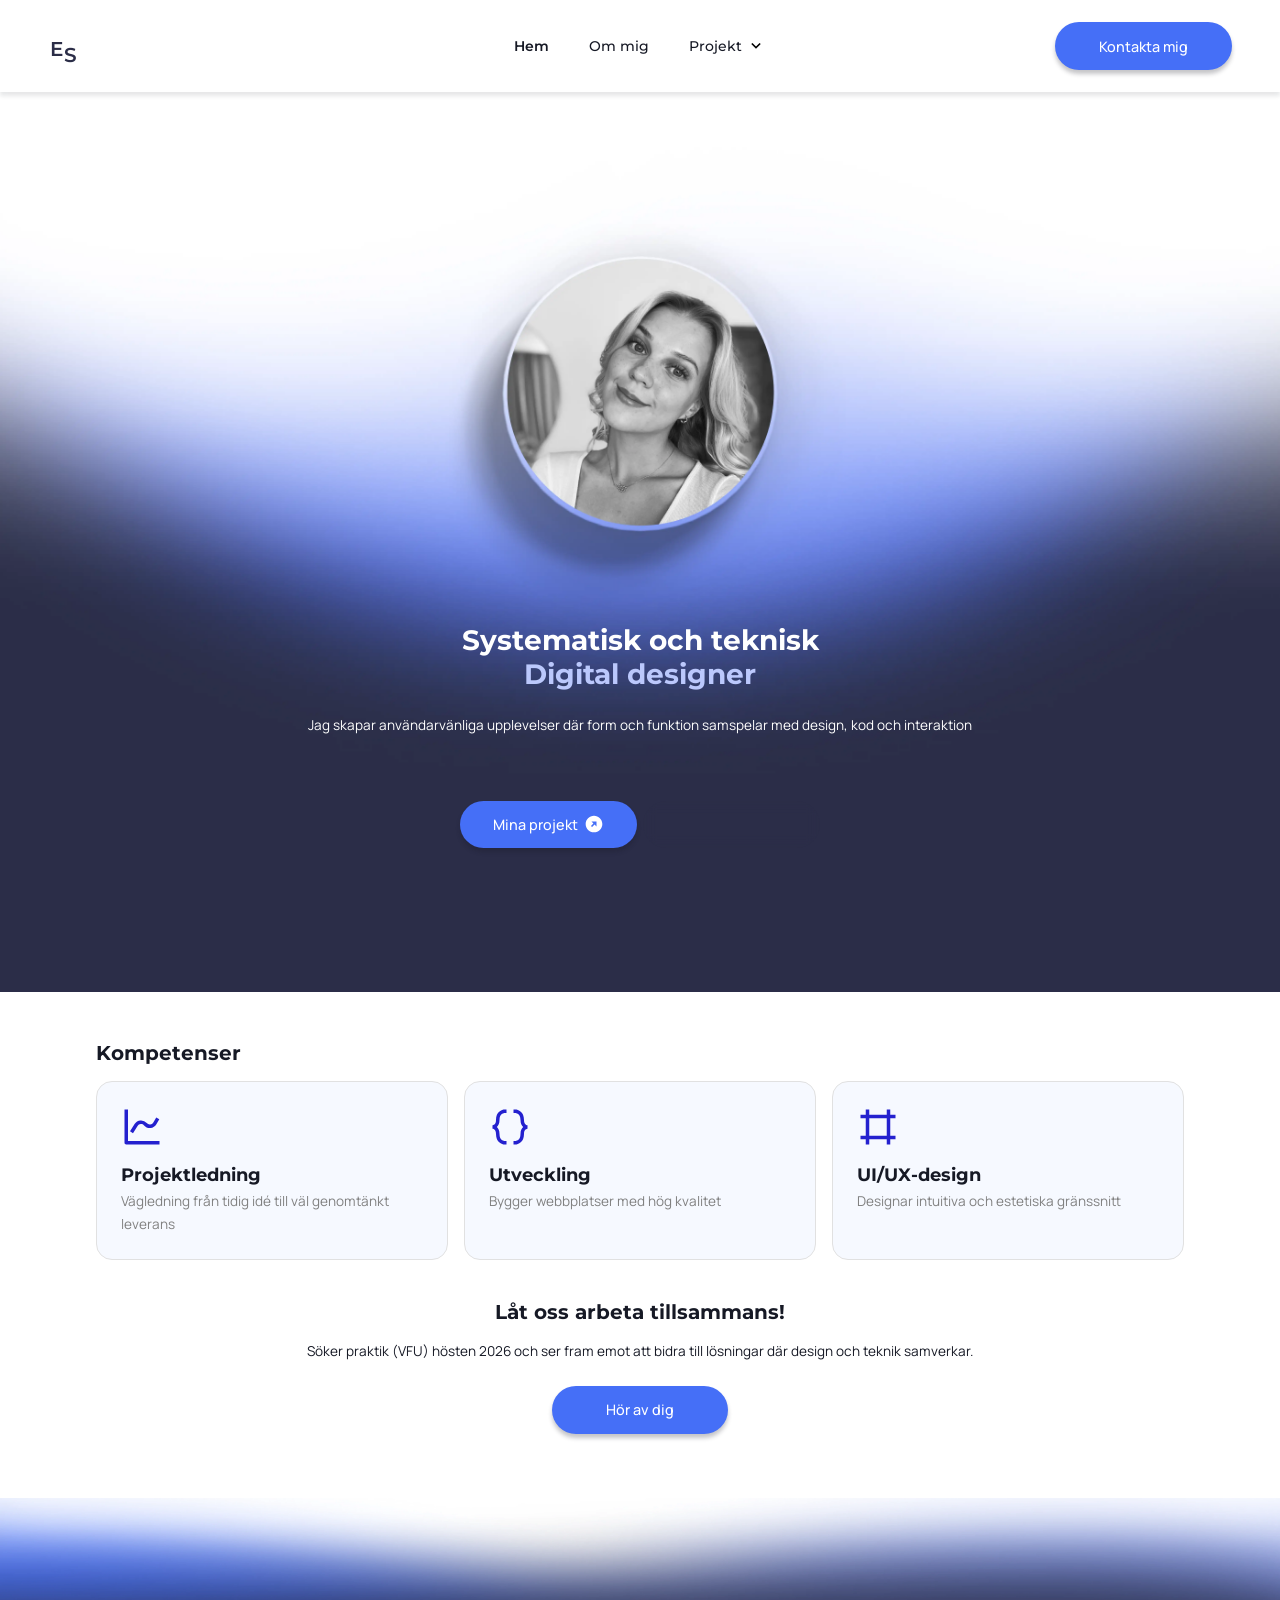
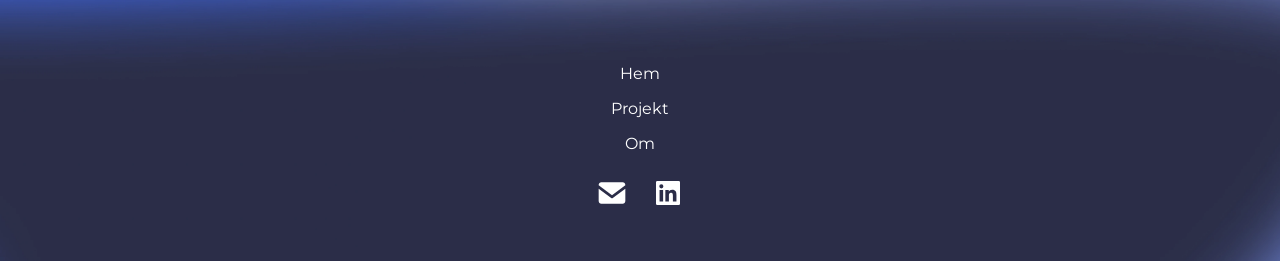
==== index.html @ 7bae7bc4 "Add files via upload" ====
<!DOCTYPE html>
<html lang="sv">
<head>
    <meta charset="UTF-8">
    <meta name="viewport" content="width=device-width, initial-scale=1.0">
    <title>Startsida - Emma Sjöholm</title>
    <!-- Google fonts -->
    <link rel="preconnect" href="https://fonts.googleapis.com">
    <link rel="preconnect" href="https://fonts.gstatic.com" crossorigin>
    <link href="https://fonts.googleapis.com/css2?family=Manrope:wght@200..800&family=Montserrat:ital,wght@0,100..900;1,100..900&display=swap" rel="stylesheet">
    <!-- Externa stilmallar -->
    <link href="assets/style.css" rel="stylesheet">
    <link href="assets/btn.css" rel="stylesheet">
</head>
<body>
    <!-- Header via JS fetch -->
    <div id="header"></div>
    <main>
        <!-- Hero sektion med bakgrundsbil och CT-knappar -->
        <section id="image_hero">
            <div id="text_hero">
                <h1>Systematisk och teknisk <br>
						<span class="digital_designer">Digital designer</span>
					</h1>
                <p>Jag skapar användarvänliga upplevelser där form och funktion samspelar med design, kod och interaktion</p>
                <div class="hero_btns">
                    <a href="projectoverview.html" class="primary-btn">Mina projekt <svg xmlns="http://www.w3.org/2000/svg" width="20" height="20" fill="#FFFFFF" viewBox="0 0 24 24">
								<!--Boxicons v3.0.8 https://boxicons.com | License  https://docs.boxicons.com/free-->
								<path d="M12 2C6.49 2 2 6.49 2 12s4.49 10 10 10 10-4.49 10-10S17.51 2 12 2m3 13-2.29-2.29-3 3L8.3 14.3l3-3-2.29-2.29h6v6Z"></path>
							</svg>
						</a>
                    <a href="about.html" class="secondary-btn">Om mig</a>
                </div>
            </div>
        </section>
        <!-- Kompetenskort med ikoner -->
        <section>
            <h2 id="qualification-headline">Kompetenser</h2>
            <div class="cards-row">
                <div class="cards">
                    <div class="cards_header">
						<svg  xmlns="http://www.w3.org/2000/svg" width="42" height="42"  fill="#2421CF" viewBox="0 0 24 24" >
							<!--Boxicons v3.0.8 https://boxicons.com | License  https://docs.boxicons.com/free-->
							<path d="M4 2H2v19c0 .55.45 1 1 1h19v-2H4z"></path><path d="M11.25 10.28c.75-.06 1.45.24 1.93.8.91 1.06 2.3 1.62 3.69 1.49 1.4-.13 2.64-.94 3.34-2.16l1.67-2.91-1.74-.99-1.67 2.91c-.38.66-1.03 1.08-1.79 1.16-.77.07-1.48-.22-1.98-.8a4.29 4.29 0 0 0-3.6-1.5c-1.38.1-2.6.84-3.34 2.02l-2.61 4.17 1.7 1.06 2.61-4.17c.4-.63 1.05-1.03 1.79-1.08"></path>
						</svg>
                        <h3>Projektledning</h3>
                    </div>
                    <p>Vägledning från tidig idé till väl genomtänkt leverans</p>
                </div>
                <div class="cards">
                    <div class="cards_header">
						<svg  xmlns="http://www.w3.org/2000/svg" width="42" height="42"  fill="#2421CF" viewBox="0 0 24 24" >
							<!--Boxicons v3.0.8 https://boxicons.com | License  https://docs.boxicons.com/free-->
							<path d="M4 8c0 2.8-1.68 2.99-2.01 3v2c.1 0 2.01.03 2.01 3 0 4.74 3.27 6 5 6h1v-2h-.99C8.7 20 6 19.83 6 16c0-1.99-.67-3.25-1.5-4C5.34 11.25 6 9.99 6 8c0-3.83 2.7-3.99 3-4h1V2H9C7.27 2 4 3.26 4 8m16 0c0-4.74-3.27-6-5-6h-1v2h.99C15.3 4 18 4.17 18 8c0 1.99.67 3.25 1.5 4-.84.75-1.5 2.01-1.5 4 0 3.83-2.7 3.99-3 4h-1v2h1c1.73 0 5-1.26 5-6 0-2.8 1.68-2.99 2.01-3v-2c-.1 0-2.01-.03-2.01-3"></path>
						</svg>
                        <h3>Utveckling</h3>
                    </div>
                    <p>Bygger webbplatser med hög kvalitet</p>
                </div>
                <div class="cards">
                    <div class="cards_header">
						<svg  xmlns="http://www.w3.org/2000/svg" width="42" height="42"  fill="#2421CF" viewBox="0 0 24 24" >
							<!--Boxicons v3.0.8 https://boxicons.com | License  https://docs.boxicons.com/free-->
							<path d="M19 2h-2v3H7V2H5v3H2v2h3v10H2v2h3v3h2v-3h10v3h2v-3h3v-2h-3V7h3V5h-3zm-2 15H7V7h10z"></path>
						</svg>
                        <h3>UI/UX-design</h3>
                    </div>
                    <p>Designar intuitiva och estetiska gränssnitt</p>
                </div>
            </div>
        </section>
        <!-- Kontakt sektion och VFU förfrågan -->
        <section class="contact_vfu">
            <h2>Låt oss arbeta tillsammans!</h2>
            <p>Söker praktik (VFU) hösten 2026 och ser fram emot att bidra till lösningar där design och teknik samverkar.</p>
            <a href="mailto:emmsjoholm@gmail.com" class="primary-btn" aria-label="Skicka e-post till Emma Sjöholm">Hör av dig</a>
        </section>
    </main>
    <!-- Footer via JS fetch -->
    <div id="footer"></div>
    <script src="includes/main.js"></script>
</body>
</html>
---- assets/style.css ----
/* ================= Globala variabler ========================= */
   :root {
    /*-- Primära färger --*/
    --color-primary:        #2421CF;
    --color-primary-mid:    #2752de;
    --color-primary-light:  #456FF7;
    --color-primary-pale:   #BBC8FC;
    --color-primary-bg:     #EDF1FF;

    /*-- Mörkare färger --*/
    --color-dark-navy:      #1D1C6B;
    --color-dark-text:      #161925;
    --color-dark-near:      #1a1a1a;
    --color-dark-tag:       #2B2E48;

    /*-- Neutrala färger --*/
    --color-white:          #FFFFFF;
    --color-surface:        #F6F9FF;
    --color-border:         #E1E1E1;
    --color-border-accent:  #BBC8FC;
    --color-grey:           #808080;
    --color-label-blue:     #809AFA;

    /*-- Övriga färger --*/
    --color-dot-inactive:   #E0DAFF;

    /* Typsnitt */
    --font-heading:         'Montserrat', 'Trebuchet MS', Arial, sans-serif;
    --font-body:            'Manrope', system-ui, 'Segoe UI', Arial, sans-serif;

    /* Typsnittsstorlekar */
    --text-h1:              2rem;
    --text-h2:              1.25rem;
    --text-h3:              1.125rem;
    --text-body:            0.85rem;
    --text-small:           0.8rem;
    --text-xs:              0.7rem;

    /* Avståndsstorlekar */
    --space-xs:             0.25rem;
    --space-sm:             0.5rem;
    --space-md:             1rem;
    --space-lg:             1.5rem;
    --space-xl:             2rem;
    --space-2xl:            3rem;

    /* Radier */
    --radius-sm:            0.5rem;
    --radius-md:            0.75rem;
    --radius-lg:            1rem;
    --radius-pill:          999px;

    /* Skuggor */
    --shadow-header:        0px 4px 4px rgba(22, 25, 37, 0.10);
    --shadow-btn:           0px 4px 4px rgba(22, 25, 37, 0.25);

    /* Layout bredd */
    --content-width:        85%;
}


/* ================ General ================== */
/* Nolla till standardmarginaler och sätt vit bakgrund */
body {
    margin: 0;
    padding: 0;
    background-color: var(--color-white);
}

/* Begränsa bredd och centera allt utom hero-sektionerna */
main > section:not(#image_hero):not(.stratus-hero) {
    width: var(--content-width);
    margin-inline: auto;
}

/* Gemensam typografi och färg för rubrikerna */
h1, h2, h3 {
    font-family: var(--font-heading);
    color: var(--color-dark-text);
}

/* Rubrikstorlekar */
h1 { font-size: var(--text-h1); }
h2 { font-size: var(--text-h2); }
h3 { font-size: var(--text-h3); }

/* Brödtextens typografi och färg */
p {
    font-size: var(--text-body);
    font-family: var(--font-body);
    color: var(--color-dark-text);
    line-height: 1.4rem;
}

/* Etikett för sidans titel */
.page-label {
    display: inline-block;
    text-align: center;
    align-self: start;
    justify-content: center;
    background-color: var(--color-primary-bg);
    border: 1px solid var(--color-border-accent);
    color: var(--color-grey);
    border-radius: var(--radius-lg);
    padding: 0.1rem 0.6rem;
    width: auto;
    letter-spacing: 0.15em;
    text-transform: uppercase;
    font-weight: 500;
    font-size: var(--text-small);
    font-family: var(--font-heading);
}


/* ================= Header navigering ================== */
/* Logotyp till vänster och hamburger-knapp till höger. Skuggning undertill på hela header */
header {
    display: flex;
    justify-content: space-between;
    align-items: center;
    padding: 0.75rem var(--space-lg);
    box-shadow: var(--shadow-header);
}

/* Header stannar kvar högst upp vid skroll */
#header {
    position: sticky;
    top: 0;
    z-index: 300;
    background-color: var(--color-white);
}

/* Kvadratisk logotyp med lite utrymme ovanför för matchning med hamburger-knapp */
.logo {
    width: var(--space-xl);
    height: auto;
    padding-top: 0.75rem;
}

/* Hamburger-knapp som öppnar menyn */
.hamburger-btn {
    display: flex;
    align-items: center;
    justify-content: center;
    background: none;
    border: none;
    cursor: pointer;
    padding: var(--space-sm);
    color: var(--color-dark-near);
    z-index: 200;
}

/* Hamburger-knapp blå vid hovring */
.hamburger-btn:hover { color: var(--color-primary); }

/* Hamburger-knapp döljs när nav-overlay är öppen */
.hamburger-btn.active { display: none; }

/* Fullskärmsoverlay syns ej när den är inaktiv */
#nav-overlay {
    position: fixed;
    inset: 0;
    background-color: var(--color-white);
    display: flex;
    flex-direction: column;
    justify-content: flex-start;
    padding: var(--space-lg);
    gap: var(--space-2xl);
    z-index: 100;
    opacity: 0;
    pointer-events: none;
    transition: opacity 0.3s ease;
}

/* Fullskärmsoverlay synlig och klickbar vid JS .active */
#nav-overlay.active {
    opacity: 1;
    pointer-events: all;
}

/* Rad med meny-text till vänster och stäng-knapp till höger */
.nav-top {
    display: flex;
    justify-content: space-between;
    align-items: center;
}

/* Liten grå "MENY"-text */
.nav-meny-text {
    font-weight: 600;
    font-size: var(--text-small);
    font-family: var(--font-body);
    letter-spacing: 0.15em;
    color: var(--color-grey);
    margin: 0;
}

/* Vertikal lista utan punkter */
.nav-links {
    list-style: none;
    padding: 0;
    margin: 0;
    display: flex;
    flex-direction: column;
}

/* Vardera meny staplas vertikalt */
.nav-links li {
    display: flex;
    flex-direction: column;
}

/* Rad med länkar och nummer utom nav-nummer-wrap för att undvika konflikt */
.nav-links li div:not(.nav-nummer-wrap) {
    display: flex;
    justify-content: space-between;
    align-items: center;
    padding: var(--space-lg) 0;
}

/* Stora menyalternativ */
.nav-links li a {
    display: flex;
    gap: var(--space-md);
    text-decoration: none;
    color: var(--color-dark-text);
    font-weight: 600;
    font-size: 1.4rem;
    font-family: var(--font-heading);
    width: 100%;
}

/* Blå färg vid hovring */
.nav-links li a:hover { color: var(--color-primary); }

/* Ljusblå siffra till höger om menyalternativen */
.nav-nummer {
    font-size: 0.9rem;
    font-family: var(--font-heading);
    color: var(--color-primary-pale);
    white-space: nowrap;
}

/* Avdelare mellan menyalternativ */
.nav-links hr {
    border: none;
    border-top: 1px solid var(--color-border);
    margin: 0;
}

/* Kontakt-knapp längst ner i menyn för lätt åtkomst */
.nav-bottom {
    display: flex;
    flex-direction: column;
    align-items: center;
    margin-top: auto;
    padding-bottom: var(--space-2xl);
}

/* Wrapper för siffra och dropdown-pil bredvid "Projekt" */
.nav-nummer-wrap {
    display: flex;
    align-items: center;
    gap: var(--space-sm);
}

/* Dold dropdown-lista som syns vid klick på pil */
.nav-dropdown {
    list-style: none;
    padding: 0 0 var(--space-md) 2.5rem;
    margin: 0;
    display: none;
    flex-direction: column;
    gap: 0.75rem;
}

/* Visa dropdown vid JS .active */
.nav-dropdown.active { display: flex; }

/* Mindre indragen text för projektnamn */
.nav-dropdown li a {
    font-size: var(--space-md);
    padding-left: var(--space-md);
}

/* Pil-knapp för att öppna och stänga dropdown */
.dropdown-toggle {
    background: none;
    border: none;
    cursor: pointer;
    padding: 0;
    display: flex;
    align-items: center;
    transition: transform 0.3s ease;
}

/* Rotera pilen 180 grader */
.dropdown-toggle.active { transform: rotate(180deg); }

/* Ej visa desktopversion header på mindre skärmar */
.desktop-nav, .desktop-contact { display: none; }


/* ============== Footer ================ */
/* Footer med bakgrundsbild och innehåll längst ned */
#image_footer {
    position: relative;
    background-image: url('images/footer_background.webp');
    background-size: cover;
    background-position: center bottom;
    background-repeat: no-repeat;
    height: 35svh;
    width: 100%;
    display: flex;
    flex-direction: column;
    align-items: center;
    justify-content: flex-end;
    padding-bottom: var(--space-2xl);
    gap: var(--space-lg);
}

/* Vertikala navigeringslänkar i footer */
.footer_nav {
    display: flex;
    flex-direction: column;
    align-items: center;
    gap: var(--space-md);
}

/* Vita länkar utan understrykning */
.footer_nav a {
    font-weight: 400;
    font-family: var(--font-heading);
    text-decoration: none;
    color: var(--color-white);
}

/* Ikoner i rad */
.footer_social {
    display: flex;
    gap: var(--space-lg);
}


/* ============== Index ================ */
/* Fullskärmshero med bakgrundsbild */
#image_hero {
    position: relative;
    background-image: url('images/hero.webp');
    background-size: cover;
    background-position: center bottom;
    background-repeat: no-repeat;
    height: 100svh;
    width: 100%;
}

/* Centrerad text placeras i nedre delen av hero */
#text_hero {
    display: flex;
    flex-direction: column;
    align-items: center;
    position: absolute;
    bottom: 8rem;
    padding: var(--space-md);
    text-align: center;
    left: 0;
    right: 0;
}

/* Vit text mot mörk bakgrundsbild */
#text_hero h1, #text_hero p { color: var(--color-white); }

/* Utrymme under brödtexten, men inte ovanför */
#text_hero p {
    margin-top: 0;
    margin-bottom: 4rem;
}

/* För bättre radläsning */
#text_hero h1 {
    font-size: 1.75rem;
}

/* Ljusblå färg för "Digital designer" i rubrik för att framhäva text */
.digital_designer { color: var(--color-primary-pale); }

/* CTA-knappar bredvid varandra */
.hero_btns {
    display: flex;
    gap: 0.4rem;
    flex-wrap: wrap;
    justify-content: center;
}

/* Kompetenskort med ljusblå bakgrund */
.cards {
    display: flex;
    flex-direction: column;
    align-items: flex-start;
    gap: var(--space-xs);
    background-color: var(--color-surface);
    border-radius: var(--radius-lg);
    border: 1.5px solid var(--color-border);
    padding: var(--space-lg);
    margin-bottom: var(--space-md);
}

/* Ikon och rubrik staplade vertikalt */
.cards_header {
    display: flex;
    flex-direction: column;
    gap: var(--space-md);
}

/* Nolla inbyggd margin på rubrik och text inuti kort */
.cards h3, .cards p { margin: 0; }

/* Grå brödtext */
.cards p { color: var(--color-grey); }

/* Utrymme ovanför kompetensrubriken */
#qualification-headline { padding-top: var(--space-xl); }

/* Centrerad VFU-sektion med kontakt-knapp */
.contact_vfu {
    text-align: center;
    display: flex;
    flex-direction: column;
    align-items: center;
    padding: var(--space-xl) 0;
}

/* Utrymme ovanför kontakt-knapp */
.contact_vfu a { margin: var(--space-md) 0 var(--space-xl) 0; }

/* Liten margin på rubrik och text */
.contact_vfu h2,
.contact_vfu p { margin: var(--space-sm); }


/* ============== Projektöversikt ================ */
/* Centrerad introtext */
.project-intro {
    padding: var(--space-xl) 0 var(--space-md) 0;
    display: flex;
    flex-direction: column;
}

/* Nolla inbyggd margin på brödtext intro */
.project-intro p { margin-top: 0; }

/* Litet avstånd under h1 intro */
.project-intro h1 { margin-bottom: var(--space-sm); }

/* Vertikal lista med projektkort */
.project-list {
    width: var(--content-width);
    margin-inline: auto;
    display: flex;
    flex-direction: column;
    gap: var(--space-md);
    padding-bottom: var(--space-2xl);
}

/* Projektkort med ram och rundade hörn */
.project-cards {
    border-radius: var(--radius-lg);
    overflow: hidden;
    position: relative;
    border: 1px solid var(--color-border);
}

/* Länk täcker hela kortet för enkel navigering */
.project-cards a {
    display: block;
    position: relative;
    text-decoration: none;
}

/* Projektbild med fast bildförhållande */
.project-cards img {
    display: block;
    width: 100%;
    aspect-ratio: 16 / 9;
    height: auto;
    object-fit: cover;
}

/* Platshållare med ljusblå bakgrund för kommande projekt */
.project-placeholder {
    width: 100%;
    aspect-ratio: 16 / 9;
    background: var(--color-surface);
}

/* Projektnamn och taggar placerade längst ner i kortet */
.project-info {
    position: absolute;
    bottom: 0;
    left: 0;
    right: 0;
    padding: var(--space-md);
}

/* Endast litet avstånd undertill */
.project-info h2 {
    margin: 0 0 var(--space-sm) 0;
}

/* Tagglista */
.tags {
    list-style: none;
    margin: 0;
    padding: 0;
    display: flex;
    flex-wrap: wrap;
    gap: 0.35rem;
}

/* Enskild tagg med frostat glas utseende */
.tags li {
    background: rgba(248, 246, 255, 0.15);
    backdrop-filter: blur(6px);
    color: var(--color-dark-tag);
    border: 1px solid rgba(255, 255, 255, 0.3);
    border-radius: var(--radius-lg);
    padding: 0.2rem 0.7rem;
    font-weight: 600;
    font-size: var(--text-xs);
    font-family: var(--font-heading);
}


/* ============== Projekt Stratus ================ */
/* Fullskärmshero med bakgrundsbild */
.stratus-hero img {
    width: 100%;
    height: 70svh;
    object-fit: cover;
    object-position: center;
    display: block;
}

/* Introduktionstext */
.stratus-hero-text {
    display: flex;
    flex-direction: column;
    gap: var(--space-sm);
    margin-inline: auto;
    width: var(--content-width);
    padding-top: var(--space-2xl);
}

/* Nolla inbyggd margin på brödtext i introduktion */
.stratus-hero-text p, .stratus-hero-text h1 { margin: 0; }

/* Utrymme till page-label */
.stratus-hero-text h1 {
    margin-top: var(--space-md);
}

/* Begränsa bredd för hela projektsidan */
.stratus-content {
    width: var(--content-width);
    margin-inline: auto;
    display: flex;
    flex-direction: column;
    gap: var(--space-md);
    padding-top: var(--space-2xl);
}

/* Generell sektion med padding och rundade hörn */
.stratus-section {
    border-radius: var(--radius-lg);
    width: 100%;
    box-sizing: border-box;
}

/* Extra utrymme runt tertiär-knapp inuti sektion */
.stratus-section .tertiary-btn { margin: var(--space-md) 0; }

/* Ljusblå bakgrund för färgade sektioner */
.stratus-section-color {
    background-color: var(--color-surface);
    border: 1.5px solid var(--color-border);
    padding: var(--space-xl) var(--space-md);
}

/* Nolla marginaler ovanför och lite utrymme nertill för h2 i sektioner */
.stratus-section h2 {
    margin-top: 0;
    margin-bottom: var(--space-sm);
}

/* Extra utrymme ovanför innehållet */
.background {
    padding-top: var(--space-xl);
}

/* Utrymme ovanför och lite nedanför för h3 i sektioner */
.stratus-section h3 {
    margin-top: var(--space-lg);
    margin-bottom: var(--space-xs);
}

/* Litet utrymme nedanför brödtext och listor */
.stratus-section p, .stratus-section ul { margin-bottom: var(--space-sm); }

/* Indraget för punktlista i linje med resterande text till vänster */
.stratus-section ul { padding-left: 1.25rem; }

/* Typografi och avstånd för punktlista */
.stratus-section ul li {
    font-size: var(--text-small);
    font-family: var(--font-body);
    color: var(--color-dark-text);
    margin-bottom: var(--space-xs);
}

/* Smalare bild */
.stratus-img {
    width: var(--content-width);
    margin-inline: auto;
    border-radius: var(--radius-md);
    margin-block: var(--space-md);
    display: block;
    height: auto;
}

/* Bilder bredvid varandra */
.content-img {
    display: flex;
    flex-direction: row;
    gap: 0.75rem;
    margin-block: var(--space-md);
    width: 100%;
}

/* Varje bild tar upp halva bredden i raden */
.stratus-img-half {
    width: 50%;
    min-width: 0;
    border-radius: var(--radius-md);
    object-fit: contain;
    display: block;
}

/* Begränsa radlängd för bättre läsbarhet */
.text-section {
    max-width: 65ch;
}

/* Designprocessbilden i fullbredd */
.designprocess { width: 100%; }

/* Metadata rad med projektinfo */
.stratus-meta {
    display: flex;
    justify-content: space-between;
    background: var(--color-surface);
    border: 1.5px solid var(--color-border);
    border-radius: var(--radius-md);
    padding: 0.6rem;
}

/* Etikett och värde staplade vertikalt */
.stratus-data {
    display: flex;
    flex-direction: column;
}

/* Blå liten etikett i versaler */
.label {
    font-weight: 700;
    font-size: 0.65rem;
    font-family: var(--font-heading);
    color: var(--color-label-blue);
    text-transform: uppercase;
    letter-spacing: 0.08em;
    margin: 0;
}

/* Värdetext under etikett */
.value {
    font-weight: 500;
    font-size: var(--text-small);
    font-family: var(--font-heading);
    color: var(--color-dark-text);
    margin: 0;
    line-height: 0.4;
}

/* Citat med padding */
.quote {
    padding: 0 var(--space-md);
    align-self: start;
    max-width: 65ch;
}

/* Kursiv citattext i större fetare text och mörkblå färg */
.quote p {
    color: var(--color-dark-navy);
    font-style: italic;
    font-weight: 600;
    font-size: var(--space-md);
    font-family: var(--font-heading);
    line-height: 1.5;
    width: 100%;
}

/* Karusell med dold overflow för att dölja inaktiva bilder */
.stratus-carousel {
    position: relative;
    overflow: hidden;
    border-radius: var(--radius-md);
    margin-block: var(--space-md);
}

/* Flex rad för horisontell förflyttning */
.stratus-carousel-track {
    display: flex;
    transition: transform 0.3s ease;
}

/* Varje bild tar upp fullbredd i karusellen */
.stratus-carousel-img {
    width: 100%;
    object-fit: cover;
    object-position: top;
    display: block;
}

/* Frostad karusell-knapp som centeras vertikalt */
.stratus-carousel-btn {
    position: absolute;
    top: 50%;
    transform: translateY(-50%);
    width: 2.25rem;
    height: 2.25rem;
    background: rgba(248, 246, 255, 0.2);
    backdrop-filter: blur(6px);
    border: 1px solid rgba(255, 255, 255, 0.3);
    border-radius: var(--radius-pill);
    display: flex;
    align-items: center;
    justify-content: center;
    cursor: pointer;
    z-index: 2;
}

/* Blå bakgrund vid hovring */
.stratus-carousel-btn:hover {
    background: var(--color-primary);
    border-color: var(--color-primary);
    transform: translateY(-50%);
}

/* Föregående och nästa knapp placerade på varsin sida */
.stratus-carousel-btn--prev { left: var(--space-sm); }
.stratus-carousel-btn--next { right: var(--space-sm); }

/* Punktnavigering centrerad under karusell */
.stratus-carousel-dots {
    display: flex;
    justify-content: center;
    gap: 0.4rem;
    margin-bottom: var(--space-md);
}

/* Liten rund punkt */
.dot {
    width: 0.4rem;
    height: 0.4rem;
    border-radius: var(--radius-pill);
    background: var(--color-dot-inactive);
    cursor: pointer;
}

/* Aktiv punkt blir blå */
.dot.active { background: var(--color-primary); }

/* Resultatsektion med text och bild */
.stratus-results {
    display: flex;
    flex-direction: column;
    align-items: flex-start;
    margin-bottom: var(--space-xl);
}

/* Nolla marginal ovanför resultat text */
.stratus-results p {
    margin-top: 0;
}

/* Centrera resultatsbild */
.stratus-results img {
    align-self: center;
}

/* Kontakt-knapp centrerad och tillbaka till toppen-knapp till höger */
.ending {
    display: flex;
    justify-content: center;
    align-items: center;
    padding: var(--space-xl) 0;
    position: relative;
}


/* ============== Om mig ================ */
/* Profilbild centreras med utrymme ovanför */
.about-profile {
    padding-top: var(--space-xl);
}

/* Profilbild med rundade hörn */
.about-profile img {
    width: 100%;
    aspect-ratio: 1 / 1;
    object-fit: cover;
    object-position: center;
    display: block;
    border-radius: var(--radius-lg);
}

/* Centrerat innehåll för om mig-sidan */
.about-content {
    display: flex;
    flex-direction: column;
    gap: var(--space-2xl);
    padding-bottom: var(--space-sm);
}

/* Generell sektion på om mig-sidan */
.about-section {
    display: flex;
    flex-direction: column;
    gap: var(--space-sm);
}

/* h1 med utrymme ovanför och under */
.about-section h1 {
    padding: var(--space-md) 0;
}

/* Utrymme ovan och under h2 */
.about-section h2 { padding: var(--space-md) 0; }

/* Nolla inbyggd margin på alla rubriker och texter i about-section */
.about-section h1, .about-section h2, .about-section p { margin: 0; }

/* Utrymme ovanför citatet i om mig */
.about-section .quote {
    margin-top: var(--space-xl);
    padding: 0;
}

/* Utrymme ovanför och under */
.about-section-tags {
    padding: var(--space-xl) 0;
}

/* Begränsa bredd och centera */
.about-intro {
    width: var(--content-width);
    margin-inline: auto;
    padding-top: var(--space-xl);
}

/* Tre värde kort bredvid varandra */
.about-meta {
    display: flex;
    flex-direction: column;
    width: var(--content-width);
    margin-inline: auto;
    gap: var(--space-md);
    padding-top: var(--space-xl);
}

/* Vardera kort är lika brett och centrerat */
.meta-card {
    background-color: var(--color-surface);
    border-radius: var(--radius-sm);
    border: 1.5px solid var(--color-border);
    display: flex;
    flex-direction: column;
    align-items: center;
    text-align: center;
    gap: var(--space-sm);
    flex: 1;
    padding: var(--space-md) 0.25rem;
}

/* Stor blå siffra i kortet */
.number {
    font-weight: 600;
    font-size: var(--space-lg);
    font-family: var(--font-heading);
    color: var(--color-primary);
    margin: 0;
}

/* Färdighetstaggar bredvid varandra med wrap */
.about-tags {
    list-style: none;
    margin: 0;
    padding: 0;
    display: flex;
    flex-wrap: wrap;
    gap: var(--space-sm);
}

/* Vardera tagg har mörkblå bakgrund */
.about-tags li {
    background-color: var(--color-dark-navy);
    border-radius: var(--radius-pill);
    padding: 0.4rem 0.8rem;
    font-weight: 600;
    font-size: 0.75rem;
    font-family: var(--font-heading);
    color: var(--color-white);
}

/* Erfarenhetskort med ljusblå bakgrund */
.about-skills {
    background-color: var(--color-surface);
    border: 1.5px solid var(--color-border);
    border-radius: var(--radius-lg);
    padding: var(--space-xl) var(--space-md);
    display: flex;
    flex-direction: column;
}

/* Utrymme för kort */
.about-skills-section {
    display: flex;
    flex-direction: column;
    gap: var(--space-md);
}

/* Titel och datum i samma rad */
.about-skills-top {
    display: flex;
    justify-content: space-between;
    align-items: flex-start;
    margin-bottom: var(--space-xs);
    gap: var(--space-sm);
}

/* Nolla margin på h3 */
.about-skills h3 {
    margin: 0 0 0.1rem 0;
}

/* Grå textfärg på företagsnamn utan utrymme */
.about-skills-company {
    font-family: var(--font-heading);
    color: var(--color-grey);
    margin: 0;
}

/* Utrymme ovanför brödtext */
.about-skills p {
    margin-top: var(--space-sm);
}

/* Datum tagg utan wrap med lika bredd */
.about-date {
    background-color: var(--color-primary-bg);
    border: 1px solid var(--color-border-accent);
    color: var(--color-dark-navy);
    border-radius: var(--radius-lg);
    padding: 0.2rem 0.7rem;
    font-size: var(--text-xs);
    font-family: var(--font-heading);
    white-space: nowrap;
    min-width: 4rem;
    text-align: center;
}

/* Markera ord med primär färg för att stå ut mer från resterande text */
.about-section .digital_designer {
    color: var(--color-primary);
}

/* Avslutande sektion med samma bredd som resterande innehåll */
.about-ending {
    width: var(--content-width);
    margin-inline: auto;
}


/* ============== Responsivitet ================ */
/* --------------- Surfplatta & dator (768px+) --------------- */

@media (min-width: 768px) {

    /* Index - Horisontell placering av kompetenskort */
    .cards-row {
        display: flex;
        gap: var(--space-md);
        align-items: stretch;
    }

    /* Korten är lika bred som innehållet */
    .cards {
        flex: 1;
        margin-bottom: 0;
    }

    /* --- Om mig --- */
    /* Tvåkolumnslayout med bild till vänster och introtext till höger */
    .about-intro {
        display: grid;
        grid-template-columns: 1fr 1fr;
        gap: var(--space-xl);
        width: var(--content-width);
        margin-inline: auto;
        padding-top: var(--space-xl);
        align-items: center;
    }

    /* Bild placeras först i grid och nollställer mobilstil */
    .about-intro .about-profile {
        order: -1;
        width: 100%;
        margin-inline: 0;
        padding-top: 0;
    }

    /* Bilden fyller hela profilkolumnen */
    .about-intro .about-profile img {
        width: 100%;
        height: 100%;
        object-fit: cover;
        object-position: center;
        border-radius: var(--radius-lg);
    }

    /* Textinnehåll nollställer mobilstil */
    .about-intro .about-content {
        width: 100%;
        margin-inline: 0;
        padding-bottom: 0;
    }

    /* Statistikkort placeras horisontellt */
    .about-meta {
        flex-direction: row;
    }

    /* --- Projektöversikt --- */
    /* 2 kort per rad */
    .project-list {
        display: grid;
        grid-template-columns: 1fr 1fr;
    }

    /* Gör så att innehållet ligger närmare varandra */
    .stratus-intro-grid h2,
    .stratus-intro-grid p,
    .stratus-intro-grid .tertiary-btn {
        margin-top: 0;
    }

    /* Tvåkolumnslayout för text och bild */
    .content-grid {
        display: grid;
        grid-template-columns: 1fr 1fr;
        gap: 4vw;
        align-items: center;
    }

    /* Begränsad radlängd i textkolumn */
    .content {
        max-width: 40ch;
    }

    /* Centrera bilder i bildkolumn */
    .content-img {
        display: flex;
        justify-content: center;
        gap: var(--space-md);
    }

    /* Bilder delar utrymme i kolumnen */
    .content-img img {
        width: 45%;
        height: auto;
    }

    /* Fördela projektinformationen jämnt över hela raden */
    .stratus-meta {
        display: flex;
        justify-content: space-evenly;
    }

    /* Tvåkolumnslayout för projektintroduktion */
    .stratus-intro-grid {
        display: grid;
        grid-template-columns: 1fr 1fr;
        gap: 6vw;
        align-items: start;
    }

    /* Ta bort extra avstånd */
    .background {
        padding-top: 0;
    }

    /* Sträcker sig över båda kolumner */
    .designprocess, .stratus-meta {
        grid-column: 1 / -1;
        width: 100%;
        box-sizing: border-box;
    }

    /* Förminska bredden på designprocess bilden */
    .designprocess {
        width: 50vw;
    }

    /* Centrera och begränsa bredd */
    .content-media {
        width: 50%;
        justify-self: center;
    }

    /* Visa resultatsektion horisontellt */
    .stratus-results {
        display: flex;
        flex-direction: row;
        align-items: center;
        gap: var(--space-lg);
        text-align: left;
    }

    /* Fast storlek på bild */
    .stratus-results img {
        width: 100px;
        flex-shrink: 0;
        margin-bottom: 0;
    }

    /* Ta bort standardmarginal på text */
    .stratus-results p {
        margin: 0;
    }

    /* Tvåkolumnslayout jämnt fördelade */
    .deliver-grid {
        display: grid;
        grid-template-columns: 1fr 1fr;
        gap: var(--space-xl);
    }
}

@media (min-width: 1200px) {

    /* Dölj hamburger-knappen och overlay-navigationen */
    .hamburger-btn {
        display: none;
    }

    /* Dölj mobilmeny på större skärm */
    #nav-overlay {
        display: none !important;
    }

    /* Header: logo till vänster, nav i mitten, knapp till höger */
    header {
        display: grid;
        grid-template-columns: 1fr auto 1fr;
        align-items: center;
        padding: 1.25rem var(--space-2xl);
    }

    /* Visa desktop-nav och desktop-kontaktknapp */
    .desktop-nav {
        display: flex;
        justify-content: center;
        align-items: center;
        gap: 2.5rem;
        list-style: none;
        margin: 0;
        padding: 0;
    }

    /* Stilsättning av länkar i huvudnavigering */
    .desktop-nav a {
        font-weight: 500;
        font-size: var( --text-body);
        font-family: var(--font-heading);
        text-decoration: none;
        color: var(--color-dark-text);
        transition: color 0.3s ease;
    }

    /* Blå färg vid hovring */
    .desktop-nav a:hover {
        color: var(--color-primary);
    }

    /* Fetmarkering av aktiv sida */
    .desktop-nav a.active {
        font-weight: 600;
    }

    /* Placering av kontaktknapp till höger */
    .desktop-contact {
        display: flex;
        justify-content: flex-end;
    }

    /* Dold dropdown-meny, samt stilsättning för desktop */
    .desktop-dropdown-menu {
        display: none;
        flex-direction: column;
        gap: 0.75rem;
        position: absolute;
        left: 0;
        top: 100%;
        list-style: none;
        margin: 0;
        padding: var(--space-lg) var(--space-sm);
        background-color: var(--color-white);
        border-radius: 0 0 var(--radius-sm) var(--radius-sm);
        box-shadow: var(--shadow-header);
        min-width: 180px;
    }

    /* Visa dropdownmenyn vid hovring */
    .desktop-dropdown:hover .desktop-dropdown-menu {
        display: flex;
    }

    /* Positionering av dropdown */
    .desktop-dropdown {
        position: relative;
    }

    /* Visa dropdown när JS är .active */
    .desktop-dropdown-menu.active {
        display: flex;
    }

    /* Länk och pil */
    .desktop-dropdown-header {
        display: flex;
        align-items: center;
        gap: var(--space-xs);
    }

    /* Rotera pilen vid hover */
    .desktop-dropdown:hover .dropdown-toggle {
        transform: rotate(180deg);
    }
}
---- assets/btn.css ----
/* ================ Primär-knapp ================== */
/* Fylld blå knapp med vit text, samt skugga utåt för huvudsakliga CTA-knappar */
.primary-btn {
    display: inline-flex;
    align-items: center;
    justify-content: center;
    min-width: 10em;
    padding: 0 1em;
    height: 3em;
    gap: 0.4rem;
    background-color: #456FF7;
    color: #FFFFFF;
    box-shadow: 0px 4px 4px rgba(22, 25, 37, 0.25);
    font-size: 0.9em;
    font-weight: 500;
    font-family: 'manrope';
    text-decoration: none;
    border-radius: 2em;
    border: 2px solid transparent;
}

/* Mörkare bakgrund vid hovring */
.primary-btn:hover {
    background-image: none;
    background-color: #2752de;
    border: 2px solid #2752de;
}

/* Skuggning inåt och fetare text vid klick */
.primary-btn:active {
    background-image: none;
    background-color: #2752de;
    box-shadow: inset 0px 2px 2px rgba(22, 25, 37, 0.25);
    font-weight: 600;
}

/* ================ Sekundär-knapp ================== */
/* Genomskinlig knapp med vit ram och text för mörka bakgrunder/bilder */
.secondary-btn {
    display: inline-flex;
    align-items: center;
    justify-content: center;
    min-width: 10em;
    padding: 0 1em;
    height: 3em;
    gap: 0.4rem;
    backdrop-filter: blur(6px);
    color: #ffffff;
    font-size: 0.9em;
    font-weight: 500;
    font-family: 'manrope';
    text-decoration: none;
    border-radius: 2em;
    border: 2px solid #FFFFFF;
}

/* Lätt frostad bakgrund vid hovring */
.secondary-btn:hover {
    background-image: none;
    background-color: rgba(246, 249, 255, 0.35);
    backdrop-filter: blur(6px);
}

/* Mer fylld bakgrund och skuggning inåt vid klick */
.secondary-btn:active {
    background-image: none;
    background-color: rgba(246, 249, 255, 0.75);
    box-shadow: inset 0px 4px 4px rgba(22, 25, 37, 0.25);
    backdrop-filter: blur(6px);
    font-weight: 600;
}

/* ================ Tertiär-knapp ================== */
/* Fylld vit knapp med blå ram och text för ljusa bakgrunder */
.tertiary-btn {
    display: inline-flex;
    align-items: center;
    justify-content: center;
    min-width: 10em;
    padding: 0 1em;
    height: 3em;
    gap: 0.4rem;
    background-color: #FFFFFF;
    color: #2752de;
    font-size: 0.9em;
    font-weight: 500;
    font-family: 'manrope';
    text-decoration: none;
    border-radius: 2em;
    border: 2px solid #2752de;
}

/* Blå bakgrund och vit text vid hovring */
.tertiary-btn:hover {
    background-image: none;
    background-color: #456FF7;
    color: #FFFFFF;
}

/* Mörkare bagrund och skuggning inåt vid klick */
.tertiary-btn:active {
    background-image: none;
    background-color: #2752de;
    box-shadow: inset 0px 4px 4px rgba(22, 25, 37, 0.25);
    font-weight: 600;
}

/* ================ Länk ================== */
/* Text-knapp utan bakgrund för diskreta länkar */
.link-btn {
    display: inline-flex;
    align-items: center;
    justify-content: center;
    min-width: 10em;
    height: 3em;
    gap: 0.4rem;
    color: #2421CF;
    font-size: 0.8em;
    font-weight: 500;
    font-family: 'manrope';
    text-decoration: none;
}

/* Understrykning vid hovring */
.link-btn:hover {
    text-decoration: underline;
}

/* Understrykning och fetare text vid klick */
.link-btn:active {
    text-decoration: underline;
    font-weight: 600;
}

/* ================ Pil-knappar och stänga-knapp ================== */
/* Rund stäng-knapp med ljusblå bakgrund */
.close-btn {
    display: flex;
    align-items: center;
    justify-content: center;
    width: 3rem;
    height: 3rem;
    border-radius: 50%;
    border: none;
    background-color: #F6F9FF;
    color: #2421CF;
    font-size: 1.2rem;
    cursor: pointer;
}

/* Rund knapp för att skrolla tillbaka till toppen */
.back-top-btn {
    display: flex;
    align-items: center;
    justify-content: center;
    position: absolute;
    right: 0;
    border-radius: 50%;
    border: none;
    background-color: #F6F9FF;
    width: 3rem;
    height: 3rem;
}

/* Rund pil-knapp i det högra nedre hörnet av kort i projektöversikt */
.project-arrow {
    position: absolute;
    bottom: 1rem;
    right: 1rem;
    z-index: 3;
    width: 2.25rem;
    height: 2.25rem;
    background: #F6F9FF;
    border-radius: 50%;
    display: flex;
    align-items: center;
    justify-content: center;
}

/* Pil-knappar och stänga-knapp mörkare vid hovring */
.close-btn:hover, .back-top-btn:hover, .project-cards a:hover .project-arrow {
    background-color: #D7E0FF;
}

/* Pil-knappar och stänga-knapp ännu mörkare vid klick */
.close-btn:hover, .back-top-btn:active, .project-cards a:active .project-arrow {
    background-color: #bbcaff;
}
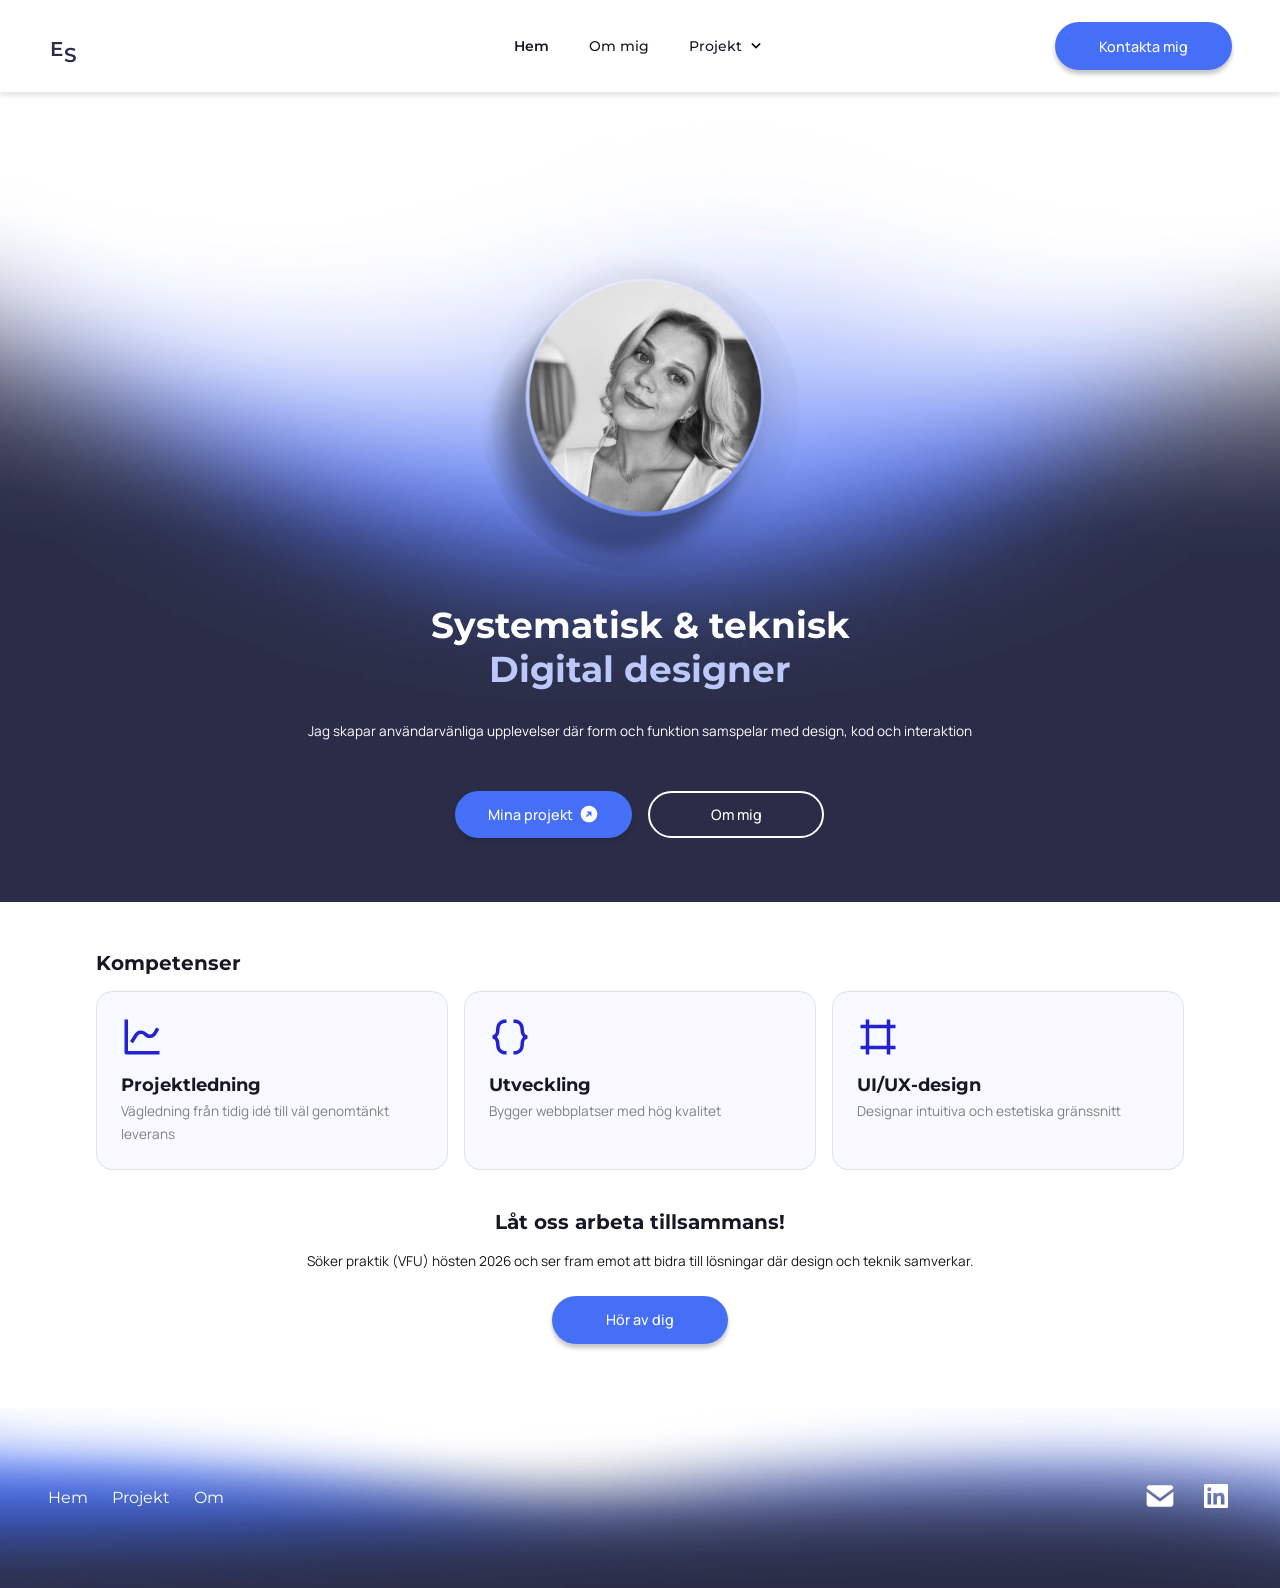
==== commit f9f8ce4d: "Add files via upload" ====
--- a/index.html
+++ b/index.html
@@ -19,7 +19,8 @@
         <!-- Hero sektion med bakgrundsbil och CT-knappar -->
         <section id="image_hero">
             <div id="text_hero">
-                <h1>Systematisk och teknisk <br>
+				<img src="assets/images/emma_sjoholm.webp" alt="Profilbild på Emma Sjöholm">
+                <h1>Systematisk & teknisk <br>
 						<span class="digital_designer">Digital designer</span>
 					</h1>
                 <p>Jag skapar användarvänliga upplevelser där form och funktion samspelar med design, kod och interaktion</p>
--- a/assets/style.css
+++ b/assets/style.css
@@ -33,8 +33,8 @@
     --text-h2:              1.25rem;
     --text-h3:              1.125rem;
     --text-body:            0.85rem;
-    --text-small:           0.8rem;
-    --text-xs:              0.7rem;
+    --text-small:           0.75rem;
+    --text-xs:              0.65rem;
 
     /* Avståndsstorlekar */
     --space-xs:             0.25rem;
@@ -346,11 +346,11 @@
 /* Fullskärmshero med bakgrundsbild */
 #image_hero {
     position: relative;
-    background-image: url('images/hero.webp');
+    background-image: url('images/hero_background.webp');
     background-size: cover;
     background-position: center bottom;
     background-repeat: no-repeat;
-    height: 100svh;
+    height: 90svh;
     width: 100%;
 }
 
@@ -360,25 +360,33 @@
     flex-direction: column;
     align-items: center;
     position: absolute;
-    bottom: 8rem;
+    bottom: 3rem;
     padding: var(--space-md);
     text-align: center;
     left: 0;
     right: 0;
 }
 
+/* Responsiv storlek på profilbild */
+#text_hero img {
+    width: clamp(11.25rem, 30vw, 20rem);
+    height: clamp(11.25rem, 30vw, 20rem);
+    border-radius: 50%;
+    object-fit: cover;
+}
+
 /* Vit text mot mörk bakgrundsbild */
 #text_hero h1, #text_hero p { color: var(--color-white); }
 
 /* Utrymme under brödtexten, men inte ovanför */
 #text_hero p {
     margin-top: 0;
-    margin-bottom: 4rem;
+    margin-bottom: 3rem;
 }
 
 /* För bättre radläsning */
 #text_hero h1 {
-    font-size: 1.75rem;
+    font-size: 1.5rem !important;
 }
 
 /* Ljusblå färg för "Digital designer" i rubrik för att framhäva text */
@@ -387,7 +395,7 @@
 /* CTA-knappar bredvid varandra */
 .hero_btns {
     display: flex;
-    gap: 0.4rem;
+    gap: 1rem;
     flex-wrap: wrap;
     justify-content: center;
 }
@@ -672,7 +680,7 @@
 /* Blå liten etikett i versaler */
 .label {
     font-weight: 700;
-    font-size: 0.65rem;
+    font-size: var(--text-small);
     font-family: var(--font-heading);
     color: var(--color-label-blue);
     text-transform: uppercase;
@@ -687,7 +695,7 @@
     font-family: var(--font-heading);
     color: var(--color-dark-text);
     margin: 0;
-    line-height: 0.4;
+    line-height: 1.2;
 }
 
 /* Citat med padding */
@@ -929,6 +937,8 @@
     padding: var(--space-xl) var(--space-md);
     display: flex;
     flex-direction: column;
+    box-sizing: border-box;
+    width: 100%;
 }
 
 /* Utrymme för kort */
@@ -936,6 +946,8 @@
     display: flex;
     flex-direction: column;
     gap: var(--space-md);
+    box-sizing: border-box;
+    width: 100%;
 }
 
 /* Titel och datum i samma rad */
@@ -995,7 +1007,13 @@
 
 @media (min-width: 768px) {
 
-    /* Index - Horisontell placering av kompetenskort */
+    /* --- Index --- */
+    /* För större slagkraftig hero text */
+    #text_hero h1 {
+        font-size: 2.25rem !important;
+    }
+
+    /* Horisontell placering av kompetenskort */
     .cards-row {
         display: flex;
         gap: var(--space-md);
@@ -1255,4 +1273,23 @@
     .desktop-dropdown:hover .dropdown-toggle {
         transform: rotate(180deg);
     }
+
+    /* Horisontell footer */
+    #image_footer {
+        display: flex;
+        flex-direction: row;
+        align-items: center;
+        justify-content: space-between;
+        padding: 0 var(--space-2xl);
+        box-sizing: border-box;
+        background-position: center 10%;
+        height: 20svh;
+    }
+
+    /* Navogeringslänkar horisontellt */
+    .footer_nav {
+        display: flex;
+        flex-direction: row;
+        gap: 1.5rem;
+    }
 }
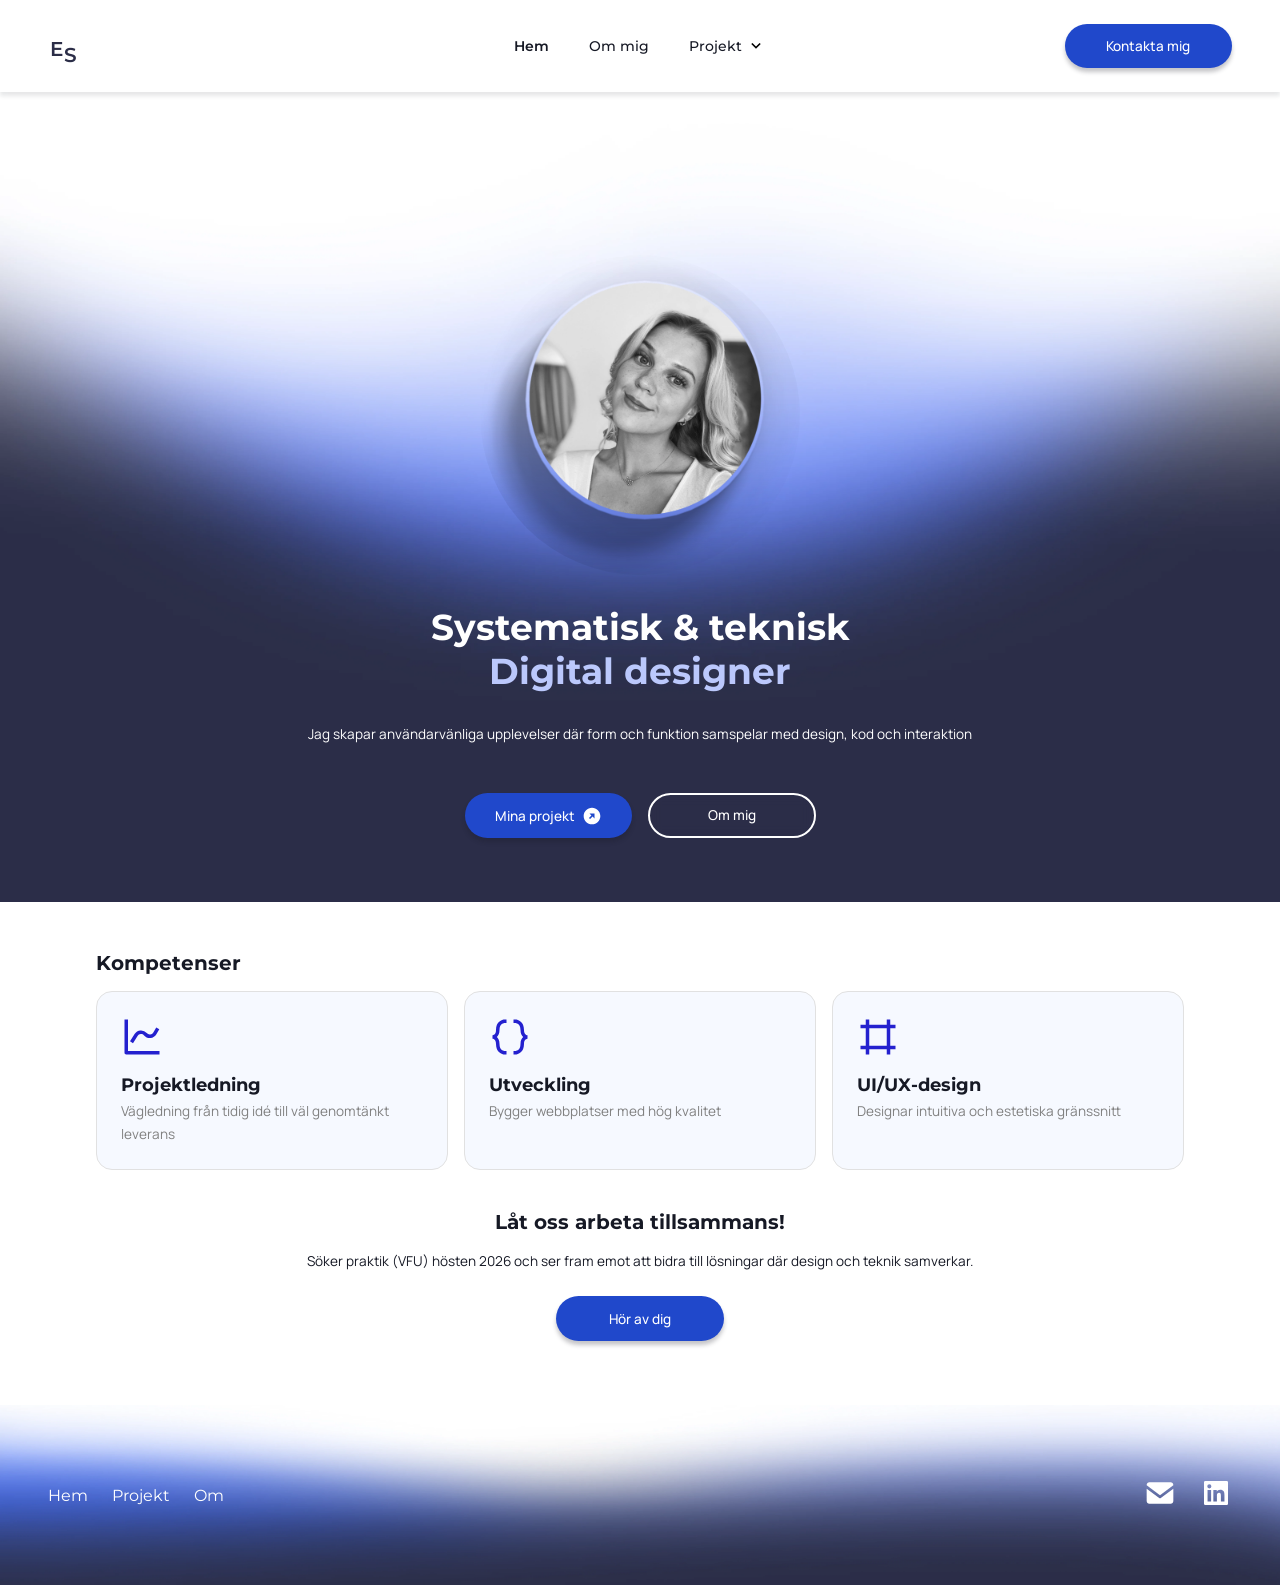
==== commit 2e24c004: "Add files via upload" ====
--- a/index.html
+++ b/index.html
@@ -1,9 +1,11 @@
 <!DOCTYPE html>
 <html lang="sv">
-<head>
+  <head>
     <meta charset="UTF-8">
     <meta name="viewport" content="width=device-width, initial-scale=1.0">
-    <title>Startsida - Emma Sjöholm</title>
+    <title>
+      Startsida - Emma Sjöholm
+    </title>
     <!-- Google fonts -->
     <link rel="preconnect" href="https://fonts.googleapis.com">
     <link rel="preconnect" href="https://fonts.gstatic.com" crossorigin>
@@ -11,74 +13,113 @@
     <!-- Externa stilmallar -->
     <link href="assets/style.css" rel="stylesheet">
     <link href="assets/btn.css" rel="stylesheet">
-</head>
-<body>
+  </head>
+  <body>
     <!-- Header via JS fetch -->
-    <div id="header"></div>
+    <div id="header">
+    </div>
     <main>
-        <!-- Hero sektion med bakgrundsbil och CT-knappar -->
-        <section id="image_hero">
-            <div id="text_hero">
-				<img src="assets/images/emma_sjoholm.webp" alt="Profilbild på Emma Sjöholm">
-                <h1>Systematisk & teknisk <br>
-						<span class="digital_designer">Digital designer</span>
-					</h1>
-                <p>Jag skapar användarvänliga upplevelser där form och funktion samspelar med design, kod och interaktion</p>
-                <div class="hero_btns">
-                    <a href="projectoverview.html" class="primary-btn">Mina projekt <svg xmlns="http://www.w3.org/2000/svg" width="20" height="20" fill="#FFFFFF" viewBox="0 0 24 24">
-								<!--Boxicons v3.0.8 https://boxicons.com | License  https://docs.boxicons.com/free-->
-								<path d="M12 2C6.49 2 2 6.49 2 12s4.49 10 10 10 10-4.49 10-10S17.51 2 12 2m3 13-2.29-2.29-3 3L8.3 14.3l3-3-2.29-2.29h6v6Z"></path>
-							</svg>
-						</a>
-                    <a href="about.html" class="secondary-btn">Om mig</a>
-                </div>
+      <!-- Hero sektion med bakgrundsbil och CT-knappar -->
+      <section id="image_hero">
+        <div id="text_hero">
+          <img src="assets/images/emma_sjoholm.webp" alt="Profilbild på Emma Sjöholm">
+          <h1>
+            Systematisk & teknisk
+            <br>
+            <span class="digital_designer">
+              Digital designer
+            </span>
+          </h1>
+          <p>
+            Jag skapar användarvänliga upplevelser där form och funktion samspelar med design, kod och interaktion
+          </p>
+          <div class="hero_btns">
+            <a href="projectoverview.html" class="primary-btn">
+              Mina projekt
+              <svg xmlns="http://www.w3.org/2000/svg" width="20" height="20" fill="#FFFFFF" viewBox="0 0 24 24">
+                <!--Boxicons v3.0.8 https://boxicons.com | License  https://docs.boxicons.com/free-->
+                <path d="M12 2C6.49 2 2 6.49 2 12s4.49 10 10 10 10-4.49 10-10S17.51 2 12 2m3 13-2.29-2.29-3 3L8.3 14.3l3-3-2.29-2.29h6v6Z">
+                </path>
+              </svg>
+            </a>
+            <a href="about.html" class="secondary-btn">
+              Om mig
+            </a>
+          </div>
+        </div>
+      </section>
+      <!-- Kompetenskort med ikoner -->
+      <section>
+        <h2 id="qualification-headline">
+          Kompetenser
+        </h2>
+        <div class="cards-row">
+          <div class="cards">
+            <div class="cards_header">
+              <svg  xmlns="http://www.w3.org/2000/svg" width="42" height="42"  fill="#2421CF" viewBox="0 0 24 24" >
+                <!--Boxicons v3.0.8 https://boxicons.com | License  https://docs.boxicons.com/free-->
+                <path d="M4 2H2v19c0 .55.45 1 1 1h19v-2H4z">
+                </path>
+                <path d="M11.25 10.28c.75-.06 1.45.24 1.93.8.91 1.06 2.3 1.62 3.69 1.49 1.4-.13 2.64-.94 3.34-2.16l1.67-2.91-1.74-.99-1.67 2.91c-.38.66-1.03 1.08-1.79 1.16-.77.07-1.48-.22-1.98-.8a4.29 4.29 0 0 0-3.6-1.5c-1.38.1-2.6.84-3.34 2.02l-2.61 4.17 1.7 1.06 2.61-4.17c.4-.63 1.05-1.03 1.79-1.08">
+                </path>
+              </svg>
+              <h3>
+                Projektledning
+              </h3>
             </div>
-        </section>
-        <!-- Kompetenskort med ikoner -->
-        <section>
-            <h2 id="qualification-headline">Kompetenser</h2>
-            <div class="cards-row">
-                <div class="cards">
-                    <div class="cards_header">
-						<svg  xmlns="http://www.w3.org/2000/svg" width="42" height="42"  fill="#2421CF" viewBox="0 0 24 24" >
-							<!--Boxicons v3.0.8 https://boxicons.com | License  https://docs.boxicons.com/free-->
-							<path d="M4 2H2v19c0 .55.45 1 1 1h19v-2H4z"></path><path d="M11.25 10.28c.75-.06 1.45.24 1.93.8.91 1.06 2.3 1.62 3.69 1.49 1.4-.13 2.64-.94 3.34-2.16l1.67-2.91-1.74-.99-1.67 2.91c-.38.66-1.03 1.08-1.79 1.16-.77.07-1.48-.22-1.98-.8a4.29 4.29 0 0 0-3.6-1.5c-1.38.1-2.6.84-3.34 2.02l-2.61 4.17 1.7 1.06 2.61-4.17c.4-.63 1.05-1.03 1.79-1.08"></path>
-						</svg>
-                        <h3>Projektledning</h3>
-                    </div>
-                    <p>Vägledning från tidig idé till väl genomtänkt leverans</p>
-                </div>
-                <div class="cards">
-                    <div class="cards_header">
-						<svg  xmlns="http://www.w3.org/2000/svg" width="42" height="42"  fill="#2421CF" viewBox="0 0 24 24" >
-							<!--Boxicons v3.0.8 https://boxicons.com | License  https://docs.boxicons.com/free-->
-							<path d="M4 8c0 2.8-1.68 2.99-2.01 3v2c.1 0 2.01.03 2.01 3 0 4.74 3.27 6 5 6h1v-2h-.99C8.7 20 6 19.83 6 16c0-1.99-.67-3.25-1.5-4C5.34 11.25 6 9.99 6 8c0-3.83 2.7-3.99 3-4h1V2H9C7.27 2 4 3.26 4 8m16 0c0-4.74-3.27-6-5-6h-1v2h.99C15.3 4 18 4.17 18 8c0 1.99.67 3.25 1.5 4-.84.75-1.5 2.01-1.5 4 0 3.83-2.7 3.99-3 4h-1v2h1c1.73 0 5-1.26 5-6 0-2.8 1.68-2.99 2.01-3v-2c-.1 0-2.01-.03-2.01-3"></path>
-						</svg>
-                        <h3>Utveckling</h3>
-                    </div>
-                    <p>Bygger webbplatser med hög kvalitet</p>
-                </div>
-                <div class="cards">
-                    <div class="cards_header">
-						<svg  xmlns="http://www.w3.org/2000/svg" width="42" height="42"  fill="#2421CF" viewBox="0 0 24 24" >
-							<!--Boxicons v3.0.8 https://boxicons.com | License  https://docs.boxicons.com/free-->
-							<path d="M19 2h-2v3H7V2H5v3H2v2h3v10H2v2h3v3h2v-3h10v3h2v-3h3v-2h-3V7h3V5h-3zm-2 15H7V7h10z"></path>
-						</svg>
-                        <h3>UI/UX-design</h3>
-                    </div>
-                    <p>Designar intuitiva och estetiska gränssnitt</p>
-                </div>
+            <p>
+              Vägledning från tidig idé till väl genomtänkt leverans
+            </p>
+          </div>
+          <div class="cards">
+            <div class="cards_header">
+              <svg  xmlns="http://www.w3.org/2000/svg" width="42" height="42"  fill="#2421CF" viewBox="0 0 24 24" >
+                <!--Boxicons v3.0.8 https://boxicons.com | License  https://docs.boxicons.com/free-->
+                <path d="M4 8c0 2.8-1.68 2.99-2.01 3v2c.1 0 2.01.03 2.01 3 0 4.74 3.27 6 5 6h1v-2h-.99C8.7 20 6 19.83 6 16c0-1.99-.67-3.25-1.5-4C5.34 11.25 6 9.99 6 8c0-3.83 2.7-3.99 3-4h1V2H9C7.27 2 4 3.26 4 8m16 0c0-4.74-3.27-6-5-6h-1v2h.99C15.3 4 18 4.17 18 8c0 1.99.67 3.25 1.5 4-.84.75-1.5 2.01-1.5 4 0 3.83-2.7 3.99-3 4h-1v2h1c1.73 0 5-1.26 5-6 0-2.8 1.68-2.99 2.01-3v-2c-.1 0-2.01-.03-2.01-3">
+                </path>
+              </svg>
+              <h3>
+                Utveckling
+              </h3>
             </div>
-        </section>
-        <!-- Kontakt sektion och VFU förfrågan -->
-        <section class="contact_vfu">
-            <h2>Låt oss arbeta tillsammans!</h2>
-            <p>Söker praktik (VFU) hösten 2026 och ser fram emot att bidra till lösningar där design och teknik samverkar.</p>
-            <a href="mailto:emmsjoholm@gmail.com" class="primary-btn" aria-label="Skicka e-post till Emma Sjöholm">Hör av dig</a>
-        </section>
+            <p>
+              Bygger webbplatser med hög kvalitet
+            </p>
+          </div>
+          <div class="cards">
+            <div class="cards_header">
+              <svg  xmlns="http://www.w3.org/2000/svg" width="42" height="42"  fill="#2421CF" viewBox="0 0 24 24" >
+                <!--Boxicons v3.0.8 https://boxicons.com | License  https://docs.boxicons.com/free-->
+                <path d="M19 2h-2v3H7V2H5v3H2v2h3v10H2v2h3v3h2v-3h10v3h2v-3h3v-2h-3V7h3V5h-3zm-2 15H7V7h10z">
+                </path>
+              </svg>
+              <h3>
+                UI/UX-design
+              </h3>
+            </div>
+            <p>
+              Designar intuitiva och estetiska gränssnitt
+            </p>
+          </div>
+        </div>
+      </section>
+      <!-- Kontakt sektion och VFU förfrågan -->
+      <section class="contact_vfu">
+        <h2>
+          Låt oss arbeta tillsammans!
+        </h2>
+        <p>
+          Söker praktik (VFU) hösten 2026 och ser fram emot att bidra till lösningar där design och teknik samverkar.
+        </p>
+        <a href="mailto:emmsjoholm@gmail.com" class="primary-btn" aria-label="Skicka e-post till Emma Sjöholm">
+          Hör av dig
+        </a>
+      </section>
     </main>
     <!-- Footer via JS fetch -->
-    <div id="footer"></div>
-    <script src="includes/main.js"></script>
-</body>
+    <div id="footer">
+    </div>
+    <script src="includes/main.js">
+    </script>
+  </body>
 </html>
--- a/assets/style.css
+++ b/assets/style.css
@@ -1,1295 +1,1153 @@
-/* ================= Globala variabler ========================= */
-   :root {
-    /*-- Primära färger --*/
-    --color-primary:        #2421CF;
-    --color-primary-mid:    #2752de;
-    --color-primary-light:  #456FF7;
-    --color-primary-pale:   #BBC8FC;
-    --color-primary-bg:     #EDF1FF;
-
-    /*-- Mörkare färger --*/
-    --color-dark-navy:      #1D1C6B;
-    --color-dark-text:      #161925;
-    --color-dark-near:      #1a1a1a;
-    --color-dark-tag:       #2B2E48;
-
-    /*-- Neutrala färger --*/
-    --color-white:          #FFFFFF;
-    --color-surface:        #F6F9FF;
-    --color-border:         #E1E1E1;
-    --color-border-accent:  #BBC8FC;
-    --color-grey:           #808080;
-    --color-label-blue:     #809AFA;
-
-    /*-- Övriga färger --*/
-    --color-dot-inactive:   #E0DAFF;
-
-    /* Typsnitt */
-    --font-heading:         'Montserrat', 'Trebuchet MS', Arial, sans-serif;
-    --font-body:            'Manrope', system-ui, 'Segoe UI', Arial, sans-serif;
-
-    /* Typsnittsstorlekar */
-    --text-h1:              2rem;
-    --text-h2:              1.25rem;
-    --text-h3:              1.125rem;
-    --text-body:            0.85rem;
-    --text-small:           0.75rem;
-    --text-xs:              0.65rem;
-
-    /* Avståndsstorlekar */
-    --space-xs:             0.25rem;
-    --space-sm:             0.5rem;
-    --space-md:             1rem;
-    --space-lg:             1.5rem;
-    --space-xl:             2rem;
-    --space-2xl:            3rem;
-
-    /* Radier */
-    --radius-sm:            0.5rem;
-    --radius-md:            0.75rem;
-    --radius-lg:            1rem;
-    --radius-pill:          999px;
-
-    /* Skuggor */
-    --shadow-header:        0px 4px 4px rgba(22, 25, 37, 0.10);
-    --shadow-btn:           0px 4px 4px rgba(22, 25, 37, 0.25);
-
-    /* Layout bredd */
-    --content-width:        85%;
-}
-
-
-/* ================ General ================== */
-/* Nolla till standardmarginaler och sätt vit bakgrund */
-body {
+/* ================= Globala variabler ========================= */ :root  {
+  /*-- Primära färger --*/ --color-primary: #2421CF;
+  --color-primary-mid: #2048CB;
+  --color-primary-pale: #BBC8FC;
+  --color-primary-bg: #EDF1FF;
+
+  /*-- Mörkare färger --*/ --color-dark-navy: #1D1C6B;
+  --color-dark-text: #161925;
+  --color-dark-near: #1a1a1a;
+  --color-dark-tag: #2B2E48;
+
+  /*-- Neutrala färger --*/ --color-white: #FFFFFF;
+  --color-surface: #F6F9FF;
+  --color-border: #E1E1E1;
+  --color-border-accent: #BBC8FC;
+  --color-grey: #808080;
+  --color-label-blue: #809AFA;
+
+  /*-- Övriga färger --*/ --color-dot-inactive: #E0DAFF
+  ;
+  /* Typsnitt */ --font-heading: 'Montserrat', 'Trebuchet MS', Arial, sans-serif;
+  --font-body: 'Manrope', system-ui, 'Segoe UI', Arial, sans-serif;
+
+  /* Typsnittsstorlekar */ --text-h1: 2rem;
+  --text-h2: 1.25rem;
+  --text-h3: 1.125rem;
+  --text-body: 0.85rem;
+  --text-small: 0.75rem;
+  --text-xs: 0.65rem;
+
+  /* Avståndsstorlekar */ --space-xs: 0.25rem;
+  --space-sm: 0.5rem;
+  --space-md: 1rem;
+  --space-lg: 1.5rem;
+  --space-xl: 2rem;
+  --space-2xl: 3rem;
+
+  /* Radier */ --radius-sm: 0.5rem;
+  --radius-md: 0.75rem;
+  --radius-lg: 1rem;
+  --radius-pill: 999px;
+
+  /* Skuggor */ --shadow-header: 0px 4px 4px rgba(22, 25, 37, 0.10);
+
+  --shadow-btn: 0px 4px 4px rgba(22, 25, 37, 0.25);
+  /* Layout bredd */ --content-width: 85%;
+}
+
+/* ================ General ================== */ /* Nolla till standardmarginaler och sätt vit bakgrund */ body  {
+  margin: 0;
+  padding: 0;
+  background-color: var(--color-white);
+}
+
+/* Begränsa bredd och centera allt utom hero-sektionerna */ main > section:not(#image_hero):not(.stratus-hero)  {
+  width: var(--content-width);
+  margin-inline: auto;
+}
+
+/* Gemensam typografi och färg för rubrikerna */ h1, h2, h3  {
+  font-family: var(--font-heading);
+  color: var(--color-dark-text);
+}
+
+/* Rubrikstorlekar */ h1  {
+  font-size: var(--text-h1);
+}
+
+h2  {
+  font-size: var(--text-h2);
+}
+
+h3  {
+  font-size: var(--text-h3);
+}
+
+/* Brödtextens typografi och färg */ p  {
+  font-size: var(--text-body);
+  font-family: var(--font-body);
+  color: var(--color-dark-text);
+  line-height: 1.4rem;
+}
+
+/* Etikett för sidans titel */ .page-label  {
+  display: inline-block;
+  text-align: center;
+  align-self: start;
+  justify-content: center;
+  background-color: var(--color-primary-bg);
+  border: 1px solid var(--color-border-accent);
+  color: var(--color-grey);
+  border-radius: var(--radius-lg);
+  padding: 0.1rem 0.6rem;
+  width: auto;
+  letter-spacing: 0.15em;
+  text-transform: uppercase;
+  font-weight: 500;
+  font-size: var(--text-small);
+  font-family: var(--font-heading);
+}
+
+/* ================= Header navigering ================== */ /* Logotyp till vänster och hamburger-knapp till höger. Skuggning undertill på hela header */ header  {
+  display: flex;
+  justify-content: space-between;
+  align-items: center;
+  padding: 0.75rem var(--space-lg);
+  box-shadow: var(--shadow-header);
+}
+
+/* Header stannar kvar högst upp vid skroll */ #header  {
+  position: sticky;
+  top: 0;
+  z-index: 300;
+  background-color: var(--color-white);
+}
+
+/* Kvadratisk logotyp med lite utrymme ovanför för matchning med hamburger-knapp */ .logo  {
+  width: var(--space-xl);
+  height: auto;
+  padding-top: 0.75rem;
+}
+
+/* Hamburger-knapp som öppnar menyn */ .hamburger-btn  {
+  display: flex;
+  align-items: center;
+  justify-content: center;
+  background: none;
+  border: none;
+  cursor: pointer;
+  padding: var(--space-sm);
+  color: var(--color-dark-near);
+  z-index: 200;
+}
+
+/* Hamburger-knapp blå vid hovring */ .hamburger-btn:hover  {
+  color: var(--color-primary);
+}
+
+/* Hamburger-knapp döljs när nav-overlay är öppen */ .hamburger-btn.active  {
+  display: none;
+}
+
+/* Fullskärmsoverlay syns ej när den är inaktiv */ #nav-overlay  {
+  position: fixed;
+  inset: 0;
+  background-color: var(--color-white);
+  display: flex;
+  flex-direction: column;
+  justify-content: flex-start;
+  padding: var(--space-lg);
+  gap: var(--space-2xl);
+  z-index: 100;
+  opacity: 0;
+  pointer-events: none;
+  transition: opacity 0.3s ease;
+}
+
+/* Fullskärmsoverlay synlig och klickbar vid JS .active */ #nav-overlay.active  {
+  opacity: 1;
+  pointer-events: all;
+}
+
+/* Rad med meny-text till vänster och stäng-knapp till höger */ .nav-top  {
+  display: flex;
+  justify-content: space-between;
+  align-items: center;
+}
+
+/* Liten grå "MENY"-text */ .nav-meny-text  {
+  font-weight: 600;
+  font-size: var(--text-small);
+  font-family: var(--font-body);
+  letter-spacing: 0.15em;
+  color: var(--color-grey);
+  margin: 0;
+}
+
+/* Vertikal lista utan punkter */ .nav-links  {
+  list-style: none;
+  padding: 0;
+  margin: 0;
+  display: flex;
+  flex-direction: column;
+}
+
+/* Vardera meny staplas vertikalt */ .nav-links li  {
+  display: flex;
+  flex-direction: column;
+}
+
+/* Rad med länkar och nummer utom nav-nummer-wrap för att undvika konflikt */ .nav-links li div:not(.nav-nummer-wrap)  {
+  display: flex;
+  justify-content: space-between;
+  align-items: center;
+  padding: var(--space-lg) 0;
+}
+
+/* Stora menyalternativ */ .nav-links li a  {
+  display: flex;
+  gap: var(--space-md);
+  text-decoration: none;
+  color: var(--color-dark-text);
+  font-weight: 600;
+  font-size: 1.4rem;
+  font-family: var(--font-heading);
+  width: 100%;
+}
+
+/* Blå färg vid hovring */ .nav-links li a:hover  {
+  color: var(--color-primary);
+}
+
+/* Ljusblå siffra till höger om menyalternativen */ .nav-nummer  {
+  font-size: 0.9rem;
+  font-family: var(--font-heading);
+  color: var(--color-primary-pale);
+  white-space: nowrap;
+}
+
+/* Avdelare mellan menyalternativ */ .nav-links hr  {
+  border: none;
+  border-top: 1px solid var(--color-border);
+  margin: 0;
+}
+
+/* Kontakt-knapp längst ner i menyn för lätt åtkomst */ .nav-bottom  {
+  display: flex;
+  flex-direction: column;
+  align-items: center;
+  margin-top: auto;
+  padding-bottom: var(--space-2xl);
+}
+
+/* Wrapper för siffra och dropdown-pil bredvid "Projekt" */ .nav-nummer-wrap  {
+  display: flex;
+  align-items: center;
+  gap: var(--space-sm);
+}
+
+/* Dold dropdown-lista som syns vid klick på pil */ .nav-dropdown  {
+  list-style: none;
+  padding: 0 0 var(--space-md) 2.5rem;
+  margin: 0;
+  display: none;
+  flex-direction: column;
+  gap: 0.75rem;
+}
+
+/* Visa dropdown vid JS .active */ .nav-dropdown.active  {
+  display: flex;
+}
+
+/* Mindre indragen text för projektnamn */ .nav-dropdown li a  {
+  font-size: var(--space-md);
+  padding-left: var(--space-md);
+}
+
+/* Pil-knapp för att öppna och stänga dropdown */ .dropdown-toggle  {
+  background: none;
+  border: none;
+  cursor: pointer;
+  padding: 0;
+  display: flex;
+  align-items: center;
+  transition: transform 0.3s ease;
+}
+
+/* Rotera pilen 180 grader */ .dropdown-toggle.active  {
+  transform: rotate(180deg);
+}
+
+/* Ej visa desktopversion header på mindre skärmar */ .desktop-nav, .desktop-contact  {
+  display: none;
+}
+
+/* ============== Footer ================ */ /* Footer med bakgrundsbild och innehåll längst ned */ #image_footer  {
+  position: relative;
+  background-image: url('images/footer_background.webp');
+  background-size: cover;
+  background-position: center bottom;
+  background-repeat: no-repeat;
+  height: 35svh;
+  width: 100%;
+  display: flex;
+  flex-direction: column;
+  align-items: center;
+  justify-content: flex-end;
+  padding-bottom: var(--space-2xl);
+  gap: var(--space-lg);
+}
+
+/* Vertikala navigeringslänkar i footer */ .footer_nav  {
+  display: flex;
+  flex-direction: column;
+  align-items: center;
+  gap: var(--space-md);
+}
+
+/* Vita länkar utan understrykning */ .footer_nav a  {
+  font-weight: 400;
+  font-family: var(--font-heading);
+  text-decoration: none;
+  color: var(--color-white);
+}
+
+/* Ikoner i rad */ .footer_social  {
+  display: flex;
+  gap: var(--space-lg);
+}
+
+/* ============== Index ================ */ /* Fullskärmshero med bakgrundsbild */ #image_hero  {
+  position: relative;
+  background-image: url('images/hero_background.webp');
+  background-size: cover;
+  background-position: center bottom;
+  background-repeat: no-repeat;
+  height: 90svh;
+  width: 100%;
+}
+
+/* Centrerad text placeras i nedre delen av hero */ #text_hero  {
+  display: flex;
+  flex-direction: column;
+  align-items: center;
+  position: absolute;
+  bottom: 3rem;
+  padding: var(--space-md);
+  text-align: center;
+  left: 0;
+  right: 0;
+}
+
+/* Responsiv storlek på profilbild */ #text_hero img  {
+  width: clamp(11.25rem, 30vw, 20rem);
+  height: clamp(11.25rem, 30vw, 20rem);
+  border-radius: 50%;
+  object-fit: cover;
+}
+
+/* Vit text mot mörk bakgrundsbild */ #text_hero h1, #text_hero p  {
+  color: var(--color-white);
+}
+
+/* Utrymme under brödtexten, men inte ovanför */ #text_hero p  {
+  margin-top: 0;
+  margin-bottom: 3rem;
+}
+
+/* För bättre radläsning */ #text_hero h1  {
+  font-size: 1.5rem !important;
+}
+
+/* Ljusblå färg för "Digital designer" i rubrik för att framhäva text */ .digital_designer  {
+  color: var(--color-primary-pale);
+}
+
+/* CTA-knappar bredvid varandra */ .hero_btns  {
+  display: flex;
+  gap: 1rem;
+  flex-wrap: wrap;
+  justify-content: center;
+}
+
+/* Kompetenskort med ljusblå bakgrund */ .cards  {
+  display: flex;
+  flex-direction: column;
+  align-items: flex-start;
+  gap: var(--space-xs);
+  background-color: var(--color-surface);
+  border-radius: var(--radius-lg);
+  border: 1.5px solid var(--color-border);
+  padding: var(--space-lg);
+  margin-bottom: var(--space-md);
+}
+
+/* Ikon och rubrik staplade vertikalt */ .cards_header  {
+  display: flex;
+  flex-direction: column;
+  gap: var(--space-md);
+}
+
+/* Nolla inbyggd margin på rubrik och text inuti kort */ .cards h3, .cards p  {
+  margin: 0;
+}
+
+/* Grå brödtext */ .cards p  {
+  color: var(--color-grey);
+}
+
+/* Utrymme ovanför kompetensrubriken */ #qualification-headline  {
+  padding-top: var(--space-xl);
+}
+
+/* Centrerad VFU-sektion med kontakt-knapp */ .contact_vfu  {
+  text-align: center;
+  display: flex;
+  flex-direction: column;
+  align-items: center;
+  padding: var(--space-xl) 0;
+}
+
+/* Utrymme ovanför kontakt-knapp */ .contact_vfu a  {
+  margin: var(--space-md) 0 var(--space-xl) 0;
+}
+
+/* Liten margin på rubrik och text */ .contact_vfu h2, .contact_vfu p  {
+  margin: var(--space-sm);
+}
+
+/* ============== Projektöversikt ================ */ /* Centrerad introtext */ .project-intro  {
+  padding: var(--space-xl) 0 var(--space-md) 0;
+  display: flex;
+  flex-direction: column;
+}
+
+/* Nolla inbyggd margin på brödtext intro */ .project-intro p  {
+  margin-top: 0;
+}
+
+/* Litet avstånd under h1 intro */ .project-intro h1  {
+  margin-bottom: var(--space-sm);
+}
+
+/* Vertikal lista med projektkort */ .project-list  {
+  width: var(--content-width);
+  margin-inline: auto;
+  display: flex;
+  flex-direction: column;
+  gap: var(--space-md);
+  padding-bottom: var(--space-2xl);
+}
+
+/* Projektkort med ram och rundade hörn */ .project-cards  {
+  border-radius: var(--radius-lg);
+  overflow: hidden;
+  position: relative;
+  border: 1px solid var(--color-border);
+}
+
+/* Länk täcker hela kortet för enkel navigering */ .project-cards a  {
+  display: block;
+  position: relative;
+  text-decoration: none;
+}
+
+/* Projektbild med fast bildförhållande */ .project-cards img  {
+  display: block;
+  width: 100%;
+  aspect-ratio: 16 / 9;
+  height: auto;
+  object-fit: cover;
+}
+
+/* Platshållare med ljusblå bakgrund för kommande projekt */ .project-placeholder  {
+  width: 100%;
+  aspect-ratio: 16 / 9;
+  background: var(--color-surface);
+}
+
+/* Projektnamn och taggar placerade längst ner i kortet */ .project-info  {
+  position: absolute;
+  bottom: 0;
+  left: 0;
+  right: 0;
+  padding: var(--space-md);
+}
+
+/* Endast litet avstånd undertill */ .project-info h2  {
+  margin: 0 0 var(--space-sm) 0;
+}
+
+/* Tagglista */ .tags  {
+  list-style: none;
+  margin: 0;
+  padding: 0;
+  display: flex;
+  flex-wrap: wrap;
+  gap: 0.35rem;
+}
+
+/* Enskild tagg med frostat glas utseende */ .tags li  {
+  background: rgba(248, 246, 255, 0.15);
+  backdrop-filter: blur(6px);
+  color: var(--color-dark-tag);
+  border: 1px solid rgba(255, 255, 255, 0.3);
+  border-radius: var(--radius-lg);
+  padding: 0.2rem 0.7rem;
+  font-weight: 600;
+  font-size: var(--text-xs);
+  font-family: var(--font-heading);
+}
+
+/* ============== Projekt Stratus ================ */ /* Fullskärmshero med bakgrundsbild */ .stratus-hero img  {
+  width: 100%;
+  height: 70svh;
+  object-fit: cover;
+  object-position: center;
+  display: block;
+}
+
+/* Introduktionstext */ .stratus-hero-text  {
+  display: flex;
+  flex-direction: column;
+  gap: var(--space-sm);
+  margin-inline: auto;
+  width: var(--content-width);
+  padding-top: var(--space-2xl);
+}
+
+/* Nolla inbyggd margin på brödtext i introduktion */ .stratus-hero-text p, .stratus-hero-text h1  {
+  margin: 0;
+}
+
+/* Utrymme till page-label */ .stratus-hero-text h1  {
+  margin-top: var(--space-md);
+}
+
+/* Begränsa bredd för hela projektsidan */ .stratus-content  {
+  width: var(--content-width);
+  margin-inline: auto;
+  display: flex;
+  flex-direction: column;
+  gap: var(--space-md);
+  padding-top: var(--space-2xl);
+}
+
+/* Generell sektion med padding och rundade hörn */ .stratus-section  {
+  border-radius: var(--radius-lg);
+  width: 100%;
+  box-sizing: border-box;
+}
+
+/* Extra utrymme runt tertiär-knapp inuti sektion */ .stratus-section .tertiary-btn  {
+  margin: var(--space-md) 0;
+}
+
+/* Ljusblå bakgrund för färgade sektioner */ .stratus-section-color  {
+  background-color: var(--color-surface);
+  border: 1.5px solid var(--color-border);
+  padding: var(--space-xl) var(--space-md);
+}
+
+/* Nolla marginaler ovanför och lite utrymme nertill för h2 i sektioner */ .stratus-section h2  {
+  margin-top: 0;
+  margin-bottom: var(--space-sm);
+}
+
+/* Extra utrymme ovanför innehållet */ .background  {
+  padding-top: var(--space-xl);
+}
+
+/* Utrymme ovanför och lite nedanför för h3 i sektioner */ .stratus-section h3  {
+  margin-top: var(--space-lg);
+  margin-bottom: var(--space-xs);
+}
+
+/* Litet utrymme nedanför brödtext och listor */ .stratus-section p, .stratus-section ul  {
+  margin-bottom: var(--space-sm);
+}
+
+/* Indraget för punktlista i linje med resterande text till vänster */ .stratus-section ul  {
+  padding-left: 1.25rem;
+}
+
+/* Typografi och avstånd för punktlista */ .stratus-section ul li  {
+  font-size: var(--text-small);
+  font-family: var(--font-body);
+  color: var(--color-dark-text);
+  margin-bottom: var(--space-xs);
+}
+
+/* Smalare bild */ .stratus-img  {
+  width: var(--content-width);
+  margin-inline: auto;
+  border-radius: var(--radius-md);
+  margin-block: var(--space-md);
+  display: block;
+  height: auto;
+}
+
+/* Bilder bredvid varandra */ .content-img  {
+  display: flex;
+  flex-direction: row;
+  gap: 0.75rem;
+  margin-block: var(--space-md);
+  width: 100%;
+}
+
+/* Varje bild tar upp halva bredden i raden */ .stratus-img-half  {
+  width: 50%;
+  min-width: 0;
+  border-radius: var(--radius-md);
+  object-fit: contain;
+  display: block;
+}
+
+/* Begränsa radlängd för bättre läsbarhet */ .text-section  {
+  max-width: 65ch;
+}
+
+/* Designprocessbilden i fullbredd */ .designprocess  {
+  width: 100%;
+}
+
+/* Metadata rad med projektinfo */ .stratus-meta  {
+  display: flex;
+  justify-content: space-between;
+  background: var(--color-surface);
+  border: 1.5px solid var(--color-border);
+  border-radius: var(--radius-md);
+  padding: 0.6rem;
+}
+
+/* Etikett och värde staplade vertikalt */ .stratus-data  {
+  display: flex;
+  flex-direction: column;
+}
+
+/* Blå liten etikett i versaler */ .label  {
+  font-weight: 700;
+  font-size: var(--text-small);
+  font-family: var(--font-heading);
+  color: var(--color-label-blue);
+  text-transform: uppercase;
+  letter-spacing: 0.08em;
+  margin: 0;
+}
+
+/* Värdetext under etikett */ .value  {
+  font-weight: 500;
+  font-size: var(--text-small);
+  font-family: var(--font-heading);
+  color: var(--color-dark-text);
+  margin: 0;
+  line-height: 1.2;
+}
+
+/* Citat med padding */ .quote  {
+  padding: 0 var(--space-md);
+  align-self: start;
+  max-width: 65ch;
+}
+
+/* Kursiv citattext i större fetare text och mörkblå färg */ .quote p  {
+  color: var(--color-dark-navy);
+  font-style: italic;
+  font-weight: 600;
+  font-size: var(--space-md);
+  font-family: var(--font-heading);
+  line-height: 1.5;
+  width: 100%;
+}
+
+/* Karusell med dold overflow för att dölja inaktiva bilder */ .stratus-carousel  {
+  position: relative;
+  overflow: hidden;
+  border-radius: var(--radius-md);
+  margin-block: var(--space-md);
+}
+
+/* Flex rad för horisontell förflyttning */ .stratus-carousel-track  {
+  display: flex;
+  transition: transform 0.3s ease;
+}
+
+/* Varje bild tar upp fullbredd i karusellen */ .stratus-carousel-img  {
+  width: 100%;
+  object-fit: cover;
+  object-position: top;
+  display: block;
+}
+
+/* Frostad karusell-knapp som centeras vertikalt */ .stratus-carousel-btn  {
+  position: absolute;
+  top: 50%;
+  transform: translateY(-50%);
+  width: 2.25rem;
+  height: 2.25rem;
+  background: rgba(248, 246, 255, 0.2);
+  backdrop-filter: blur(6px);
+  border: 1px solid rgba(255, 255, 255, 0.3);
+  border-radius: var(--radius-pill);
+  display: flex;
+  align-items: center;
+  justify-content: center;
+  cursor: pointer;
+  z-index: 2;
+}
+
+/* Blå bakgrund vid hovring */ .stratus-carousel-btn:hover  {
+  background: var(--color-primary);
+  border-color: var(--color-primary);
+  transform: translateY(-50%);
+}
+
+/* Föregående och nästa knapp placerade på varsin sida */ .stratus-carousel-btn--prev  {
+  left: var(--space-sm);
+}
+
+.stratus-carousel-btn--next  {
+  right: var(--space-sm);
+}
+
+/* Punktnavigering centrerad under karusell */ .stratus-carousel-dots  {
+  display: flex;
+  justify-content: center;
+  gap: 0.4rem;
+  margin-bottom: var(--space-md);
+}
+
+/* Liten rund punkt */ .dot  {
+  width: 0.4rem;
+  height: 0.4rem;
+  border-radius: var(--radius-pill);
+  background: var(--color-dot-inactive);
+  cursor: pointer;
+}
+
+/* Aktiv punkt blir blå */ .dot.active  {
+  background: var(--color-primary);
+}
+
+/* Resultatsektion med text och bild */ .stratus-results  {
+  display: flex;
+  flex-direction: column;
+  align-items: flex-start;
+  margin-bottom: var(--space-xl);
+}
+
+/* Nolla marginal ovanför resultat text */ .stratus-results p  {
+  margin-top: 0;
+}
+
+/* Centrera resultatsbild */ .stratus-results img  {
+  align-self: center;
+}
+
+/* Kontakt-knapp centrerad och tillbaka till toppen-knapp till höger */ .ending  {
+  display: flex;
+  justify-content: center;
+  align-items: center;
+  padding: var(--space-xl) 0;
+  position: relative;
+}
+
+/* ============== Om mig ================ */ /* Profilbild centreras med utrymme ovanför */ .about-profile  {
+  padding-top: var(--space-xl);
+}
+
+/* Profilbild med rundade hörn */ .about-profile img  {
+  width: 100%;
+  aspect-ratio: 1 / 1;
+  object-fit: cover;
+  object-position: center;
+  display: block;
+  border-radius: var(--radius-lg);
+}
+
+/* Centrerat innehåll för om mig-sidan */ .about-content  {
+  display: flex;
+  flex-direction: column;
+  gap: var(--space-2xl);
+  padding-bottom: var(--space-sm);
+}
+
+/* Generell sektion på om mig-sidan */ .about-section  {
+  display: flex;
+  flex-direction: column;
+  gap: var(--space-sm);
+}
+
+/* h1 med utrymme ovanför och under */ .about-section h1  {
+  padding: var(--space-md) 0;
+}
+
+/* Utrymme ovan och under h2 */ .about-section h2  {
+  padding: var(--space-md) 0;
+}
+
+/* Nolla inbyggd margin på alla rubriker och texter i about-section */ .about-section h1, .about-section h2, .about-section p  {
+  margin: 0;
+}
+
+/* Utrymme ovanför citatet i om mig */ .about-section .quote  {
+  margin-top: var(--space-xl);
+  padding: 0;
+}
+
+/* Utrymme ovanför och under */ .about-section-tags  {
+  padding: var(--space-xl) 0;
+}
+
+/* Begränsa bredd och centera */ .about-intro  {
+  width: var(--content-width);
+  margin-inline: auto;
+  padding-top: var(--space-xl);
+}
+
+/* Tre värde kort bredvid varandra */ .about-meta  {
+  display: flex;
+  flex-direction: column;
+  width: var(--content-width);
+  margin-inline: auto;
+  gap: var(--space-md);
+  padding-top: var(--space-xl);
+}
+
+/* Vardera kort är lika brett och centrerat */ .meta-card  {
+  background-color: var(--color-surface);
+  border-radius: var(--radius-sm);
+  border: 1.5px solid var(--color-border);
+  display: flex;
+  flex-direction: column;
+  align-items: center;
+  text-align: center;
+  gap: var(--space-sm);
+  flex: 1;
+  padding: var(--space-md) 0.25rem;
+}
+
+/* Stor blå siffra i kortet */ .number  {
+  font-weight: 600;
+  font-size: var(--space-lg);
+  font-family: var(--font-heading);
+  color: var(--color-primary);
+  margin: 0;
+}
+
+/* Färdighetstaggar bredvid varandra med wrap */ .about-tags  {
+  list-style: none;
+  margin: 0;
+  padding: 0;
+  display: flex;
+  flex-wrap: wrap;
+  gap: var(--space-sm);
+}
+
+/* Vardera tagg har mörkblå bakgrund */ .about-tags li  {
+  background-color: var(--color-dark-navy);
+  border-radius: var(--radius-pill);
+  padding: 0.4rem 0.8rem;
+  font-weight: 600;
+  font-size: 0.75rem;
+  font-family: var(--font-heading);
+  color: var(--color-white);
+}
+
+/* Erfarenhetskort med ljusblå bakgrund */ .about-skills  {
+  background-color: var(--color-surface);
+  border: 1.5px solid var(--color-border);
+  border-radius: var(--radius-lg);
+  padding: var(--space-xl) var(--space-md);
+  display: flex;
+  flex-direction: column;
+  box-sizing: border-box;
+  width: 100%;
+}
+
+/* Utrymme för kort */ .about-skills-section  {
+  display: flex;
+  flex-direction: column;
+  gap: var(--space-md);
+  box-sizing: border-box;
+  width: 100%;
+}
+
+/* Titel och datum i samma rad */ .about-skills-top  {
+  display: flex;
+  justify-content: space-between;
+  align-items: flex-start;
+  margin-bottom: var(--space-xs);
+  gap: var(--space-sm);
+}
+
+/* Nolla margin på h3 */ .about-skills h3  {
+  margin: 0 0 0.1rem 0;
+}
+
+/* Grå textfärg på företagsnamn utan utrymme */ .about-skills-company  {
+  font-family: var(--font-heading);
+  color: var(--color-grey);
+  margin: 0;
+}
+
+/* Utrymme ovanför brödtext */ .about-skills p  {
+  margin-top: var(--space-sm);
+}
+
+/* Datum tagg utan wrap med lika bredd */ .about-date  {
+  background-color: var(--color-primary-bg);
+  border: 1px solid var(--color-border-accent);
+  color: var(--color-dark-navy);
+  border-radius: var(--radius-lg);
+  padding: 0.2rem 0.7rem;
+  font-size: var(--text-xs);
+  font-family: var(--font-heading);
+  white-space: nowrap;
+  min-width: 4rem;
+  text-align: center;
+}
+
+/* Markera ord med primär färg för att stå ut mer från resterande text */ .about-section .digital_designer  {
+  color: var(--color-primary);
+}
+
+/* Avslutande sektion med samma bredd som resterande innehåll */ .about-ending  {
+  width: var(--content-width);
+  margin-inline: auto;
+}
+
+/* ============== Responsivitet ================ */ /* --------------- Surfplatta & dator (768px+) --------------- */ @media (min-width: 768px)  {
+  /* --- Index --- */ /* För större slagkraftig hero text */ #text_hero h1  {
+    font-size: 2.25rem !important;
+  }
+
+  /* Horisontell placering av kompetenskort */ .cards-row  {
+    display: flex;
+    gap: var(--space-md);
+    align-items: stretch;
+  }
+
+  /* Korten är lika bred som innehållet */ .cards  {
+    flex: 1;
+    margin-bottom: 0;
+  }
+
+  /* --- Om mig --- */ /* Tvåkolumnslayout med bild till vänster och introtext till höger */ .about-intro  {
+    display: grid;
+    grid-template-columns: 1fr 1fr;
+    gap: var(--space-xl);
+    width: var(--content-width);
+    margin-inline: auto;
+    padding-top: var(--space-xl);
+    align-items: center;
+  }
+
+  /* Bild placeras först i grid och nollställer mobilstil */ .about-intro .about-profile  {
+    order: -1;
+    width: 100%;
+    margin-inline: 0;
+    padding-top: 0;
+  }
+
+  /* Bilden fyller hela profilkolumnen */ .about-intro .about-profile img  {
+    width: 100%;
+    height: 100%;
+    object-fit: cover;
+    object-position: center;
+    border-radius: var(--radius-lg);
+  }
+
+  /* Textinnehåll nollställer mobilstil */ .about-intro .about-content  {
+    width: 100%;
+    margin-inline: 0;
+    padding-bottom: 0;
+  }
+
+  /* Statistikkort placeras horisontellt */ .about-meta  {
+    flex-direction: row;
+  }
+
+  /* --- Projektöversikt --- */ /* 2 kort per rad */ .project-list  {
+    display: grid;
+    grid-template-columns: 1fr 1fr;
+  }
+
+  /* Gör så att innehållet ligger närmare varandra */ .stratus-intro-grid h2, .stratus-intro-grid p, .stratus-intro-grid .tertiary-btn  {
+    margin-top: 0;
+  }
+
+  /* Tvåkolumnslayout för text och bild */ .content-grid  {
+    display: grid;
+    grid-template-columns: 1fr 1fr;
+    gap: 4vw;
+    align-items: center;
+  }
+
+  /* Begränsad radlängd i textkolumn */ .content  {
+    max-width: 40ch;
+  }
+
+  /* Centrera bilder i bildkolumn */ .content-img  {
+    display: flex;
+    justify-content: center;
+    gap: var(--space-md);
+  }
+
+  /* Bilder delar utrymme i kolumnen */ .content-img img  {
+    width: 45%;
+    height: auto;
+  }
+
+  /* Fördela projektinformationen jämnt över hela raden */ .stratus-meta  {
+    display: flex;
+    justify-content: space-evenly;
+  }
+
+  /* Tvåkolumnslayout för projektintroduktion */ .stratus-intro-grid  {
+    display: grid;
+    grid-template-columns: 1fr 1fr;
+    gap: 6vw;
+    align-items: start;
+  }
+
+  /* Ta bort extra avstånd */ .background  {
+    padding-top: 0;
+  }
+
+  /* Sträcker sig över båda kolumner */ .designprocess, .stratus-meta  {
+    grid-column: 1 / -1;
+    width: 100%;
+    box-sizing: border-box;
+  }
+
+  /* Förminska bredden på designprocess bilden */ .designprocess  {
+    width: 50vw;
+  }
+
+  /* Centrera och begränsa bredd */ .content-media  {
+    width: 50%;
+    justify-self: center;
+  }
+
+  /* Visa resultatsektion horisontellt */ .stratus-results  {
+    display: flex;
+    flex-direction: row;
+    align-items: center;
+    gap: var(--space-lg);
+    text-align: left;
+  }
+
+  /* Fast storlek på bild */ .stratus-results img  {
+    width: 100px;
+    flex-shrink: 0;
+    margin-bottom: 0;
+  }
+
+  /* Ta bort standardmarginal på text */ .stratus-results p  {
+    margin: 0;
+  }
+
+  /* Tvåkolumnslayout jämnt fördelade */ .deliver-grid  {
+    display: grid;
+    grid-template-columns: 1fr 1fr;
+    gap: var(--space-xl);
+  }
+
+}
+
+@media (min-width: 1200px)  {
+  /* Dölj hamburger-knappen och overlay-navigationen */ .hamburger-btn  {
+    display: none;
+  }
+
+  /* Dölj mobilmeny på större skärm */ #nav-overlay  {
+    display: none !important;
+  }
+
+  /* Header: logo till vänster, nav i mitten, knapp till höger */ header  {
+    display: grid;
+    grid-template-columns: 1fr auto 1fr;
+    align-items: center;
+    padding: 1.25rem var(--space-2xl);
+  }
+
+  /* Visa desktop-nav och desktop-kontaktknapp */ .desktop-nav  {
+    display: flex;
+    justify-content: center;
+    align-items: center;
+    gap: 2.5rem;
+    list-style: none;
     margin: 0;
     padding: 0;
-    background-color: var(--color-white);
-}
-
-/* Begränsa bredd och centera allt utom hero-sektionerna */
-main > section:not(#image_hero):not(.stratus-hero) {
-    width: var(--content-width);
-    margin-inline: auto;
-}
-
-/* Gemensam typografi och färg för rubrikerna */
-h1, h2, h3 {
+  }
+
+  /* Stilsättning av länkar i huvudnavigering */ .desktop-nav a  {
+    font-weight: 500;
+    font-size: var( --text-body);
     font-family: var(--font-heading);
-    color: var(--color-dark-text);
-}
-
-/* Rubrikstorlekar */
-h1 { font-size: var(--text-h1); }
-h2 { font-size: var(--text-h2); }
-h3 { font-size: var(--text-h3); }
-
-/* Brödtextens typografi och färg */
-p {
-    font-size: var(--text-body);
-    font-family: var(--font-body);
-    color: var(--color-dark-text);
-    line-height: 1.4rem;
-}
-
-/* Etikett för sidans titel */
-.page-label {
-    display: inline-block;
-    text-align: center;
-    align-self: start;
-    justify-content: center;
-    background-color: var(--color-primary-bg);
-    border: 1px solid var(--color-border-accent);
-    color: var(--color-grey);
-    border-radius: var(--radius-lg);
-    padding: 0.1rem 0.6rem;
-    width: auto;
-    letter-spacing: 0.15em;
-    text-transform: uppercase;
-    font-weight: 500;
-    font-size: var(--text-small);
-    font-family: var(--font-heading);
-}
-
-
-/* ================= Header navigering ================== */
-/* Logotyp till vänster och hamburger-knapp till höger. Skuggning undertill på hela header */
-header {
-    display: flex;
-    justify-content: space-between;
-    align-items: center;
-    padding: 0.75rem var(--space-lg);
-    box-shadow: var(--shadow-header);
-}
-
-/* Header stannar kvar högst upp vid skroll */
-#header {
-    position: sticky;
-    top: 0;
-    z-index: 300;
-    background-color: var(--color-white);
-}
-
-/* Kvadratisk logotyp med lite utrymme ovanför för matchning med hamburger-knapp */
-.logo {
-    width: var(--space-xl);
-    height: auto;
-    padding-top: 0.75rem;
-}
-
-/* Hamburger-knapp som öppnar menyn */
-.hamburger-btn {
-    display: flex;
-    align-items: center;
-    justify-content: center;
-    background: none;
-    border: none;
-    cursor: pointer;
-    padding: var(--space-sm);
-    color: var(--color-dark-near);
-    z-index: 200;
-}
-
-/* Hamburger-knapp blå vid hovring */
-.hamburger-btn:hover { color: var(--color-primary); }
-
-/* Hamburger-knapp döljs när nav-overlay är öppen */
-.hamburger-btn.active { display: none; }
-
-/* Fullskärmsoverlay syns ej när den är inaktiv */
-#nav-overlay {
-    position: fixed;
-    inset: 0;
-    background-color: var(--color-white);
-    display: flex;
-    flex-direction: column;
-    justify-content: flex-start;
-    padding: var(--space-lg);
-    gap: var(--space-2xl);
-    z-index: 100;
-    opacity: 0;
-    pointer-events: none;
-    transition: opacity 0.3s ease;
-}
-
-/* Fullskärmsoverlay synlig och klickbar vid JS .active */
-#nav-overlay.active {
-    opacity: 1;
-    pointer-events: all;
-}
-
-/* Rad med meny-text till vänster och stäng-knapp till höger */
-.nav-top {
-    display: flex;
-    justify-content: space-between;
-    align-items: center;
-}
-
-/* Liten grå "MENY"-text */
-.nav-meny-text {
-    font-weight: 600;
-    font-size: var(--text-small);
-    font-family: var(--font-body);
-    letter-spacing: 0.15em;
-    color: var(--color-grey);
-    margin: 0;
-}
-
-/* Vertikal lista utan punkter */
-.nav-links {
-    list-style: none;
-    padding: 0;
-    margin: 0;
-    display: flex;
-    flex-direction: column;
-}
-
-/* Vardera meny staplas vertikalt */
-.nav-links li {
-    display: flex;
-    flex-direction: column;
-}
-
-/* Rad med länkar och nummer utom nav-nummer-wrap för att undvika konflikt */
-.nav-links li div:not(.nav-nummer-wrap) {
-    display: flex;
-    justify-content: space-between;
-    align-items: center;
-    padding: var(--space-lg) 0;
-}
-
-/* Stora menyalternativ */
-.nav-links li a {
-    display: flex;
-    gap: var(--space-md);
     text-decoration: none;
     color: var(--color-dark-text);
+    transition: color 0.3s ease;
+  }
+
+  /* Blå färg vid hovring */ .desktop-nav a:hover  {
+    color: var(--color-primary);
+  }
+
+  /* Fetmarkering av aktiv sida */ .desktop-nav a.active  {
     font-weight: 600;
-    font-size: 1.4rem;
-    font-family: var(--font-heading);
-    width: 100%;
-}
-
-/* Blå färg vid hovring */
-.nav-links li a:hover { color: var(--color-primary); }
-
-/* Ljusblå siffra till höger om menyalternativen */
-.nav-nummer {
-    font-size: 0.9rem;
-    font-family: var(--font-heading);
-    color: var(--color-primary-pale);
-    white-space: nowrap;
-}
-
-/* Avdelare mellan menyalternativ */
-.nav-links hr {
-    border: none;
-    border-top: 1px solid var(--color-border);
-    margin: 0;
-}
-
-/* Kontakt-knapp längst ner i menyn för lätt åtkomst */
-.nav-bottom {
+  }
+
+  /* Placering av kontaktknapp till höger */ .desktop-contact  {
     display: flex;
-    flex-direction: column;
-    align-items: center;
-    margin-top: auto;
-    padding-bottom: var(--space-2xl);
-}
-
-/* Wrapper för siffra och dropdown-pil bredvid "Projekt" */
-.nav-nummer-wrap {
-    display: flex;
-    align-items: center;
-    gap: var(--space-sm);
-}
-
-/* Dold dropdown-lista som syns vid klick på pil */
-.nav-dropdown {
-    list-style: none;
-    padding: 0 0 var(--space-md) 2.5rem;
-    margin: 0;
+    justify-content: flex-end;
+  }
+
+  /* Dold dropdown-meny, samt stilsättning för desktop */ .desktop-dropdown-menu  {
     display: none;
     flex-direction: column;
     gap: 0.75rem;
-}
-
-/* Visa dropdown vid JS .active */
-.nav-dropdown.active { display: flex; }
-
-/* Mindre indragen text för projektnamn */
-.nav-dropdown li a {
-    font-size: var(--space-md);
-    padding-left: var(--space-md);
-}
-
-/* Pil-knapp för att öppna och stänga dropdown */
-.dropdown-toggle {
-    background: none;
-    border: none;
-    cursor: pointer;
-    padding: 0;
+    position: absolute;
+    left: 0;
+    top: 100%;
+    list-style: none;
+    margin: 0;
+    padding: var(--space-lg) var(--space-sm);
+    background-color: var(--color-white);
+    border-radius: 0 0 var(--radius-sm) var(--radius-sm);
+    box-shadow: var(--shadow-header);
+    min-width: 180px;
+  }
+
+  /* Visa dropdownmenyn vid hovring */ .desktop-dropdown:hover .desktop-dropdown-menu  {
+    display: flex;
+  }
+
+  /* Positionering av dropdown */ .desktop-dropdown  {
+    position: relative;
+  }
+
+  /* Visa dropdown när JS är .active */ .desktop-dropdown-menu.active  {
+    display: flex;
+  }
+
+  /* Länk och pil */ .desktop-dropdown-header  {
     display: flex;
     align-items: center;
-    transition: transform 0.3s ease;
-}
-
-/* Rotera pilen 180 grader */
-.dropdown-toggle.active { transform: rotate(180deg); }
-
-/* Ej visa desktopversion header på mindre skärmar */
-.desktop-nav, .desktop-contact { display: none; }
-
-
-/* ============== Footer ================ */
-/* Footer med bakgrundsbild och innehåll längst ned */
-#image_footer {
-    position: relative;
-    background-image: url('images/footer_background.webp');
-    background-size: cover;
-    background-position: center bottom;
-    background-repeat: no-repeat;
-    height: 35svh;
-    width: 100%;
-    display: flex;
-    flex-direction: column;
-    align-items: center;
-    justify-content: flex-end;
-    padding-bottom: var(--space-2xl);
-    gap: var(--space-lg);
-}
-
-/* Vertikala navigeringslänkar i footer */
-.footer_nav {
-    display: flex;
-    flex-direction: column;
-    align-items: center;
-    gap: var(--space-md);
-}
-
-/* Vita länkar utan understrykning */
-.footer_nav a {
-    font-weight: 400;
-    font-family: var(--font-heading);
-    text-decoration: none;
-    color: var(--color-white);
-}
-
-/* Ikoner i rad */
-.footer_social {
-    display: flex;
-    gap: var(--space-lg);
-}
-
-
-/* ============== Index ================ */
-/* Fullskärmshero med bakgrundsbild */
-#image_hero {
-    position: relative;
-    background-image: url('images/hero_background.webp');
-    background-size: cover;
-    background-position: center bottom;
-    background-repeat: no-repeat;
-    height: 90svh;
-    width: 100%;
-}
-
-/* Centrerad text placeras i nedre delen av hero */
-#text_hero {
-    display: flex;
-    flex-direction: column;
-    align-items: center;
-    position: absolute;
-    bottom: 3rem;
-    padding: var(--space-md);
-    text-align: center;
-    left: 0;
-    right: 0;
-}
-
-/* Responsiv storlek på profilbild */
-#text_hero img {
-    width: clamp(11.25rem, 30vw, 20rem);
-    height: clamp(11.25rem, 30vw, 20rem);
-    border-radius: 50%;
-    object-fit: cover;
-}
-
-/* Vit text mot mörk bakgrundsbild */
-#text_hero h1, #text_hero p { color: var(--color-white); }
-
-/* Utrymme under brödtexten, men inte ovanför */
-#text_hero p {
-    margin-top: 0;
-    margin-bottom: 3rem;
-}
-
-/* För bättre radläsning */
-#text_hero h1 {
-    font-size: 1.5rem !important;
-}
-
-/* Ljusblå färg för "Digital designer" i rubrik för att framhäva text */
-.digital_designer { color: var(--color-primary-pale); }
-
-/* CTA-knappar bredvid varandra */
-.hero_btns {
-    display: flex;
-    gap: 1rem;
-    flex-wrap: wrap;
-    justify-content: center;
-}
-
-/* Kompetenskort med ljusblå bakgrund */
-.cards {
-    display: flex;
-    flex-direction: column;
-    align-items: flex-start;
     gap: var(--space-xs);
-    background-color: var(--color-surface);
-    border-radius: var(--radius-lg);
-    border: 1.5px solid var(--color-border);
-    padding: var(--space-lg);
-    margin-bottom: var(--space-md);
-}
-
-/* Ikon och rubrik staplade vertikalt */
-.cards_header {
-    display: flex;
-    flex-direction: column;
-    gap: var(--space-md);
-}
-
-/* Nolla inbyggd margin på rubrik och text inuti kort */
-.cards h3, .cards p { margin: 0; }
-
-/* Grå brödtext */
-.cards p { color: var(--color-grey); }
-
-/* Utrymme ovanför kompetensrubriken */
-#qualification-headline { padding-top: var(--space-xl); }
-
-/* Centrerad VFU-sektion med kontakt-knapp */
-.contact_vfu {
-    text-align: center;
-    display: flex;
-    flex-direction: column;
-    align-items: center;
-    padding: var(--space-xl) 0;
-}
-
-/* Utrymme ovanför kontakt-knapp */
-.contact_vfu a { margin: var(--space-md) 0 var(--space-xl) 0; }
-
-/* Liten margin på rubrik och text */
-.contact_vfu h2,
-.contact_vfu p { margin: var(--space-sm); }
-
-
-/* ============== Projektöversikt ================ */
-/* Centrerad introtext */
-.project-intro {
-    padding: var(--space-xl) 0 var(--space-md) 0;
-    display: flex;
-    flex-direction: column;
-}
-
-/* Nolla inbyggd margin på brödtext intro */
-.project-intro p { margin-top: 0; }
-
-/* Litet avstånd under h1 intro */
-.project-intro h1 { margin-bottom: var(--space-sm); }
-
-/* Vertikal lista med projektkort */
-.project-list {
-    width: var(--content-width);
-    margin-inline: auto;
-    display: flex;
-    flex-direction: column;
-    gap: var(--space-md);
-    padding-bottom: var(--space-2xl);
-}
-
-/* Projektkort med ram och rundade hörn */
-.project-cards {
-    border-radius: var(--radius-lg);
-    overflow: hidden;
-    position: relative;
-    border: 1px solid var(--color-border);
-}
-
-/* Länk täcker hela kortet för enkel navigering */
-.project-cards a {
-    display: block;
-    position: relative;
-    text-decoration: none;
-}
-
-/* Projektbild med fast bildförhållande */
-.project-cards img {
-    display: block;
-    width: 100%;
-    aspect-ratio: 16 / 9;
-    height: auto;
-    object-fit: cover;
-}
-
-/* Platshållare med ljusblå bakgrund för kommande projekt */
-.project-placeholder {
-    width: 100%;
-    aspect-ratio: 16 / 9;
-    background: var(--color-surface);
-}
-
-/* Projektnamn och taggar placerade längst ner i kortet */
-.project-info {
-    position: absolute;
-    bottom: 0;
-    left: 0;
-    right: 0;
-    padding: var(--space-md);
-}
-
-/* Endast litet avstånd undertill */
-.project-info h2 {
-    margin: 0 0 var(--space-sm) 0;
-}
-
-/* Tagglista */
-.tags {
-    list-style: none;
-    margin: 0;
-    padding: 0;
-    display: flex;
-    flex-wrap: wrap;
-    gap: 0.35rem;
-}
-
-/* Enskild tagg med frostat glas utseende */
-.tags li {
-    background: rgba(248, 246, 255, 0.15);
-    backdrop-filter: blur(6px);
-    color: var(--color-dark-tag);
-    border: 1px solid rgba(255, 255, 255, 0.3);
-    border-radius: var(--radius-lg);
-    padding: 0.2rem 0.7rem;
-    font-weight: 600;
-    font-size: var(--text-xs);
-    font-family: var(--font-heading);
-}
-
-
-/* ============== Projekt Stratus ================ */
-/* Fullskärmshero med bakgrundsbild */
-.stratus-hero img {
-    width: 100%;
-    height: 70svh;
-    object-fit: cover;
-    object-position: center;
-    display: block;
-}
-
-/* Introduktionstext */
-.stratus-hero-text {
-    display: flex;
-    flex-direction: column;
-    gap: var(--space-sm);
-    margin-inline: auto;
-    width: var(--content-width);
-    padding-top: var(--space-2xl);
-}
-
-/* Nolla inbyggd margin på brödtext i introduktion */
-.stratus-hero-text p, .stratus-hero-text h1 { margin: 0; }
-
-/* Utrymme till page-label */
-.stratus-hero-text h1 {
-    margin-top: var(--space-md);
-}
-
-/* Begränsa bredd för hela projektsidan */
-.stratus-content {
-    width: var(--content-width);
-    margin-inline: auto;
-    display: flex;
-    flex-direction: column;
-    gap: var(--space-md);
-    padding-top: var(--space-2xl);
-}
-
-/* Generell sektion med padding och rundade hörn */
-.stratus-section {
-    border-radius: var(--radius-lg);
-    width: 100%;
-    box-sizing: border-box;
-}
-
-/* Extra utrymme runt tertiär-knapp inuti sektion */
-.stratus-section .tertiary-btn { margin: var(--space-md) 0; }
-
-/* Ljusblå bakgrund för färgade sektioner */
-.stratus-section-color {
-    background-color: var(--color-surface);
-    border: 1.5px solid var(--color-border);
-    padding: var(--space-xl) var(--space-md);
-}
-
-/* Nolla marginaler ovanför och lite utrymme nertill för h2 i sektioner */
-.stratus-section h2 {
-    margin-top: 0;
-    margin-bottom: var(--space-sm);
-}
-
-/* Extra utrymme ovanför innehållet */
-.background {
-    padding-top: var(--space-xl);
-}
-
-/* Utrymme ovanför och lite nedanför för h3 i sektioner */
-.stratus-section h3 {
-    margin-top: var(--space-lg);
-    margin-bottom: var(--space-xs);
-}
-
-/* Litet utrymme nedanför brödtext och listor */
-.stratus-section p, .stratus-section ul { margin-bottom: var(--space-sm); }
-
-/* Indraget för punktlista i linje med resterande text till vänster */
-.stratus-section ul { padding-left: 1.25rem; }
-
-/* Typografi och avstånd för punktlista */
-.stratus-section ul li {
-    font-size: var(--text-small);
-    font-family: var(--font-body);
-    color: var(--color-dark-text);
-    margin-bottom: var(--space-xs);
-}
-
-/* Smalare bild */
-.stratus-img {
-    width: var(--content-width);
-    margin-inline: auto;
-    border-radius: var(--radius-md);
-    margin-block: var(--space-md);
-    display: block;
-    height: auto;
-}
-
-/* Bilder bredvid varandra */
-.content-img {
+  }
+
+  /* Rotera pilen vid hover */ .desktop-dropdown:hover .dropdown-toggle  {
+    transform: rotate(180deg);
+  }
+
+  /* Horisontell footer */ #image_footer  {
     display: flex;
     flex-direction: row;
-    gap: 0.75rem;
-    margin-block: var(--space-md);
-    width: 100%;
-}
-
-/* Varje bild tar upp halva bredden i raden */
-.stratus-img-half {
-    width: 50%;
-    min-width: 0;
-    border-radius: var(--radius-md);
-    object-fit: contain;
-    display: block;
-}
-
-/* Begränsa radlängd för bättre läsbarhet */
-.text-section {
-    max-width: 65ch;
-}
-
-/* Designprocessbilden i fullbredd */
-.designprocess { width: 100%; }
-
-/* Metadata rad med projektinfo */
-.stratus-meta {
+    align-items: center;
+    justify-content: space-between;
+    padding: 0 var(--space-2xl);
+    box-sizing: border-box;
+    background-position: center 10%;
+    height: 20svh;
+  }
+
+  /* Navogeringslänkar horisontellt */ .footer_nav  {
     display: flex;
-    justify-content: space-between;
-    background: var(--color-surface);
-    border: 1.5px solid var(--color-border);
-    border-radius: var(--radius-md);
-    padding: 0.6rem;
-}
-
-/* Etikett och värde staplade vertikalt */
-.stratus-data {
-    display: flex;
-    flex-direction: column;
-}
-
-/* Blå liten etikett i versaler */
-.label {
-    font-weight: 700;
-    font-size: var(--text-small);
-    font-family: var(--font-heading);
-    color: var(--color-label-blue);
-    text-transform: uppercase;
-    letter-spacing: 0.08em;
-    margin: 0;
-}
-
-/* Värdetext under etikett */
-.value {
-    font-weight: 500;
-    font-size: var(--text-small);
-    font-family: var(--font-heading);
-    color: var(--color-dark-text);
-    margin: 0;
-    line-height: 1.2;
-}
-
-/* Citat med padding */
-.quote {
-    padding: 0 var(--space-md);
-    align-self: start;
-    max-width: 65ch;
-}
-
-/* Kursiv citattext i större fetare text och mörkblå färg */
-.quote p {
-    color: var(--color-dark-navy);
-    font-style: italic;
-    font-weight: 600;
-    font-size: var(--space-md);
-    font-family: var(--font-heading);
-    line-height: 1.5;
-    width: 100%;
-}
-
-/* Karusell med dold overflow för att dölja inaktiva bilder */
-.stratus-carousel {
-    position: relative;
-    overflow: hidden;
-    border-radius: var(--radius-md);
-    margin-block: var(--space-md);
-}
-
-/* Flex rad för horisontell förflyttning */
-.stratus-carousel-track {
-    display: flex;
-    transition: transform 0.3s ease;
-}
-
-/* Varje bild tar upp fullbredd i karusellen */
-.stratus-carousel-img {
-    width: 100%;
-    object-fit: cover;
-    object-position: top;
-    display: block;
-}
-
-/* Frostad karusell-knapp som centeras vertikalt */
-.stratus-carousel-btn {
-    position: absolute;
-    top: 50%;
-    transform: translateY(-50%);
-    width: 2.25rem;
-    height: 2.25rem;
-    background: rgba(248, 246, 255, 0.2);
-    backdrop-filter: blur(6px);
-    border: 1px solid rgba(255, 255, 255, 0.3);
-    border-radius: var(--radius-pill);
-    display: flex;
-    align-items: center;
-    justify-content: center;
-    cursor: pointer;
-    z-index: 2;
-}
-
-/* Blå bakgrund vid hovring */
-.stratus-carousel-btn:hover {
-    background: var(--color-primary);
-    border-color: var(--color-primary);
-    transform: translateY(-50%);
-}
-
-/* Föregående och nästa knapp placerade på varsin sida */
-.stratus-carousel-btn--prev { left: var(--space-sm); }
-.stratus-carousel-btn--next { right: var(--space-sm); }
-
-/* Punktnavigering centrerad under karusell */
-.stratus-carousel-dots {
-    display: flex;
-    justify-content: center;
-    gap: 0.4rem;
-    margin-bottom: var(--space-md);
-}
-
-/* Liten rund punkt */
-.dot {
-    width: 0.4rem;
-    height: 0.4rem;
-    border-radius: var(--radius-pill);
-    background: var(--color-dot-inactive);
-    cursor: pointer;
-}
-
-/* Aktiv punkt blir blå */
-.dot.active { background: var(--color-primary); }
-
-/* Resultatsektion med text och bild */
-.stratus-results {
-    display: flex;
-    flex-direction: column;
-    align-items: flex-start;
-    margin-bottom: var(--space-xl);
-}
-
-/* Nolla marginal ovanför resultat text */
-.stratus-results p {
-    margin-top: 0;
-}
-
-/* Centrera resultatsbild */
-.stratus-results img {
-    align-self: center;
-}
-
-/* Kontakt-knapp centrerad och tillbaka till toppen-knapp till höger */
-.ending {
-    display: flex;
-    justify-content: center;
-    align-items: center;
-    padding: var(--space-xl) 0;
-    position: relative;
-}
-
-
-/* ============== Om mig ================ */
-/* Profilbild centreras med utrymme ovanför */
-.about-profile {
-    padding-top: var(--space-xl);
-}
-
-/* Profilbild med rundade hörn */
-.about-profile img {
-    width: 100%;
-    aspect-ratio: 1 / 1;
-    object-fit: cover;
-    object-position: center;
-    display: block;
-    border-radius: var(--radius-lg);
-}
-
-/* Centrerat innehåll för om mig-sidan */
-.about-content {
-    display: flex;
-    flex-direction: column;
-    gap: var(--space-2xl);
-    padding-bottom: var(--space-sm);
-}
-
-/* Generell sektion på om mig-sidan */
-.about-section {
-    display: flex;
-    flex-direction: column;
-    gap: var(--space-sm);
-}
-
-/* h1 med utrymme ovanför och under */
-.about-section h1 {
-    padding: var(--space-md) 0;
-}
-
-/* Utrymme ovan och under h2 */
-.about-section h2 { padding: var(--space-md) 0; }
-
-/* Nolla inbyggd margin på alla rubriker och texter i about-section */
-.about-section h1, .about-section h2, .about-section p { margin: 0; }
-
-/* Utrymme ovanför citatet i om mig */
-.about-section .quote {
-    margin-top: var(--space-xl);
-    padding: 0;
-}
-
-/* Utrymme ovanför och under */
-.about-section-tags {
-    padding: var(--space-xl) 0;
-}
-
-/* Begränsa bredd och centera */
-.about-intro {
-    width: var(--content-width);
-    margin-inline: auto;
-    padding-top: var(--space-xl);
-}
-
-/* Tre värde kort bredvid varandra */
-.about-meta {
-    display: flex;
-    flex-direction: column;
-    width: var(--content-width);
-    margin-inline: auto;
-    gap: var(--space-md);
-    padding-top: var(--space-xl);
-}
-
-/* Vardera kort är lika brett och centrerat */
-.meta-card {
-    background-color: var(--color-surface);
-    border-radius: var(--radius-sm);
-    border: 1.5px solid var(--color-border);
-    display: flex;
-    flex-direction: column;
-    align-items: center;
-    text-align: center;
-    gap: var(--space-sm);
-    flex: 1;
-    padding: var(--space-md) 0.25rem;
-}
-
-/* Stor blå siffra i kortet */
-.number {
-    font-weight: 600;
-    font-size: var(--space-lg);
-    font-family: var(--font-heading);
-    color: var(--color-primary);
-    margin: 0;
-}
-
-/* Färdighetstaggar bredvid varandra med wrap */
-.about-tags {
-    list-style: none;
-    margin: 0;
-    padding: 0;
-    display: flex;
-    flex-wrap: wrap;
-    gap: var(--space-sm);
-}
-
-/* Vardera tagg har mörkblå bakgrund */
-.about-tags li {
-    background-color: var(--color-dark-navy);
-    border-radius: var(--radius-pill);
-    padding: 0.4rem 0.8rem;
-    font-weight: 600;
-    font-size: 0.75rem;
-    font-family: var(--font-heading);
-    color: var(--color-white);
-}
-
-/* Erfarenhetskort med ljusblå bakgrund */
-.about-skills {
-    background-color: var(--color-surface);
-    border: 1.5px solid var(--color-border);
-    border-radius: var(--radius-lg);
-    padding: var(--space-xl) var(--space-md);
-    display: flex;
-    flex-direction: column;
-    box-sizing: border-box;
-    width: 100%;
-}
-
-/* Utrymme för kort */
-.about-skills-section {
-    display: flex;
-    flex-direction: column;
-    gap: var(--space-md);
-    box-sizing: border-box;
-    width: 100%;
-}
-
-/* Titel och datum i samma rad */
-.about-skills-top {
-    display: flex;
-    justify-content: space-between;
-    align-items: flex-start;
-    margin-bottom: var(--space-xs);
-    gap: var(--space-sm);
-}
-
-/* Nolla margin på h3 */
-.about-skills h3 {
-    margin: 0 0 0.1rem 0;
-}
-
-/* Grå textfärg på företagsnamn utan utrymme */
-.about-skills-company {
-    font-family: var(--font-heading);
-    color: var(--color-grey);
-    margin: 0;
-}
-
-/* Utrymme ovanför brödtext */
-.about-skills p {
-    margin-top: var(--space-sm);
-}
-
-/* Datum tagg utan wrap med lika bredd */
-.about-date {
-    background-color: var(--color-primary-bg);
-    border: 1px solid var(--color-border-accent);
-    color: var(--color-dark-navy);
-    border-radius: var(--radius-lg);
-    padding: 0.2rem 0.7rem;
-    font-size: var(--text-xs);
-    font-family: var(--font-heading);
-    white-space: nowrap;
-    min-width: 4rem;
-    text-align: center;
-}
-
-/* Markera ord med primär färg för att stå ut mer från resterande text */
-.about-section .digital_designer {
-    color: var(--color-primary);
-}
-
-/* Avslutande sektion med samma bredd som resterande innehåll */
-.about-ending {
-    width: var(--content-width);
-    margin-inline: auto;
-}
-
-
-/* ============== Responsivitet ================ */
-/* --------------- Surfplatta & dator (768px+) --------------- */
-
-@media (min-width: 768px) {
-
-    /* --- Index --- */
-    /* För större slagkraftig hero text */
-    #text_hero h1 {
-        font-size: 2.25rem !important;
-    }
-
-    /* Horisontell placering av kompetenskort */
-    .cards-row {
-        display: flex;
-        gap: var(--space-md);
-        align-items: stretch;
-    }
-
-    /* Korten är lika bred som innehållet */
-    .cards {
-        flex: 1;
-        margin-bottom: 0;
-    }
-
-    /* --- Om mig --- */
-    /* Tvåkolumnslayout med bild till vänster och introtext till höger */
-    .about-intro {
-        display: grid;
-        grid-template-columns: 1fr 1fr;
-        gap: var(--space-xl);
-        width: var(--content-width);
-        margin-inline: auto;
-        padding-top: var(--space-xl);
-        align-items: center;
-    }
-
-    /* Bild placeras först i grid och nollställer mobilstil */
-    .about-intro .about-profile {
-        order: -1;
-        width: 100%;
-        margin-inline: 0;
-        padding-top: 0;
-    }
-
-    /* Bilden fyller hela profilkolumnen */
-    .about-intro .about-profile img {
-        width: 100%;
-        height: 100%;
-        object-fit: cover;
-        object-position: center;
-        border-radius: var(--radius-lg);
-    }
-
-    /* Textinnehåll nollställer mobilstil */
-    .about-intro .about-content {
-        width: 100%;
-        margin-inline: 0;
-        padding-bottom: 0;
-    }
-
-    /* Statistikkort placeras horisontellt */
-    .about-meta {
-        flex-direction: row;
-    }
-
-    /* --- Projektöversikt --- */
-    /* 2 kort per rad */
-    .project-list {
-        display: grid;
-        grid-template-columns: 1fr 1fr;
-    }
-
-    /* Gör så att innehållet ligger närmare varandra */
-    .stratus-intro-grid h2,
-    .stratus-intro-grid p,
-    .stratus-intro-grid .tertiary-btn {
-        margin-top: 0;
-    }
-
-    /* Tvåkolumnslayout för text och bild */
-    .content-grid {
-        display: grid;
-        grid-template-columns: 1fr 1fr;
-        gap: 4vw;
-        align-items: center;
-    }
-
-    /* Begränsad radlängd i textkolumn */
-    .content {
-        max-width: 40ch;
-    }
-
-    /* Centrera bilder i bildkolumn */
-    .content-img {
-        display: flex;
-        justify-content: center;
-        gap: var(--space-md);
-    }
-
-    /* Bilder delar utrymme i kolumnen */
-    .content-img img {
-        width: 45%;
-        height: auto;
-    }
-
-    /* Fördela projektinformationen jämnt över hela raden */
-    .stratus-meta {
-        display: flex;
-        justify-content: space-evenly;
-    }
-
-    /* Tvåkolumnslayout för projektintroduktion */
-    .stratus-intro-grid {
-        display: grid;
-        grid-template-columns: 1fr 1fr;
-        gap: 6vw;
-        align-items: start;
-    }
-
-    /* Ta bort extra avstånd */
-    .background {
-        padding-top: 0;
-    }
-
-    /* Sträcker sig över båda kolumner */
-    .designprocess, .stratus-meta {
-        grid-column: 1 / -1;
-        width: 100%;
-        box-sizing: border-box;
-    }
-
-    /* Förminska bredden på designprocess bilden */
-    .designprocess {
-        width: 50vw;
-    }
-
-    /* Centrera och begränsa bredd */
-    .content-media {
-        width: 50%;
-        justify-self: center;
-    }
-
-    /* Visa resultatsektion horisontellt */
-    .stratus-results {
-        display: flex;
-        flex-direction: row;
-        align-items: center;
-        gap: var(--space-lg);
-        text-align: left;
-    }
-
-    /* Fast storlek på bild */
-    .stratus-results img {
-        width: 100px;
-        flex-shrink: 0;
-        margin-bottom: 0;
-    }
-
-    /* Ta bort standardmarginal på text */
-    .stratus-results p {
-        margin: 0;
-    }
-
-    /* Tvåkolumnslayout jämnt fördelade */
-    .deliver-grid {
-        display: grid;
-        grid-template-columns: 1fr 1fr;
-        gap: var(--space-xl);
-    }
-}
-
-@media (min-width: 1200px) {
-
-    /* Dölj hamburger-knappen och overlay-navigationen */
-    .hamburger-btn {
-        display: none;
-    }
-
-    /* Dölj mobilmeny på större skärm */
-    #nav-overlay {
-        display: none !important;
-    }
-
-    /* Header: logo till vänster, nav i mitten, knapp till höger */
-    header {
-        display: grid;
-        grid-template-columns: 1fr auto 1fr;
-        align-items: center;
-        padding: 1.25rem var(--space-2xl);
-    }
-
-    /* Visa desktop-nav och desktop-kontaktknapp */
-    .desktop-nav {
-        display: flex;
-        justify-content: center;
-        align-items: center;
-        gap: 2.5rem;
-        list-style: none;
-        margin: 0;
-        padding: 0;
-    }
-
-    /* Stilsättning av länkar i huvudnavigering */
-    .desktop-nav a {
-        font-weight: 500;
-        font-size: var( --text-body);
-        font-family: var(--font-heading);
-        text-decoration: none;
-        color: var(--color-dark-text);
-        transition: color 0.3s ease;
-    }
-
-    /* Blå färg vid hovring */
-    .desktop-nav a:hover {
-        color: var(--color-primary);
-    }
-
-    /* Fetmarkering av aktiv sida */
-    .desktop-nav a.active {
-        font-weight: 600;
-    }
-
-    /* Placering av kontaktknapp till höger */
-    .desktop-contact {
-        display: flex;
-        justify-content: flex-end;
-    }
-
-    /* Dold dropdown-meny, samt stilsättning för desktop */
-    .desktop-dropdown-menu {
-        display: none;
-        flex-direction: column;
-        gap: 0.75rem;
-        position: absolute;
-        left: 0;
-        top: 100%;
-        list-style: none;
-        margin: 0;
-        padding: var(--space-lg) var(--space-sm);
-        background-color: var(--color-white);
-        border-radius: 0 0 var(--radius-sm) var(--radius-sm);
-        box-shadow: var(--shadow-header);
-        min-width: 180px;
-    }
-
-    /* Visa dropdownmenyn vid hovring */
-    .desktop-dropdown:hover .desktop-dropdown-menu {
-        display: flex;
-    }
-
-    /* Positionering av dropdown */
-    .desktop-dropdown {
-        position: relative;
-    }
-
-    /* Visa dropdown när JS är .active */
-    .desktop-dropdown-menu.active {
-        display: flex;
-    }
-
-    /* Länk och pil */
-    .desktop-dropdown-header {
-        display: flex;
-        align-items: center;
-        gap: var(--space-xs);
-    }
-
-    /* Rotera pilen vid hover */
-    .desktop-dropdown:hover .dropdown-toggle {
-        transform: rotate(180deg);
-    }
-
-    /* Horisontell footer */
-    #image_footer {
-        display: flex;
-        flex-direction: row;
-        align-items: center;
-        justify-content: space-between;
-        padding: 0 var(--space-2xl);
-        box-sizing: border-box;
-        background-position: center 10%;
-        height: 20svh;
-    }
-
-    /* Navogeringslänkar horisontellt */
-    .footer_nav {
-        display: flex;
-        flex-direction: row;
-        gap: 1.5rem;
-    }
+    flex-direction: row;
+    gap: 1.5rem;
+  }
+
 }
--- a/assets/btn.css
+++ b/assets/btn.css
@@ -1,6 +1,4 @@
-/* ================ Primär-knapp ================== */
-/* Fylld blå knapp med vit text, samt skugga utåt för huvudsakliga CTA-knappar */
-.primary-btn {
+/* ================ Primär-knapp ================== */ /* Fylld blå knapp med vit text, samt skugga utåt för huvudsakliga CTA-knappar */ .primary-btn  {
     display: inline-flex;
     align-items: center;
     justify-content: center;
@@ -8,35 +6,31 @@
     padding: 0 1em;
     height: 3em;
     gap: 0.4rem;
-    background-color: #456FF7;
-    color: #FFFFFF;
-    box-shadow: 0px 4px 4px rgba(22, 25, 37, 0.25);
-    font-size: 0.9em;
+    background-color: var(--color-primary-mid);
+    color: var(--color-white);
+    box-shadow: var(--shadow-btn);
+    font-size: var(--text-body);
     font-weight: 500;
-    font-family: 'manrope';
+    font-family: var(--font-body);
     text-decoration: none;
-    border-radius: 2em;
+    border-radius: var(--radius-pill);
     border: 2px solid transparent;
-}
-
-/* Mörkare bakgrund vid hovring */
-.primary-btn:hover {
+  }
+  
+  /* Mörkare bakgrund vid hovring */ .primary-btn:hover  {
     background-image: none;
-    background-color: #2752de;
-    border: 2px solid #2752de;
-}
-
-/* Skuggning inåt och fetare text vid klick */
-.primary-btn:active {
+    background-color: var(--color-primary-mid);
+    border: 2px solid var(--color-primary-mid);
+  }
+  
+  /* Skuggning inåt och fetare text vid klick */ .primary-btn:active  {
     background-image: none;
-    background-color: #2752de;
+    background-color: var(--color-primary-mid);
     box-shadow: inset 0px 2px 2px rgba(22, 25, 37, 0.25);
     font-weight: 600;
-}
-
-/* ================ Sekundär-knapp ================== */
-/* Genomskinlig knapp med vit ram och text för mörka bakgrunder/bilder */
-.secondary-btn {
+  }
+  
+  /* ================ Sekundär-knapp ================== */ /* Genomskinlig knapp med vit ram och text för mörka bakgrunder/bilder */ .secondary-btn  {
     display: inline-flex;
     align-items: center;
     justify-content: center;
@@ -45,34 +39,30 @@
     height: 3em;
     gap: 0.4rem;
     backdrop-filter: blur(6px);
-    color: #ffffff;
-    font-size: 0.9em;
+    color: var(--color-white);
+    font-size: var(--text-body);
     font-weight: 500;
-    font-family: 'manrope';
+    font-family: var(--font-body);
     text-decoration: none;
-    border-radius: 2em;
-    border: 2px solid #FFFFFF;
-}
-
-/* Lätt frostad bakgrund vid hovring */
-.secondary-btn:hover {
+    border-radius: var(--radius-pill);
+    border: 2px solid var(--color-white);
+  }
+  
+  /* Lätt frostad bakgrund vid hovring */ .secondary-btn:hover  {
     background-image: none;
     background-color: rgba(246, 249, 255, 0.35);
     backdrop-filter: blur(6px);
-}
-
-/* Mer fylld bakgrund och skuggning inåt vid klick */
-.secondary-btn:active {
+  }
+  
+  /* Mer fylld bakgrund och skuggning inåt vid klick */ .secondary-btn:active  {
     background-image: none;
     background-color: rgba(246, 249, 255, 0.75);
     box-shadow: inset 0px 4px 4px rgba(22, 25, 37, 0.25);
     backdrop-filter: blur(6px);
     font-weight: 600;
-}
-
-/* ================ Tertiär-knapp ================== */
-/* Fylld vit knapp med blå ram och text för ljusa bakgrunder */
-.tertiary-btn {
+  }
+  
+  /* ================ Tertiär-knapp ================== */ /* Fylld vit knapp med blå ram och text för ljusa bakgrunder */ .tertiary-btn  {
     display: inline-flex;
     align-items: center;
     justify-content: center;
@@ -80,61 +70,53 @@
     padding: 0 1em;
     height: 3em;
     gap: 0.4rem;
-    background-color: #FFFFFF;
-    color: #2752de;
-    font-size: 0.9em;
+    background-color: var(--color-white);
+    color: var(--color-primary-mid);
+    font-size: var(--text-body);
     font-weight: 500;
-    font-family: 'manrope';
+    font-family: var(--font-body);
     text-decoration: none;
-    border-radius: 2em;
-    border: 2px solid #2752de;
-}
-
-/* Blå bakgrund och vit text vid hovring */
-.tertiary-btn:hover {
+    border-radius: var(--radius-pill);
+    border: 2px solid var(--color-primary-mid);
+  }
+  
+  /* Blå bakgrund och vit text vid hovring */ .tertiary-btn:hover  {
     background-image: none;
-    background-color: #456FF7;
-    color: #FFFFFF;
-}
-
-/* Mörkare bagrund och skuggning inåt vid klick */
-.tertiary-btn:active {
+    background-color: var(--color-primary-light);
+    color: var(--color-white);
+  }
+  
+  /* Mörkare bagrund och skuggning inåt vid klick */ .tertiary-btn:active  {
     background-image: none;
-    background-color: #2752de;
+    background-color: var(--color-primary-mid);
     box-shadow: inset 0px 4px 4px rgba(22, 25, 37, 0.25);
     font-weight: 600;
-}
-
-/* ================ Länk ================== */
-/* Text-knapp utan bakgrund för diskreta länkar */
-.link-btn {
+  }
+  
+  /* ================ Länk ================== */ /* Text-knapp utan bakgrund för diskreta länkar */ .link-btn  {
     display: inline-flex;
     align-items: center;
     justify-content: center;
     min-width: 10em;
     height: 3em;
     gap: 0.4rem;
-    color: #2421CF;
-    font-size: 0.8em;
+    color: var(--color-primary);
+    font-size: var(--text-small);
     font-weight: 500;
-    font-family: 'manrope';
+    font-family: var(--font-body);
     text-decoration: none;
-}
-
-/* Understrykning vid hovring */
-.link-btn:hover {
+  }
+  
+  /* Understrykning vid hovring */ .link-btn:hover  {
     text-decoration: underline;
-}
-
-/* Understrykning och fetare text vid klick */
-.link-btn:active {
+  }
+  
+  /* Understrykning och fetare text vid klick */ .link-btn:active  {
     text-decoration: underline;
     font-weight: 600;
-}
-
-/* ================ Pil-knappar och stänga-knapp ================== */
-/* Rund stäng-knapp med ljusblå bakgrund */
-.close-btn {
+  }
+  
+  /* ================ Pil-knappar och stänga-knapp ================== */ /* Rund stäng-knapp med ljusblå bakgrund */ .close-btn  {
     display: flex;
     align-items: center;
     justify-content: center;
@@ -142,14 +124,13 @@
     height: 3rem;
     border-radius: 50%;
     border: none;
-    background-color: #F6F9FF;
-    color: #2421CF;
-    font-size: 1.2rem;
+    background-color: var(--color-surface);
+    color: var(--color-primary);
+    font-size: var(--text-h3);
     cursor: pointer;
-}
-
-/* Rund knapp för att skrolla tillbaka till toppen */
-.back-top-btn {
+  }
+  
+  /* Rund knapp för att skrolla tillbaka till toppen */ .back-top-btn  {
     display: flex;
     align-items: center;
     justify-content: center;
@@ -157,32 +138,29 @@
     right: 0;
     border-radius: 50%;
     border: none;
-    background-color: #F6F9FF;
+    background-color: var(--color-surface);
     width: 3rem;
     height: 3rem;
-}
-
-/* Rund pil-knapp i det högra nedre hörnet av kort i projektöversikt */
-.project-arrow {
+  }
+  
+  /* Rund pil-knapp i det högra nedre hörnet av kort i projektöversikt */ .project-arrow  {
     position: absolute;
-    bottom: 1rem;
-    right: 1rem;
+    bottom: var(--space-md);
+    right: var(--space-md);
     z-index: 3;
     width: 2.25rem;
     height: 2.25rem;
-    background: #F6F9FF;
+    background: var(--color-surface);
     border-radius: 50%;
     display: flex;
     align-items: center;
     justify-content: center;
-}
-
-/* Pil-knappar och stänga-knapp mörkare vid hovring */
-.close-btn:hover, .back-top-btn:hover, .project-cards a:hover .project-arrow {
-    background-color: #D7E0FF;
-}
-
-/* Pil-knappar och stänga-knapp ännu mörkare vid klick */
-.close-btn:hover, .back-top-btn:active, .project-cards a:active .project-arrow {
-    background-color: #bbcaff;
-}+  }
+  
+  /* Pil-knappar och stänga-knapp mörkare vid hovring */ .close-btn:hover, .back-top-btn:hover, .project-cards a:hover .project-arrow  {
+    background-color: var(--color-primary-bg);
+  }
+  
+  /* Pil-knappar och stänga-knapp ännu mörkare vid klick */ .close-btn:hover, .back-top-btn:active, .project-cards a:active .project-arrow  {
+    background-color: var(--color-primary-pale);
+  }
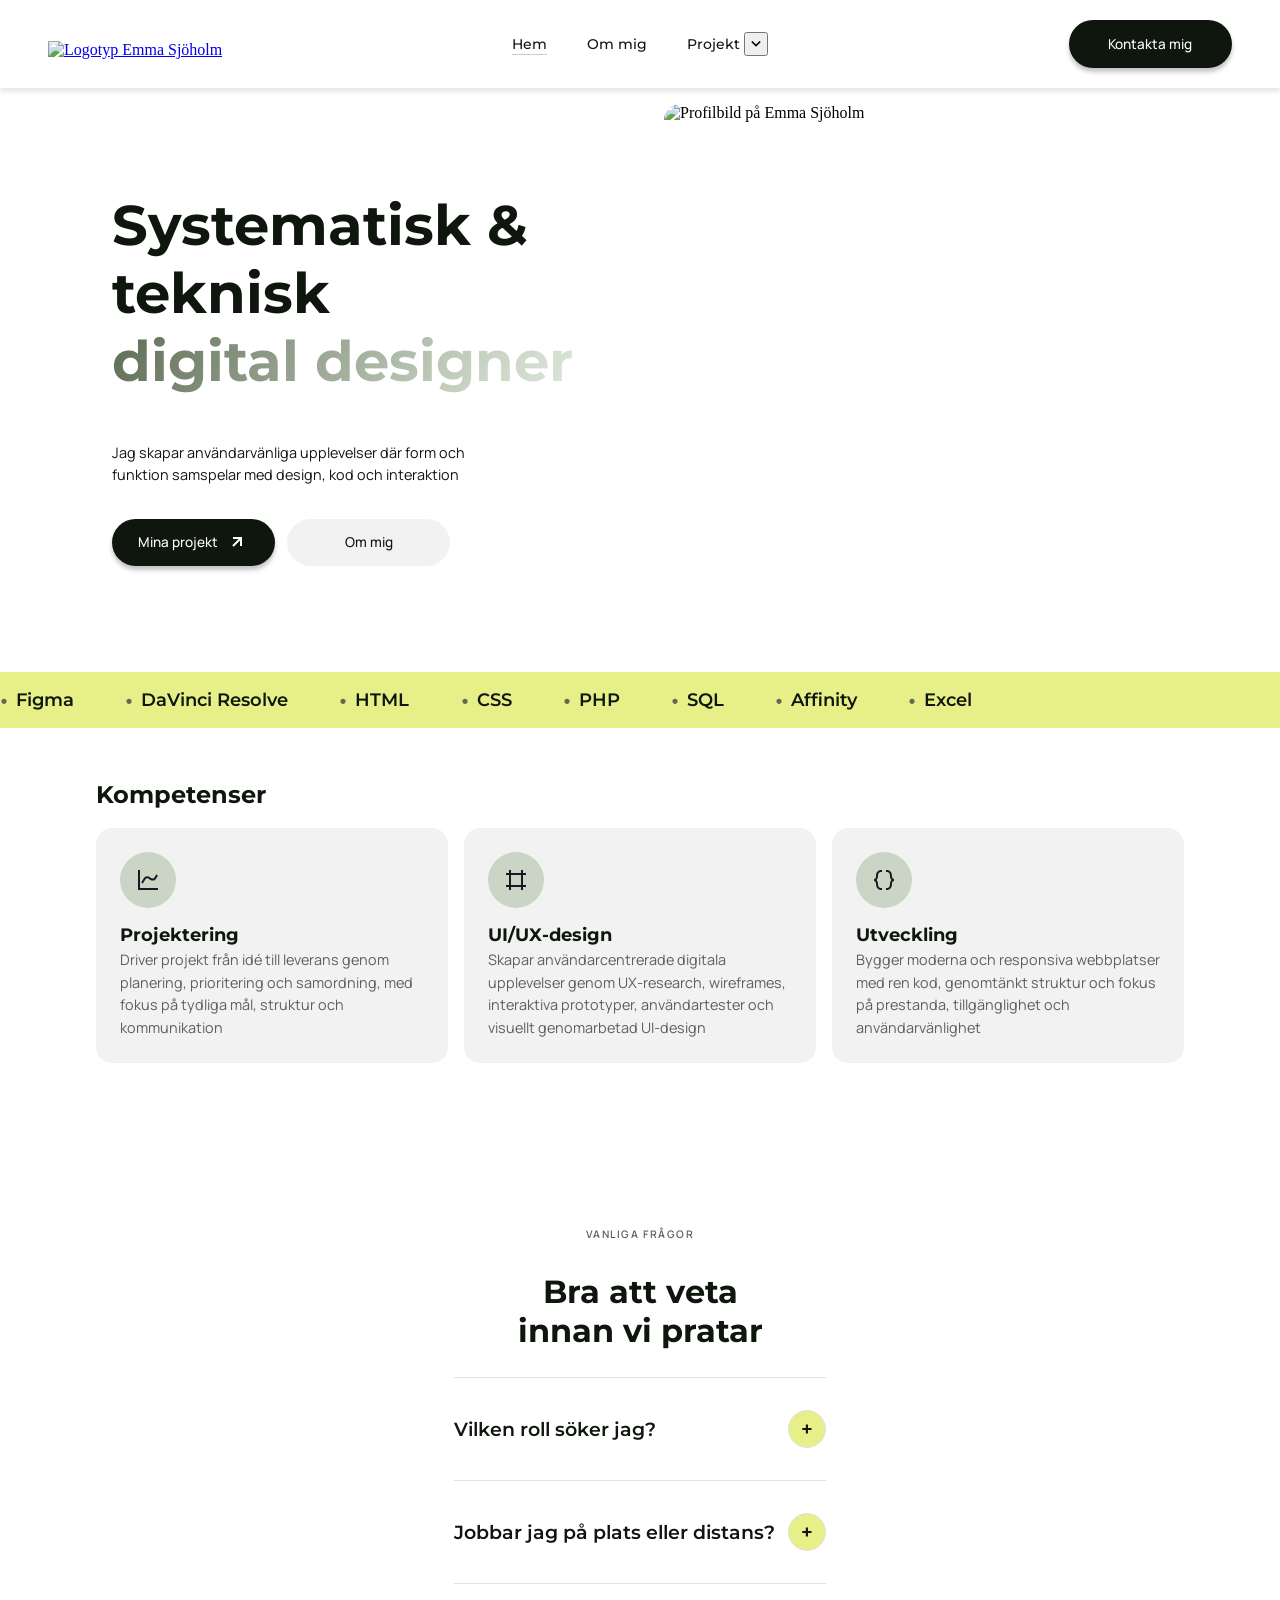
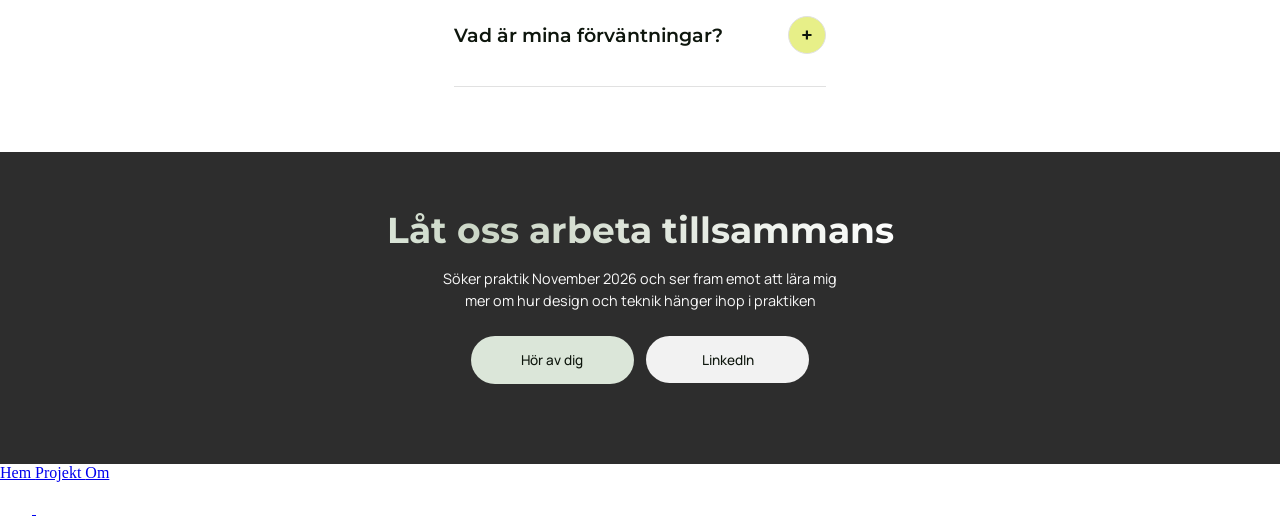
==== commit 50c1ecb5: "Add files via upload" ====
--- a/index.html
+++ b/index.html
@@ -20,26 +20,23 @@
     </div>
     <main>
       <!-- Hero sektion med bakgrundsbil och CT-knappar -->
-      <section id="image_hero">
+      <section id="image_hero" class="stack-center container">
         <div id="text_hero">
-          <img src="assets/images/emma_sjoholm.webp" alt="Profilbild på Emma Sjöholm">
           <h1>
             Systematisk & teknisk
             <br>
-            <span class="digital_designer">
-              Digital designer
+            <span class="highlight">
+              digital designer
             </span>
           </h1>
+          <img src="assets/images/emma_sjoholm.png" alt="Profilbild på Emma Sjöholm">
           <p>
             Jag skapar användarvänliga upplevelser där form och funktion samspelar med design, kod och interaktion
           </p>
-          <div class="hero_btns">
-            <a href="projectoverview.html" class="primary-btn">
+          <div class="btns">
+            <a href="project_overview.html" class="primary-btn">
               Mina projekt
-              <svg xmlns="http://www.w3.org/2000/svg" width="20" height="20" fill="#FFFFFF" viewBox="0 0 24 24">
-                <!--Boxicons v3.0.8 https://boxicons.com | License  https://docs.boxicons.com/free-->
-                <path d="M12 2C6.49 2 2 6.49 2 12s4.49 10 10 10 10-4.49 10-10S17.51 2 12 2m3 13-2.29-2.29-3 3L8.3 14.3l3-3-2.29-2.29h6v6Z">
-                </path>
+              <svg  xmlns="http://www.w3.org/2000/svg" width="24" height="24"  fill="currentColor" viewBox="0 0 24 24" ><!--Boxicons v3.0.8 https://boxicons.com | License  https://docs.boxicons.com/free--><path d="M17 16V7H8v2h5.59l-6.3 6.29 1.42 1.42 6.29-6.3V16z"></path>
               </svg>
             </a>
             <a href="about.html" class="secondary-btn">
@@ -48,72 +45,127 @@
           </div>
         </div>
       </section>
+      <div class="marquee">
+        <div class="marquee-group">
+          <span><span class="marquee-dot">•</span> Figma</span>
+          <span><span class="marquee-dot">•</span> DaVinci Resolve</span>
+          <span><span class="marquee-dot">•</span> HTML</span>
+          <span><span class="marquee-dot">•</span> CSS</span>
+          <span><span class="marquee-dot">•</span> PHP</span>
+          <span><span class="marquee-dot">•</span> SQL</span>
+          <span><span class="marquee-dot">•</span> Affinity</span>
+          <span><span class="marquee-dot">•</span> Excel</span>
+        </div>
+      </div>
       <!-- Kompetenskort med ikoner -->
       <section>
         <h2 id="qualification-headline">
           Kompetenser
         </h2>
-        <div class="cards-row">
-          <div class="cards">
-            <div class="cards_header">
-              <svg  xmlns="http://www.w3.org/2000/svg" width="42" height="42"  fill="#2421CF" viewBox="0 0 24 24" >
+        <div class="card-group card-group--row stack">
+          <div class="card stack surface fill-width">
+            <div class="card-header stack">
+              <div class="card-icon icon-circle">
+              <svg  xmlns="http://www.w3.org/2000/svg" width="32" height="32"  fill="#161925" viewBox="0 0 24 24" >
                 <!--Boxicons v3.0.8 https://boxicons.com | License  https://docs.boxicons.com/free-->
                 <path d="M4 2H2v19c0 .55.45 1 1 1h19v-2H4z">
                 </path>
                 <path d="M11.25 10.28c.75-.06 1.45.24 1.93.8.91 1.06 2.3 1.62 3.69 1.49 1.4-.13 2.64-.94 3.34-2.16l1.67-2.91-1.74-.99-1.67 2.91c-.38.66-1.03 1.08-1.79 1.16-.77.07-1.48-.22-1.98-.8a4.29 4.29 0 0 0-3.6-1.5c-1.38.1-2.6.84-3.34 2.02l-2.61 4.17 1.7 1.06 2.61-4.17c.4-.63 1.05-1.03 1.79-1.08">
                 </path>
               </svg>
+              </div>
               <h3>
-                Projektledning
+                Projektering
               </h3>
             </div>
             <p>
-              Vägledning från tidig idé till väl genomtänkt leverans
+              Driver projekt från idé till leverans genom planering, prioritering och samordning, med fokus på tydliga mål, struktur och kommunikation
             </p>
           </div>
-          <div class="cards">
-            <div class="cards_header">
-              <svg  xmlns="http://www.w3.org/2000/svg" width="42" height="42"  fill="#2421CF" viewBox="0 0 24 24" >
+          <div class="card stack surface fill-width">
+            <div class="card-header stack">
+              <div class="card-icon icon-circle">
+              <svg  xmlns="http://www.w3.org/2000/svg" width="32" height="32"  fill="#161925" viewBox="0 0 24 24" >
+                <!--Boxicons v3.0.8 https://boxicons.com | License  https://docs.boxicons.com/free-->
+                <path d="M19 2h-2v3H7V2H5v3H2v2h3v10H2v2h3v3h2v-3h10v3h2v-3h3v-2h-3V7h3V5h-3zm-2 15H7V7h10z">
+                </path>
+              </svg>
+              </div>
+              <h3>
+                UI/UX-design
+              </h3>
+            </div>
+            <p>
+              Skapar användarcentrerade digitala upplevelser genom UX-research, wireframes, interaktiva prototyper, användartester och visuellt genomarbetad UI-design
+            </p>
+          </div>
+          <div class="card stack surface fill-width">
+            <div class="card-header stack">
+              <div class="card-icon icon-circle">
+              <svg  xmlns="http://www.w3.org/2000/svg" width="32" height="32"  fill="#161925" viewBox="0 0 24 24" >
                 <!--Boxicons v3.0.8 https://boxicons.com | License  https://docs.boxicons.com/free-->
                 <path d="M4 8c0 2.8-1.68 2.99-2.01 3v2c.1 0 2.01.03 2.01 3 0 4.74 3.27 6 5 6h1v-2h-.99C8.7 20 6 19.83 6 16c0-1.99-.67-3.25-1.5-4C5.34 11.25 6 9.99 6 8c0-3.83 2.7-3.99 3-4h1V2H9C7.27 2 4 3.26 4 8m16 0c0-4.74-3.27-6-5-6h-1v2h.99C15.3 4 18 4.17 18 8c0 1.99.67 3.25 1.5 4-.84.75-1.5 2.01-1.5 4 0 3.83-2.7 3.99-3 4h-1v2h1c1.73 0 5-1.26 5-6 0-2.8 1.68-2.99 2.01-3v-2c-.1 0-2.01-.03-2.01-3">
                 </path>
               </svg>
+              </div>
               <h3>
                 Utveckling
               </h3>
             </div>
             <p>
-              Bygger webbplatser med hög kvalitet
-            </p>
-          </div>
-          <div class="cards">
-            <div class="cards_header">
-              <svg  xmlns="http://www.w3.org/2000/svg" width="42" height="42"  fill="#2421CF" viewBox="0 0 24 24" >
-                <!--Boxicons v3.0.8 https://boxicons.com | License  https://docs.boxicons.com/free-->
-                <path d="M19 2h-2v3H7V2H5v3H2v2h3v10H2v2h3v3h2v-3h10v3h2v-3h3v-2h-3V7h3V5h-3zm-2 15H7V7h10z">
-                </path>
-              </svg>
-              <h3>
-                UI/UX-design
-              </h3>
-            </div>
-            <p>
-              Designar intuitiva och estetiska gränssnitt
+              Bygger moderna och responsiva webbplatser med ren kod, genomtänkt struktur och fokus på prestanda, tillgänglighet och användarvänlighet
             </p>
           </div>
         </div>
       </section>
+      <!-- Frågesektion med telefon-mockup bakom -->
+<div class="faq-phone-mockup">
+  <div class="faq-content">
+    <section class="faq stack">
+      <p class="nav-meny-text">VANLIGA FRÅGOR</p>
+      <h2>Bra att veta<br>innan vi pratar</h2>
+      <details class="faq-item">
+        <summary class="faq-btn">
+          <span class="faq-question">Vilken roll söker jag?</span>
+          <span class="faq-icon icon-circle">+</span>
+        </summary>
+        <p>Jag söker en praktikplats (VFU) på heltid under fem veckor från november 2026, gärna inom UX-design och/eller frontendutveckling.</p>
+      </details>
+      <details class="faq-item">
+        <summary class="faq-btn">
+          <span class="faq-question">Jobbar jag på plats eller distans?</span>
+          <span class="faq-icon icon-circle">+</span>
+        </summary>
+        <p>Jag är öppen för arbete på distans, hybrid eller på plats. Jag bor i Gällivare och kan arbeta på plats i närområdet, men har sedan innan god erfarenhet av att arbeta helt på distans från tidigare arbete och studier.</p>
+      </details>
+      <details class="faq-item">
+        <summary class="faq-btn">
+          <span class="faq-question">Vad är mina förväntningar?</span>
+          <span class="faq-icon icon-circle">+</span>
+        </summary>
+        <p>Jag ser fram emot att få ta del av er verksamhet från början till slut och lära mig av era erfarenheter.</p>
+      </details>
+    </section>
+  </div>
+</div>
       <!-- Kontakt sektion och VFU förfrågan -->
-      <section class="contact_vfu">
+      <section class="contact-vfu stack-center bg-dark">
         <h2>
-          Låt oss arbeta tillsammans!
+          <span class="highlight-secondary">
+          Låt oss arbeta tillsammans
+          </span>
         </h2>
         <p>
-          Söker praktik (VFU) hösten 2026 och ser fram emot att bidra till lösningar där design och teknik samverkar.
+          Söker praktik November 2026 och ser fram emot att lära mig mer om hur design och teknik hänger ihop i praktiken
         </p>
-        <a href="mailto:emmsjoholm@gmail.com" class="primary-btn" aria-label="Skicka e-post till Emma Sjöholm">
+        <div class="btns">
+        <a href="mailto:emmsjoholm@gmail.com" class="tertiary-btn" aria-label="Skicka e-post till Emma Sjöholm">
           Hör av dig
         </a>
+        <a href="https://www.linkedin.com/in/emma-sj%C3%B6holm/" class="secondary-btn" aria-label="Öppna länk till Emma Sjöholms LinkedIn-profil">
+          LinkedIn
+        </a>
+        </div>
       </section>
     </main>
     <!-- Footer via JS fetch -->
--- a/assets/style.css
+++ b/assets/style.css
@@ -1,105 +1,505 @@
-/* ================= Globala variabler ========================= */ :root  {
-  /*-- Primära färger --*/ --color-primary: #2421CF;
-  --color-primary-mid: #2048CB;
-  --color-primary-pale: #BBC8FC;
-  --color-primary-bg: #EDF1FF;
-
-  /*-- Mörkare färger --*/ --color-dark-navy: #1D1C6B;
-  --color-dark-text: #161925;
-  --color-dark-near: #1a1a1a;
-  --color-dark-tag: #2B2E48;
-
-  /*-- Neutrala färger --*/ --color-white: #FFFFFF;
-  --color-surface: #F6F9FF;
+/* =====================================================================
+   INNEHÅLL
+   1. Globala variabler
+   2. Grund (html, body, rubriker, text)
+   3. Bilder
+   4. Återanvändbara klasser
+   5. Etiketter, taggar och markeringar
+   6. Kort
+   7. Header och navigering
+   8. Footer
+   9. Startsida (index)
+  10. Projektöversikt
+  11. Projektsida (case)
+  12. Om mig
+  13. Responsivitet: 768px+, 968px+, 1200px+
+   ===================================================================== */
+
+
+/* ================= 1. Globala variabler ================= */
+:root {
+  /*-- Primära färger --*/
+  --color-primary: #5E6C55;
+  --color-primary-mid: #CAD5C5;
+  --color-primary-pale: #dbe6d9;
+  --color-primary-bg: #ffffff;
+  --color-complementary: #E7EF88;
+
+  /*-- Mörkare färger --*/
+  --color-dark-text: #0E160D;
+  --color-dark-near: #2D2D2D;
+  --color-dark-tag: #273e37;
+
+  /*-- Neutrala färger --*/
+  --color-white: #ffffff;
+  --color-white-text: #e7e7e7;
+  --color-surface: #fafafa;
   --color-border: #E1E1E1;
-  --color-border-accent: #BBC8FC;
-  --color-grey: #808080;
-  --color-label-blue: #809AFA;
-
-  /*-- Övriga färger --*/ --color-dot-inactive: #E0DAFF
-  ;
-  /* Typsnitt */ --font-heading: 'Montserrat', 'Trebuchet MS', Arial, sans-serif;
+  --color-grey: #5e5e5e;
+  --color-mid-grey: #cdcdcd;
+  --color-light-grey: #f2f2f2;
+
+  /*-- Typsnitt --*/
+  --font-heading: 'Montserrat', 'Trebuchet MS', Arial, sans-serif;
   --font-body: 'Manrope', system-ui, 'Segoe UI', Arial, sans-serif;
 
-  /* Typsnittsstorlekar */ --text-h1: 2rem;
-  --text-h2: 1.25rem;
-  --text-h3: 1.125rem;
-  --text-body: 0.85rem;
-  --text-small: 0.75rem;
-  --text-xs: 0.65rem;
-
-  /* Avståndsstorlekar */ --space-xs: 0.25rem;
+  /*-- Typsnittsstorlekar --*/
+  --text-3xl: 2.75rem;
+  --text-2xl: 2.25rem;
+  --text-xl: 1.5rem;
+  --text-lg: 1.12rem;
+  --text-md: 0.9rem;
+  --text-sm: 0.85rem;
+  --text-2xs: 0.65rem;
+
+  /*-- Avstånd --*/
+  --space-xs: 0.25rem;
   --space-sm: 0.5rem;
   --space-md: 1rem;
   --space-lg: 1.5rem;
   --space-xl: 2rem;
   --space-2xl: 3rem;
 
-  /* Radier */ --radius-sm: 0.5rem;
+  /*-- Hörnradier --*/
+  --radius-xs: 0.3rem;
+  --radius-sm: 0.5rem;
   --radius-md: 0.75rem;
   --radius-lg: 1rem;
   --radius-pill: 999px;
 
-  /* Skuggor */ --shadow-header: 0px 4px 4px rgba(22, 25, 37, 0.10);
-
+  /*-- Skuggor --*/
+  --shadow-header: 0px 4px 4px rgba(22, 25, 37, 0.10);
   --shadow-btn: 0px 4px 4px rgba(22, 25, 37, 0.25);
-  /* Layout bredd */ --content-width: 85%;
-}
-
-/* ================ General ================== */ /* Nolla till standardmarginaler och sätt vit bakgrund */ body  {
+
+  /*-- Layoutbredd --*/
+  --content-width: min(85%, 70rem);
+  /* Smalare bredd för färdigheter och erfarenheter på Om mig */
+  --content-width-narrow: min(75%, 52rem);
+}
+
+
+/* ================= 2. Grund ================= */
+
+/* Förhindrar sidled-scroll orsakad av element med 100vw */
+html {
+  overflow-x: clip;
+}
+
+/* Nolla standardmarginaler och sätt vit bakgrund */
+body {
   margin: 0;
   padding: 0;
   background-color: var(--color-white);
 }
 
-/* Begränsa bredd och centera allt utom hero-sektionerna */ main > section:not(#image_hero):not(.stratus-hero)  {
+/* Begränsa bredd och centrera alla sektioner utom hero och kontakt.
+   :where() nollar specificiteten så att mer specifika regler kan skriva över */
+main > section:where(:not(#image_hero):not(.case-hero):not(.contact-vfu)) {
   width: var(--content-width);
   margin-inline: auto;
 }
 
-/* Gemensam typografi och färg för rubrikerna */ h1, h2, h3  {
+/* Gemensam typografi och färg för rubriker */
+h1, h2, h3 {
   font-family: var(--font-heading);
   color: var(--color-dark-text);
 }
 
-/* Rubrikstorlekar */ h1  {
-  font-size: var(--text-h1);
-}
-
-h2  {
-  font-size: var(--text-h2);
-}
-
-h3  {
-  font-size: var(--text-h3);
-}
-
-/* Brödtextens typografi och färg */ p  {
-  font-size: var(--text-body);
+/* h1: sidans huvudrubrik */
+h1 { font-size: var(--text-3xl); }
+/* h2: sektionsrubrik */
+h2 { font-size: var(--text-xl); }
+/* h3: underrubrik */
+h3 { font-size: var(--text-lg); }
+
+/* Brödtext */
+p {
+  font-size: var(--text-md);
   font-family: var(--font-body);
-  color: var(--color-dark-text);
+  color: var(--color-grey);
   line-height: 1.4rem;
 }
 
-/* Etikett för sidans titel */ .page-label  {
+/* Listpunkter */
+li {
+  font-size: var(--text-sm);
+  color: var(--color-grey);
+}
+
+
+/* ================= 3. Bilder ================= */
+
+/* Bild i full bredd */
+.img-full {
+  display: block;
+  width: 100%;
+  height: auto;
+  border-radius: var(--radius-xs);
+  margin-block: var(--space-md);
+}
+
+/* Bilder bredvid varandra, lika breda */
+.img-row {
+  display: flex;
+  gap: var(--space-md);
+  margin-block: var(--space-md);
+  width: 100%;
+}
+
+/* Bilderna i raden delar lika på bredden och beskärs vid behov */
+.img-row img {
+  flex: 1 1 0;
+  min-width: 0;
+  border-radius: var(--radius-xs);
+  object-fit: cover;
+  display: block;
+}
+
+/* Visa hela bilden utan beskärning */
+.img-row--contain img {
+  object-fit: contain;
+}
+
+/* Bildrad som staplas på mobil och ligger på rad från 768px */
+.img-row--stack {
+  flex-direction: column;
+}
+
+/* Staplade bilder: full bredd och egen höjd */
+.img-row--stack img {
+  flex: none;
+  width: 100%;
+  height: auto;
+}
+
+/* Inspiration: mittenbilden ligger överst, lutar åt höger och har sidoskugga */
+.img-middle {
+  z-index: 2;
+  transform: rotate(3deg);
+  box-shadow: -1rem 0 0.5rem -0.5rem #0E160D40, 1rem 0 0.5rem -0.5rem #0E160D40;
+}
+
+/* Inspiration: sidobilderna lutar åt vänster och dras in under mittenbilden */
+.img-sides {
+  transform: rotate(-4deg);
+}
+
+/* Första sidobilden dras in under mittenbilden */
+.img-sides:first-child {
+  margin-right: -2rem;
+}
+
+/* Sista sidobilden dras in under mittenbilden */
+.img-sides:last-child {
+  margin-left: -2rem;
+}
+
+
+/* ================= 4. Återanvändbara klasser =================
+   Läggs till i HTML bredvid elementets specifika klass,
+   t.ex. <div class="card stack surface fill-width"> */
+
+/* .stack: barnen staplas vertikalt. Gap sätts på elementets egen klass */
+.stack {
+  display: flex;
+  flex-direction: column;
+}
+
+/* .stack-center: barnen staplas vertikalt och centreras i sidled */
+.stack-center {
+  display: flex;
+  flex-direction: column;
+  align-items: center;
+}
+
+/* .container: gemensam innehållsbredd, centrerad */
+.container {
+  width: var(--content-width);
+  margin-inline: auto;
+}
+
+/* .fill-width: fyller förälderns bredd, padding räknas in */
+.fill-width {
+  box-sizing: border-box;
+  width: 100%;
+}
+
+/* .surface: ljusgrå ruta med stora rundade hörn (kort, sektioner, projektkort) */
+.surface {
+  background-color: var(--color-light-grey);
+  border-radius: var(--radius-lg);
+}
+
+/* .info-box: rundade hörn för infobox som oftast är mörk (kombineras med .bg-dark) */
+.info-box {
+  border-radius: var(--radius-md);
+  overflow: hidden;
+}
+
+/* .bg-dark: mörk bakgrund med ljus text för rubriker, text, listor och etiketter.
+   Ligger efter .surface så att den vinner när båda används */
+.bg-dark {
+  background-color: var(--color-dark-near);
+}
+
+/* Vita rubriker på mörk bakgrund */
+.bg-dark h2,
+.bg-dark h3 {
+  color: var(--color-white);
+}
+
+/* Ljusgrå brödtext och listor på mörk bakgrund */
+.bg-dark p,
+.bg-dark ul li {
+  color: var(--color-white-text);
+}
+
+/* Gula etiketter på mörk bakgrund */
+.bg-dark .label {
+  color: var(--color-complementary);
+}
+
+/* .icon-circle: rund ikonruta med centrerat innehåll */
+.icon-circle {
+  display: flex;
+  align-items: center;
+  justify-content: center;
+  border-radius: var(--radius-pill);
+}
+
+/* .btn-plain: knapp utan webbläsarens standardutseende */
+.btn-plain {
+  background: none;
+  border: none;
+  cursor: pointer;
+}
+
+/* .row-between: rad med innehåll i varsin ände, justerat uppåt */
+.row-between {
+  display: flex;
+  justify-content: space-between;
+  align-items: flex-start;
+}
+
+/* .row-between--center: samma rad men centrerad i höjdled */
+.row-between--center {
+  align-items: center;
+}
+
+
+/* ================= 5. Etiketter, taggar och markeringar ================= */
+
+/* Delat utseende för versaler med luft mellan bokstäverna */
+.page-label,
+.nav-meny-text {
+  font-weight: 600;
+  font-size: var(--text-2xs);
+  letter-spacing: 0.15em;
+}
+
+/* Etikett ovanför sidans huvudrubrik (pillform med ram) */
+.page-label {
   display: inline-block;
   text-align: center;
   align-self: start;
   justify-content: center;
   background-color: var(--color-primary-bg);
-  border: 1px solid var(--color-border-accent);
-  color: var(--color-grey);
+  border: 1px solid var(--color-primary-mid);
   border-radius: var(--radius-lg);
+  color: var(--color-dark-tag);
   padding: 0.1rem 0.6rem;
   width: auto;
-  letter-spacing: 0.15em;
   text-transform: uppercase;
-  font-weight: 500;
-  font-size: var(--text-small);
   font-family: var(--font-heading);
 }
 
-/* ================= Header navigering ================== */ /* Logotyp till vänster och hamburger-knapp till höger. Skuggning undertill på hela header */ header  {
+/* Liten grå versaltext ("MENY", "VANLIGA FRÅGOR", faktakort) */
+.nav-meny-text {
+  font-family: var(--font-body);
+  color: var(--color-grey);
+  margin: 0;
+  display: flex;
+  justify-content: center;
+}
+
+/* Etikett: liten text i versaler. Färg och avstånd styrs av sammanhanget */
+.label {
+  font-weight: 700;
+  font-size: var(--text-sm);
+  font-family: var(--font-heading);
+  text-transform: uppercase;
+  letter-spacing: 0.08em;
+  color: var(--color-primary);
+  margin: 0;
+}
+
+/* Etikett med text under: mer luft ovanför, tätt intill sin text */
+.label-group .label {
+  margin: var(--space-lg) 0 var(--space-xs) 0;
+}
+
+/* Första etiketten i en grupp behöver inget extra avstånd ovanför */
+.label-group:first-child .label {
+  margin-top: 0;
+}
+
+/* Texten direkt efter etiketten */
+.label-group .label + p,
+.label-group .label + ul {
+  margin-top: 0;
+}
+
+/* Delat utseende för taggar och datumtagg */
+.tags li,
+.date-tag {
+  background-color: var(--color-primary-pale);
+  color: var(--color-dark-tag);
+  font-size: var(--text-2xs);
+  font-family: var(--font-heading);
+}
+
+/* Lista med taggar (projektkort, om mig) */
+.tags {
+  list-style: none;
+  margin: 0;
+  padding: 0;
+  display: flex;
+  flex-wrap: wrap;
+  gap: var(--space-sm);
+}
+
+/* Varje tagg: pillform med luft runt texten */
+.tags li {
+  border-radius: var(--radius-pill);
+  padding: 0.4rem 0.8rem;
+}
+
+/* Datumtagg i kort, utan radbrytning */
+.date-tag {
+  border: 1px solid var(--color-primary-mid);
+  border-radius: var(--radius-lg);
+  padding: 0.2rem 0.7rem;
+  white-space: nowrap;
+  min-width: 4rem;
+  min-height: 1rem;
+  text-align: center;
+}
+
+/* Ord markerade med gradient (hero) */
+.highlight {
+  color: transparent;
+  background: linear-gradient(120deg, var(--color-primary) 0%, var(--color-primary-mid) 80%, var(--color-primary-pale) 100%);
+  background-clip: text;
+  -webkit-background-clip: text;
+}
+
+/* Ord markerade med gradient på mörk bakgrund */
+.highlight-secondary {
+  color: transparent;
+  background: linear-gradient(-120deg, var(--color-primary-bg) 0%, var(--color-primary-mid) 80%, var(--color-primary-pale) 100%);
+  background-clip: text;
+  -webkit-background-clip: text;
+}
+
+
+/* ================= 6. Kort ================= */
+
+/* Kort (kompetens, erfarenhet). Använd med .stack, .surface och .fill-width */
+.card {
+  gap: var(--space-xs);
+  padding: var(--space-lg);
+}
+
+/* Nolla inbyggd marginal på rubrik och text i kort */
+.card h3,
+.card p {
+  margin: 0;
+}
+
+/* Ikon och rubrik staplade vertikalt. Använd med .stack */
+.card-header {
+  gap: var(--space-md);
+}
+
+/* Cirkel runt ikonen. Använd med .icon-circle */
+.card-icon {
+  background-color: var(--color-primary-mid);
+  padding: var(--space-md);
+  width: 1.5rem;
+  height: 1.5rem;
+}
+
+/* Ikonen i kortet utan egen bakgrund eller padding */
+.card-header svg {
+  background: none;
+  border-radius: 0;
+  padding: 0;
+}
+
+/* Titel och datum i samma rad. Använd med .row-between */
+.card-top {
+  margin-bottom: var(--space-xs);
+  gap: var(--space-sm);
+}
+
+/* Grå undertitel */
+.card-subtitle {
+  font-family: var(--font-heading);
+  color: var(--color-grey);
+}
+
+/* Grupp av kort: under varandra på mobil, på rad med .card-group--row från 768px.
+   Använd med .stack */
+.card-group {
+  gap: var(--space-md);
+}
+
+
+/* ================= 7. Header och navigering ================= */
+
+/* Punktlista för dropdown (mobil och desktop): linje på listan, prick på varje länk */
+.dropdown-list {
+  position: relative;
+  list-style: none;
+  margin: 0;
+  padding: 0 0 0 2.5rem;
+  display: flex;
+  flex-direction: column;
+  gap: var(--space-xl);
+}
+
+/* Vertikal linje till vänster i dropdown-listan */
+.dropdown-list::before {
+  content: "";
+  position: absolute;
+  left: 0.75rem;
+  top: 0.5rem;
+  bottom: 0.5rem;
+  width: 2px;
+  background-color: var(--color-border);
+}
+
+/* Länkarna i dropdown-listan, positionerade för pricken */
+.dropdown-list a {
+  position: relative;
+  padding-left: var(--space-md);
+}
+
+/* Prick framför varje länk i dropdown-listan */
+.dropdown-list a::before {
+  content: "";
+  position: absolute;
+  left: calc(-1.75rem - 0.2rem + 1px);
+  top: 50%;
+  transform: translateY(-50%);
+  width: 0.4rem;
+  height: 0.4rem;
+  border-radius: var(--radius-pill);
+  background-color: var(--color-primary);
+}
+
+/* Logotyp till vänster och hamburger-knapp till höger, skugga undertill */
+header {
   display: flex;
   justify-content: space-between;
   align-items: center;
@@ -107,40 +507,40 @@
   box-shadow: var(--shadow-header);
 }
 
-/* Header stannar kvar högst upp vid skroll */ #header  {
+/* Header stannar kvar högst upp vid skroll */
+#header {
   position: sticky;
   top: 0;
   z-index: 300;
   background-color: var(--color-white);
 }
 
-/* Kvadratisk logotyp med lite utrymme ovanför för matchning med hamburger-knapp */ .logo  {
+/* Kvadratisk logotyp med utrymme ovanför för att matcha hamburger-knappen */
+.logo {
   width: var(--space-xl);
   height: auto;
   padding-top: 0.75rem;
 }
 
-/* Hamburger-knapp som öppnar menyn */ .hamburger-btn  {
-  display: flex;
-  align-items: center;
-  justify-content: center;
-  background: none;
-  border: none;
-  cursor: pointer;
+/* Hamburger-knapp som öppnar menyn. Använd med .btn-plain och .icon-circle */
+.hamburger-btn {
   padding: var(--space-sm);
   color: var(--color-dark-near);
   z-index: 200;
 }
 
-/* Hamburger-knapp blå vid hovring */ .hamburger-btn:hover  {
+/* Hamburger-knappen byter färg vid hover */
+.hamburger-btn:hover {
   color: var(--color-primary);
 }
 
-/* Hamburger-knapp döljs när nav-overlay är öppen */ .hamburger-btn.active  {
+/* Hamburger-knappen döljs när menyn är öppen */
+.hamburger-btn.active {
   display: none;
 }
 
-/* Fullskärmsoverlay syns ej när den är inaktiv */ #nav-overlay  {
+/* Fullskärmsmeny, osynlig och ej klickbar när den är inaktiv */
+#nav-overlay {
   position: fixed;
   inset: 0;
   background-color: var(--color-white);
@@ -155,48 +555,31 @@
   transition: opacity 0.3s ease;
 }
 
-/* Fullskärmsoverlay synlig och klickbar vid JS .active */ #nav-overlay.active  {
+/* Fullskärmsmeny synlig och klickbar (JS lägger till .active) */
+#nav-overlay.active {
   opacity: 1;
   pointer-events: all;
 }
 
-/* Rad med meny-text till vänster och stäng-knapp till höger */ .nav-top  {
-  display: flex;
-  justify-content: space-between;
-  align-items: center;
-}
-
-/* Liten grå "MENY"-text */ .nav-meny-text  {
-  font-weight: 600;
-  font-size: var(--text-small);
-  font-family: var(--font-body);
-  letter-spacing: 0.15em;
-  color: var(--color-grey);
-  margin: 0;
-}
-
-/* Vertikal lista utan punkter */ .nav-links  {
+/* Vertikal menylista utan punkter. Använd med .stack */
+.nav-links {
   list-style: none;
   padding: 0;
   margin: 0;
-  display: flex;
-  flex-direction: column;
-}
-
-/* Vardera meny staplas vertikalt */ .nav-links li  {
-  display: flex;
-  flex-direction: column;
-}
-
-/* Rad med länkar och nummer utom nav-nummer-wrap för att undvika konflikt */ .nav-links li div:not(.nav-nummer-wrap)  {
+}
+
+/* Rad med länk i menyn: länk till vänster, pil till höger */
+.nav-links li > div {
   display: flex;
   justify-content: space-between;
   align-items: center;
   padding: var(--space-lg) 0;
 }
 
-/* Stora menyalternativ */ .nav-links li a  {
-  display: flex;
+/* Stora menyalternativ */
+.nav-links li a {
+  display: flex;
+  align-items: center;
   gap: var(--space-md);
   text-decoration: none;
   color: var(--color-dark-text);
@@ -206,291 +589,426 @@
   width: 100%;
 }
 
-/* Blå färg vid hovring */ .nav-links li a:hover  {
+/* Menyalternativ byter färg vid hover */
+.nav-links li a:hover {
   color: var(--color-primary);
 }
 
-/* Ljusblå siffra till höger om menyalternativen */ .nav-nummer  {
-  font-size: 0.9rem;
-  font-family: var(--font-heading);
-  color: var(--color-primary-pale);
-  white-space: nowrap;
-}
-
-/* Avdelare mellan menyalternativ */ .nav-links hr  {
+/* Avdelare mellan menyalternativ */
+.nav-links hr {
   border: none;
   border-top: 1px solid var(--color-border);
   margin: 0;
 }
 
-/* Kontakt-knapp längst ner i menyn för lätt åtkomst */ .nav-bottom  {
-  display: flex;
-  flex-direction: column;
-  align-items: center;
-  margin-top: auto;
-  padding-bottom: var(--space-2xl);
-}
-
-/* Wrapper för siffra och dropdown-pil bredvid "Projekt" */ .nav-nummer-wrap  {
-  display: flex;
-  align-items: center;
-  gap: var(--space-sm);
-}
-
-/* Dold dropdown-lista som syns vid klick på pil */ .nav-dropdown  {
-  list-style: none;
-  padding: 0 0 var(--space-md) 2.5rem;
-  margin: 0;
+/* Kontaktknapp längst ner i menyn. Använd med .stack-center */
+.nav-bottom {
+  margin-block: auto;
+}
+
+/* Dold dropdown-lista som visas vid klick på pilen */
+.nav-dropdown {
   display: none;
-  flex-direction: column;
-  gap: 0.75rem;
-}
-
-/* Visa dropdown vid JS .active */ .nav-dropdown.active  {
-  display: flex;
-}
-
-/* Mindre indragen text för projektnamn */ .nav-dropdown li a  {
-  font-size: var(--space-md);
-  padding-left: var(--space-md);
-}
-
-/* Pil-knapp för att öppna och stänga dropdown */ .dropdown-toggle  {
-  background: none;
-  border: none;
-  cursor: pointer;
+  margin-bottom: var(--space-md);
+}
+
+/* Visa dropdown (JS lägger till .active) */
+.nav-dropdown.active {
+  display: flex;
+}
+
+/* Mindre text för projektnamn i dropdown */
+.nav-dropdown li a {
+  font-size: 1rem;
+}
+
+/* Pilknapp som öppnar och stänger dropdown. Använd med .btn-plain */
+.dropdown-toggle {
   padding: 0;
   display: flex;
   align-items: center;
   transition: transform 0.3s ease;
 }
 
-/* Rotera pilen 180 grader */ .dropdown-toggle.active  {
+/* Rotera pilen 180 grader när dropdown är öppen */
+.dropdown-toggle.active {
   transform: rotate(180deg);
 }
 
-/* Ej visa desktopversion header på mindre skärmar */ .desktop-nav, .desktop-contact  {
+/* Desktopnavigering döljs på mindre skärmar */
+.desktop-nav,
+.desktop-contact {
   display: none;
 }
 
-/* ============== Footer ================ */ /* Footer med bakgrundsbild och innehåll längst ned */ #image_footer  {
-  position: relative;
-  background-image: url('images/footer_background.webp');
-  background-size: cover;
+
+/* ================= 8. Footer ================= */
+
+/* Footer: bild längst ner, länkar och ikoner ovanför. Använd med .stack-center */
+#image-footer {
+  background-image: url('images/footer_background.png');
+  background-size: auto 16rem;
   background-position: center bottom;
   background-repeat: no-repeat;
-  height: 35svh;
-  width: 100%;
-  display: flex;
-  flex-direction: column;
-  align-items: center;
-  justify-content: flex-end;
-  padding-bottom: var(--space-2xl);
   gap: var(--space-lg);
-}
-
-/* Vertikala navigeringslänkar i footer */ .footer_nav  {
-  display: flex;
-  flex-direction: column;
-  align-items: center;
+  padding: var(--space-2xl) 0 calc(12rem + var(--space-sm));
+}
+
+/* Navigeringslänkar i footern. Använd med .stack-center */
+.footer-nav {
   gap: var(--space-md);
 }
 
-/* Vita länkar utan understrykning */ .footer_nav a  {
+/* Länkar i footern, utan understrykning */
+.footer-nav a {
   font-weight: 400;
   font-family: var(--font-heading);
   text-decoration: none;
-  color: var(--color-white);
-}
-
-/* Ikoner i rad */ .footer_social  {
-  display: flex;
-  gap: var(--space-lg);
-}
-
-/* ============== Index ================ */ /* Fullskärmshero med bakgrundsbild */ #image_hero  {
+  color: var(--color-grey);
+}
+
+/* Sociala ikoner */
+.footer-social {
+  display: flex;
+  gap: var(--space-xl);
+}
+
+
+/* ================= 9. Startsida (index) ================= */
+
+/* Hero med profilbild och text. Använd med .stack-center och .container */
+#image_hero {
+  background-image: none;
+  background-color: var(--color-white);
+  height: auto;
+  padding-bottom: var(--space-2xl);
+}
+
+/* Delat för hero-bilder: kvadratiska, beskurna och rundade */
+#image_hero > img,
+#text_hero img {
+  aspect-ratio: 1 / 1;
+  object-fit: cover;
+  border-radius: var(--radius-lg);
+}
+
+/* Profilbild som direkt barn i hero */
+#image_hero > img {
+  width: 70%;
+  max-width: 16rem;
+  margin-top: var(--space-xl);
+}
+
+/* Textblock i hero: vänsterjusterat med luft runt */
+#text_hero {
+  position: static;
+  text-align: left;
+  align-items: flex-start;
+  padding: var(--space-md);
+}
+
+/* Profilbild i text-hero */
+#text_hero img {
+  width: 100%;
+  height: 100%;
+}
+
+/* Mörk text i hero med begränsad radlängd */
+#text_hero h1,
+#text_hero p {
+  color: var(--color-dark-text);
+  max-width: 45ch;
+}
+
+/* Utrymme under brödtexten, men inte ovanför */
+#text_hero p {
+  margin-top: 0;
+  margin-bottom: 2rem;
+}
+
+/* Knappar bredvid varandra */
+.btns {
+  display: flex;
+  gap: 0.75rem;
+  justify-content: center;
+}
+
+/* Marquee: JS klonar .marquee-group så att loopen blir sömlös.
+   --marquee-gap styr både avstånd mellan orden och mellan grupperna */
+.marquee {
+  --marquee-gap: clamp(var(--space-2xl), 4vw, 5rem);
+  display: flex;
+  overflow: hidden;
+  background-color: var(--color-complementary);
+  padding: var(--space-md) 0;
+}
+
+/* Varje grupp flyttas exakt sin egen bredd åt vänster, sedan börjar den om */
+.marquee-group {
+  display: flex;
+  flex-shrink: 0;
+  gap: var(--marquee-gap);
+  padding-right: var(--marquee-gap);
+  animation: scroll 45s linear infinite;
+}
+
+/* Ord i marquee */
+.marquee-group span {
+  display: flex;
+  align-items: center;
+  gap: var(--space-sm);
+  font-family: var(--font-heading);
+  font-size: var(--text-lg);
+  color: var(--color-dark-text);
+  font-weight: 600;
+}
+
+/* Punkt framför varje ord */
+.marquee-dot {
+  color: var(--color-primary) !important;
+  font-size: 1.5rem !important;
+  line-height: 1;
+}
+
+/* Marquee-animation: flyttar gruppen sin egen bredd åt vänster */
+@keyframes scroll {
+  from { transform: translateX(0); }
+  to   { transform: translateX(-100%); }
+}
+
+/* Ingen rörelse för dem som har animationer avstängda */
+@media (prefers-reduced-motion: reduce) {
+  /* Stäng av rörelsen i marquee */
+  .marquee-group {
+    animation: none;
+  }
+}
+
+/* Utrymme ovanför kompetensrubriken */
+#qualification-headline {
+  padding-top: var(--space-xl);
+}
+
+/* ---- Vanliga frågor (.faq används med .stack) ---- */
+
+/* Rubriken "Bra att veta" centrerad */
+.faq h2 {
+  text-align: center;
+}
+
+/* Underrubrik i frågesektionen med luft under */
+.faq h3 {
+  margin: var(--space-sm) 0 var(--space-xl) 0;
+}
+
+/* Frågetext, skalar med telefonens bredd */
+.faq-question {
+  max-width: 30ch;
+  font-size: clamp(var(--text-md), 4cqw, 1.6rem);
+}
+
+/* Varje fråga avgränsas med linje */
+.faq-item {
+  border-top: 1px solid var(--color-border);
+  padding: var(--space-md) 0;
+}
+
+/* Linje även under sista frågan */
+.faq-item:last-child {
+  border-bottom: 1px solid var(--color-border);
+}
+
+/* Svarstext i frågorna */
+.faq-item p {
+  font-size: clamp(var(--text-sm), 2.8cqw, 1.2rem);
+  margin: 0;
+  padding-bottom: var(--space-md);
+  line-height: 1.6;
+  max-width: 40ch;
+}
+
+/* Frågeraden: fråga till vänster, plusknapp till höger */
+.faq-btn {
+  list-style: none;
+  display: flex;
+  justify-content: space-between;
+  align-items: center;
+  cursor: pointer;
+  font-family: var(--font-heading);
+  font-size: var(--text-lg);
+  font-weight: 600;
+  color: var(--color-dark-text);
+  padding: var(--space-sm) 0;
+}
+
+/* Dölj webbläsarens egen pil */
+.faq-btn::-webkit-details-marker {
+  display: none;
+}
+
+/* Plusknapp som skalar med telefonens bredd. Använd med .icon-circle */
+.faq-icon {
+  width: clamp(2.25rem, 6cqw, 3.25rem);
+  height: clamp(2.25rem, 6cqw, 3.25rem);
+  border: 1px solid var(--color-border);
+  font-size: 1.25rem;
+  flex-shrink: 0;
+  transition: transform 0.3s ease;
+  background-color: var(--color-complementary);
+}
+
+/* Rotera + till × när frågan är öppen */
+details[open] .faq-icon {
+  transform: rotate(45deg);
+}
+
+/* Telefonbild som ram runt frågorna */
+.faq-phone-mockup {
   position: relative;
-  background-image: url('images/hero_background.webp');
-  background-size: cover;
-  background-position: center bottom;
+  width: clamp(320px, 85vw, 600px);
+  aspect-ratio: 898 / 1378;
+  margin-inline: auto;
+  margin-top: 3rem;
+  background-image: url('images/phone_background.png');
+  background-size: contain;
+  background-position: center;
   background-repeat: no-repeat;
-  height: 90svh;
-  width: 100%;
-}
-
-/* Centrerad text placeras i nedre delen av hero */ #text_hero  {
-  display: flex;
-  flex-direction: column;
-  align-items: center;
+  container-type: inline-size;
+}
+
+/* Skärmytan inuti telefonen, scrollar om innehållet är högre */
+.faq-content {
   position: absolute;
-  bottom: 3rem;
-  padding: var(--space-md);
+  top: 12%;
+  left: 8%;
+  right: 8%;
+  bottom: 6%;
+  overflow-y: auto;
+  padding: var(--space-lg) var(--space-md);
+}
+
+/* ---- Kontaktsektion (VFU). Använd med .stack-center och .bg-dark ---- */
+
+/* Centrerad text med luft runt */
+.contact-vfu {
   text-align: center;
-  left: 0;
-  right: 0;
-}
-
-/* Responsiv storlek på profilbild */ #text_hero img  {
-  width: clamp(11.25rem, 30vw, 20rem);
-  height: clamp(11.25rem, 30vw, 20rem);
-  border-radius: 50%;
-  object-fit: cover;
-}
-
-/* Vit text mot mörk bakgrundsbild */ #text_hero h1, #text_hero p  {
-  color: var(--color-white);
-}
-
-/* Utrymme under brödtexten, men inte ovanför */ #text_hero p  {
+  padding: var(--space-2xl);
+}
+
+/* Luft ovanför och under knappen */
+.contact-vfu a {
+  margin: var(--space-md) 0 var(--space-xl) 0;
+}
+
+/* Egen textfärg som skriver över .bg-dark */
+.contact-vfu h2,
+.contact-vfu p {
+  margin: var(--space-sm);
+  color: var(--color-surface);
+}
+
+/* Begränsa radlängden på texten */
+.contact-vfu p {
+  max-width: 45ch;
+}
+
+/* Större rubrik */
+.contact-vfu h2 {
+  font-size: var(--text-2xl);
+}
+
+
+/* ================= 10. Projektöversikt ================= */
+
+/* Introtext. Använd med .stack */
+.project-intro {
+  padding: var(--space-xl) 0 var(--space-md) 0;
+}
+
+/* Introtexten utan övre marginal */
+.project-intro p {
   margin-top: 0;
-  margin-bottom: 3rem;
-}
-
-/* För bättre radläsning */ #text_hero h1  {
-  font-size: 1.5rem !important;
-}
-
-/* Ljusblå färg för "Digital designer" i rubrik för att framhäva text */ .digital_designer  {
-  color: var(--color-primary-pale);
-}
-
-/* CTA-knappar bredvid varandra */ .hero_btns  {
-  display: flex;
-  gap: 1rem;
-  flex-wrap: wrap;
-  justify-content: center;
-}
-
-/* Kompetenskort med ljusblå bakgrund */ .cards  {
-  display: flex;
-  flex-direction: column;
-  align-items: flex-start;
-  gap: var(--space-xs);
-  background-color: var(--color-surface);
-  border-radius: var(--radius-lg);
-  border: 1.5px solid var(--color-border);
-  padding: var(--space-lg);
-  margin-bottom: var(--space-md);
-}
-
-/* Ikon och rubrik staplade vertikalt */ .cards_header  {
-  display: flex;
-  flex-direction: column;
-  gap: var(--space-md);
-}
-
-/* Nolla inbyggd margin på rubrik och text inuti kort */ .cards h3, .cards p  {
-  margin: 0;
-}
-
-/* Grå brödtext */ .cards p  {
-  color: var(--color-grey);
-}
-
-/* Utrymme ovanför kompetensrubriken */ #qualification-headline  {
-  padding-top: var(--space-xl);
-}
-
-/* Centrerad VFU-sektion med kontakt-knapp */ .contact_vfu  {
-  text-align: center;
-  display: flex;
-  flex-direction: column;
-  align-items: center;
-  padding: var(--space-xl) 0;
-}
-
-/* Utrymme ovanför kontakt-knapp */ .contact_vfu a  {
-  margin: var(--space-md) 0 var(--space-xl) 0;
-}
-
-/* Liten margin på rubrik och text */ .contact_vfu h2, .contact_vfu p  {
-  margin: var(--space-sm);
-}
-
-/* ============== Projektöversikt ================ */ /* Centrerad introtext */ .project-intro  {
-  padding: var(--space-xl) 0 var(--space-md) 0;
-  display: flex;
-  flex-direction: column;
-}
-
-/* Nolla inbyggd margin på brödtext intro */ .project-intro p  {
-  margin-top: 0;
-}
-
-/* Litet avstånd under h1 intro */ .project-intro h1  {
+}
+
+/* Lite luft under rubriken */
+.project-intro h1 {
   margin-bottom: var(--space-sm);
 }
 
-/* Vertikal lista med projektkort */ .project-list  {
-  width: var(--content-width);
-  margin-inline: auto;
-  display: flex;
-  flex-direction: column;
+/* Större brödtext */
+.copy {
+  font-size: var(--text-lg);
+}
+
+/* Lista med projektkort. Använd med .stack och .container */
+.project-list {
   gap: var(--space-md);
   padding-bottom: var(--space-2xl);
 }
 
-/* Projektkort med ram och rundade hörn */ .project-cards  {
-  border-radius: var(--radius-lg);
+/* Projektkort med ram. Använd med .surface */
+.project-cards {
   overflow: hidden;
   position: relative;
   border: 1px solid var(--color-border);
 }
 
-/* Länk täcker hela kortet för enkel navigering */ .project-cards a  {
+/* Länken täcker hela kortet */
+.project-cards a {
   display: block;
   position: relative;
   text-decoration: none;
 }
 
-/* Projektbild med fast bildförhållande */ .project-cards img  {
-  display: block;
+/* Dölj den delen av bilden som zoomas utanför kortet */
+.project-img-wrap {
+  overflow: hidden;
+}
+
+/* Delat för kortbild och platshållare */
+.project-cards img,
+.project-placeholder {
   width: 100%;
   aspect-ratio: 16 / 9;
-  height: auto;
+}
+
+/* Bild i kortet, zoomas vid hover */
+.project-cards img {
+  display: block;
   object-fit: cover;
-}
-
-/* Platshållare med ljusblå bakgrund för kommande projekt */ .project-placeholder  {
-  width: 100%;
-  aspect-ratio: 16 / 9;
-  background: var(--color-surface);
-}
-
-/* Projektnamn och taggar placerade längst ner i kortet */ .project-info  {
-  position: absolute;
-  bottom: 0;
-  left: 0;
-  right: 0;
+  transition: transform 0.4s ease;
+}
+
+/* Zooma bilden vid hover */
+.project-cards a:hover img {
+  transform: scale(1.1);
+}
+
+/* Platshållare för kommande projekt. Använd med .bg-dark */
+.project-placeholder {
+  display: block;
+}
+
+/* Textinnehåll i kortet. Använd med .row-between */
+.project-info {
   padding: var(--space-md);
 }
 
-/* Endast litet avstånd undertill */ .project-info h2  {
+/* Projektrubrik utan övre marginal */
+.project-info h2 {
   margin: 0 0 var(--space-sm) 0;
 }
 
-/* Tagglista */ .tags  {
-  list-style: none;
-  margin: 0;
-  padding: 0;
-  display: flex;
-  flex-wrap: wrap;
-  gap: 0.35rem;
-}
-
-/* Enskild tagg med frostat glas utseende */ .tags li  {
-  background: rgba(248, 246, 255, 0.15);
-  backdrop-filter: blur(6px);
-  color: var(--color-dark-tag);
-  border: 1px solid rgba(255, 255, 255, 0.3);
-  border-radius: var(--radius-lg);
-  padding: 0.2rem 0.7rem;
-  font-weight: 600;
-  font-size: var(--text-xs);
-  font-family: var(--font-heading);
-}
-
-/* ============== Projekt Stratus ================ */ /* Fullskärmshero med bakgrundsbild */ .stratus-hero img  {
+/* Luft under taggarna */
+.project-info .tags {
+  margin-bottom: var(--space-md);
+}
+
+
+/* ================= 11. Projektsida (case) ================= */
+
+/* Hero-bild i full bredd */
+.case-hero img {
   width: 100%;
   height: 70svh;
   object-fit: cover;
@@ -498,256 +1016,287 @@
   display: block;
 }
 
-/* Introduktionstext */ .stratus-hero-text  {
-  display: flex;
-  flex-direction: column;
+/* Luft ovanför introtext och innehåll. Använd med .stack och .container */
+.case-hero-text,
+.case-content {
+  padding-top: var(--space-md);
+}
+
+/* Avstånd mellan etikett, rubrik och text */
+.case-hero-text {
   gap: var(--space-sm);
-  margin-inline: auto;
-  width: var(--content-width);
-  padding-top: var(--space-2xl);
-}
-
-/* Nolla inbyggd margin på brödtext i introduktion */ .stratus-hero-text p, .stratus-hero-text h1  {
+}
+
+/* Nolla inbyggd marginal, avstånd styrs av gap */
+.case-hero-text p,
+.case-hero-text h1 {
   margin: 0;
 }
 
-/* Utrymme till page-label */ .stratus-hero-text h1  {
+/* Utrymme ovanför rubriken (under page-label) */
+.case-hero-text h1 {
   margin-top: var(--space-md);
 }
 
-/* Begränsa bredd för hela projektsidan */ .stratus-content  {
-  width: var(--content-width);
-  margin-inline: auto;
-  display: flex;
-  flex-direction: column;
-  gap: var(--space-md);
-  padding-top: var(--space-2xl);
-}
-
-/* Generell sektion med padding och rundade hörn */ .stratus-section  {
-  border-radius: var(--radius-lg);
-  width: 100%;
-  box-sizing: border-box;
-}
-
-/* Extra utrymme runt tertiär-knapp inuti sektion */ .stratus-section .tertiary-btn  {
+/* Avstånd mellan sektionerna på projektsidan */
+.case-content {
+  gap: var(--space-lg);
+}
+
+/* Sektion med padding. Använd med .surface och .fill-width (.bg-dark för mörk sektion) */
+.case-section {
+  padding: var(--space-xl) var(--space-md);
+}
+
+/* Introsektion utan bakgrund. Använd med .fill-width */
+.case-section-intro {
+  padding: var(--space-sm) 0 var(--space-xs) 0;
+  font-size: var(--text-sm);
+  font-family: var(--font-body);
+  color: var(--color-dark-text);
+}
+
+/* Punktlistor på alla projektsidor */
+.case-content ul {
+  padding-left: 1.25rem;
+}
+
+/* Listpunkter: liten grå text med luft emellan */
+.case-content ul li {
+  font-size: var(--text-sm);
+  font-family: var(--font-body);
+  color: var(--color-grey);
+  line-height: 1.2rem;
+  margin-bottom: var(--space-sm);
+}
+
+/* Listor i mörk sektion: ljus text och begränsad radlängd */
+   .case-section.bg-dark ul li {
+    color: var(--color-white-text);
+    max-width: 45ch;
+  }
+
+/* Avstånd mellan introtext och ett rutnät som börjar med etikettgrupper */
+.text-section + .content-grid:has(.label-group) {
+  margin-top: var(--space-lg);
+}
+
+/* Knappar i sektioner */
+.case-section-intro .tertiary-btn,
+.case-section .tertiary-btn {
   margin: var(--space-md) 0;
 }
 
-/* Ljusblå bakgrund för färgade sektioner */ .stratus-section-color  {
-  background-color: var(--color-surface);
-  border: 1.5px solid var(--color-border);
-  padding: var(--space-xl) var(--space-md);
-}
-
-/* Nolla marginaler ovanför och lite utrymme nertill för h2 i sektioner */ .stratus-section h2  {
+/* Rubrik i sektioner: ingen övre marginal */
+.case-section h2 {
   margin-top: 0;
-  margin-bottom: var(--space-sm);
-}
-
-/* Extra utrymme ovanför innehållet */ .background  {
-  padding-top: var(--space-xl);
-}
-
-/* Utrymme ovanför och lite nedanför för h3 i sektioner */ .stratus-section h3  {
+  margin-bottom: var(--space-md);
+}
+
+/* Underrubrik i sektioner med luft ovanför */
+.case-section h3 {
   margin-top: var(--space-lg);
   margin-bottom: var(--space-xs);
 }
 
-/* Litet utrymme nedanför brödtext och listor */ .stratus-section p, .stratus-section ul  {
-  margin-bottom: var(--space-sm);
-}
-
-/* Indraget för punktlista i linje med resterande text till vänster */ .stratus-section ul  {
-  padding-left: 1.25rem;
-}
-
-/* Typografi och avstånd för punktlista */ .stratus-section ul li  {
-  font-size: var(--text-small);
-  font-family: var(--font-body);
-  color: var(--color-dark-text);
-  margin-bottom: var(--space-xs);
-}
-
-/* Smalare bild */ .stratus-img  {
-  width: var(--content-width);
+/* Extra utrymme ovanför rubrik i intro (mobil) */
+.heading-offset {
+  padding-top: var(--space-xl);
+}
+
+/* Begränsa radlängd för bättre läsbarhet */
+.text-section {
+  max-width: 65ch;
+}
+
+/* Centrerad bild som spänner över hela rutnätet (designprocess, rivet papper).
+   Använd med .img-full */
+.img-span {
   margin-inline: auto;
-  border-radius: var(--radius-md);
-  margin-block: var(--space-md);
-  display: block;
-  height: auto;
-}
-
-/* Bilder bredvid varandra */ .content-img  {
-  display: flex;
-  flex-direction: row;
-  gap: 0.75rem;
-  margin-block: var(--space-md);
-  width: 100%;
-}
-
-/* Varje bild tar upp halva bredden i raden */ .stratus-img-half  {
-  width: 50%;
-  min-width: 0;
-  border-radius: var(--radius-md);
-  object-fit: contain;
-  display: block;
-}
-
-/* Begränsa radlängd för bättre läsbarhet */ .text-section  {
-  max-width: 65ch;
-}
-
-/* Designprocessbilden i fullbredd */ .designprocess  {
-  width: 100%;
-}
-
-/* Metadata rad med projektinfo */ .stratus-meta  {
-  display: flex;
-  justify-content: space-between;
-  background: var(--color-surface);
-  border: 1.5px solid var(--color-border);
-  border-radius: var(--radius-md);
+}
+
+/* Metadata-rad med projektinfo. Använd med .info-box och .bg-dark */
+.case-meta {
+  display: flex;
+  justify-content: space-evenly;
   padding: 0.6rem;
 }
 
-/* Etikett och värde staplade vertikalt */ .stratus-data  {
-  display: flex;
-  flex-direction: column;
-}
-
-/* Blå liten etikett i versaler */ .label  {
-  font-weight: 700;
-  font-size: var(--text-small);
+/* Etiketten i metadata-raden med litet avstånd under */
+.case-meta .label {
+  margin: 0 0 var(--space-xs) 0;
+}
+
+/* Värdetext under etikett */
+.value {
+  font-size: var(--text-2xs);
   font-family: var(--font-heading);
-  color: var(--color-label-blue);
-  text-transform: uppercase;
-  letter-spacing: 0.08em;
-  margin: 0;
-}
-
-/* Värdetext under etikett */ .value  {
-  font-weight: 500;
-  font-size: var(--text-small);
-  font-family: var(--font-heading);
-  color: var(--color-dark-text);
   margin: 0;
   line-height: 1.2;
 }
 
-/* Citat med padding */ .quote  {
-  padding: 0 var(--space-md);
+/* Färger för värdetext och siffror i mörka rutor (skriver över .bg-dark p) */
+.bg-dark .value {
+  color: var(--color-white);
+}
+
+/* Gula siffror i mörka rutor */
+.bg-dark .number {
+  color: var(--color-complementary);
+}
+
+/* Citatruta med frågeställning (aside) */
+.quote {
+  padding: var(--space-md) !important;
   align-self: start;
   max-width: 65ch;
-}
-
-/* Kursiv citattext i större fetare text och mörkblå färg */ .quote p  {
-  color: var(--color-dark-navy);
+  border-radius: var(--space-sm);
+}
+
+/* Citattext: kursiv, grön och stor */
+.quote p {
+  color: var(--color-primary);
   font-style: italic;
   font-weight: 600;
-  font-size: var(--space-md);
+  font-size: var(--text-xl);
   font-family: var(--font-heading);
   line-height: 1.5;
-  width: 100%;
-}
-
-/* Karusell med dold overflow för att dölja inaktiva bilder */ .stratus-carousel  {
+}
+
+/* Bild och nedladdningslänk över båda kolumnerna, längst ner */
+.content-grid > .content-full {
+  margin-top: var(--space-sm);
+}
+
+/* ---- Karusell ---- */
+
+/* Dold overflow döljer inaktiva bilder */
+.carousel {
   position: relative;
   overflow: hidden;
   border-radius: var(--radius-md);
   margin-block: var(--space-md);
 }
 
-/* Flex rad för horisontell förflyttning */ .stratus-carousel-track  {
+/* Rad med karusellbilderna som flyttas i sidled */
+.carousel-track {
   display: flex;
   transition: transform 0.3s ease;
 }
 
-/* Varje bild tar upp fullbredd i karusellen */ .stratus-carousel-img  {
+/* Karusellbilder: full bredd, beskurna uppifrån */
+.carousel-img {
   width: 100%;
   object-fit: cover;
   object-position: top;
   display: block;
 }
 
-/* Frostad karusell-knapp som centeras vertikalt */ .stratus-carousel-btn  {
+/* Rund knapp, centrerad vertikalt. Använd med .icon-circle */
+.carousel-btn {
   position: absolute;
   top: 50%;
   transform: translateY(-50%);
   width: 2.25rem;
   height: 2.25rem;
-  background: rgba(248, 246, 255, 0.2);
-  backdrop-filter: blur(6px);
-  border: 1px solid rgba(255, 255, 255, 0.3);
-  border-radius: var(--radius-pill);
-  display: flex;
-  align-items: center;
-  justify-content: center;
+  background: var(--color-white);
+  color: var(--color-dark-text);
+  border: 1px solid var(--color-border);
   cursor: pointer;
   z-index: 2;
 }
 
-/* Blå bakgrund vid hovring */ .stratus-carousel-btn:hover  {
+/* Pilikonen följer knappens textfärg */
+.carousel-btn svg {
+  fill: currentColor;
+}
+
+/* Grön knapp med vit pil vid hover */
+.carousel-btn:hover {
   background: var(--color-primary);
   border-color: var(--color-primary);
-  transform: translateY(-50%);
-}
-
-/* Föregående och nästa knapp placerade på varsin sida */ .stratus-carousel-btn--prev  {
-  left: var(--space-sm);
-}
-
-.stratus-carousel-btn--next  {
-  right: var(--space-sm);
-}
-
-/* Punktnavigering centrerad under karusell */ .stratus-carousel-dots  {
-  display: flex;
-  justify-content: center;
-  gap: 0.4rem;
+  color: var(--color-white);
+}
+
+/* Föregående-knappen utanför karusellens vänsterkant */
+.carousel-btn--prev { left: calc(-1 * (2rem + var(--space-xs))); }
+/* Nästa-knappen utanför karusellens högerkant */
+.carousel-btn--next { right: calc(-1 * (2rem + var(--space-xs))); }
+
+/* Wrapper så att pilarna kan ligga utanför karusellen */
+.carousel-wrap {
+  position: relative;
+  display: flow-root;
+  margin-inline: calc(2.25rem + var(--space-sm));
+}
+
+/* Navigering med text under karusellen */
+.carousel-labels {
+  display: flex;
+  justify-content: space-between;
+  gap: var(--space-xs);
   margin-bottom: var(--space-md);
 }
 
-/* Liten rund punkt */ .dot  {
-  width: 0.4rem;
-  height: 0.4rem;
-  border-radius: var(--radius-pill);
-  background: var(--color-dot-inactive);
-  cursor: pointer;
-}
-
-/* Aktiv punkt blir blå */ .dot.active  {
-  background: var(--color-primary);
-}
-
-/* Resultatsektion med text och bild */ .stratus-results  {
-  display: flex;
-  flex-direction: column;
+/* Navigeringsknapp under karusellen. Använd med .btn-plain */
+.dot {
+  flex: 1;
+  border-bottom: 2px solid transparent;
+  padding: var(--space-xs) 0;
+  font-family: var(--font-heading);
+  font-size: var(--text-2xs);
+  color: var(--color-grey);
+  text-align: center;
+}
+
+/* Aktiv navigeringsknapp: mörk text och grön understrykning */
+.dot.active {
+  color: var(--color-dark-text);
+  border-bottom-color: var(--color-primary);
+}
+
+/* ---- Resultat ---- */
+
+/* Resultatsektion med text och bild. Använd med .stack */
+.case-results {
   align-items: flex-start;
   margin-bottom: var(--space-xl);
 }
 
-/* Nolla marginal ovanför resultat text */ .stratus-results p  {
+/* Texten utan övre marginal */
+.case-results p {
   margin-top: 0;
 }
 
-/* Centrera resultatsbild */ .stratus-results img  {
+/* Liten bild i resultatruta (låg specificitet så att .img-full kan ta över) */
+:where(.case-results) img {
+  width: 50%;
+  display: block;
+  border-radius: var(--radius-md);
+  object-fit: contain;
   align-self: center;
 }
 
-/* Kontakt-knapp centrerad och tillbaka till toppen-knapp till höger */ .ending  {
+/* Rad med kontaktknapp och "tillbaka till toppen"-knapp */
+.ending {
   display: flex;
   justify-content: center;
   align-items: center;
   padding: var(--space-xl) 0;
   position: relative;
-}
-
-/* ============== Om mig ================ */ /* Profilbild centreras med utrymme ovanför */ .about-profile  {
+  gap: var(--space-sm);
+}
+
+
+/* ================= 12. Om mig ================= */
+
+/* Profilvideo med utrymme ovanför */
+.about-profile {
   padding-top: var(--space-xl);
 }
 
-/* Profilbild med rundade hörn */ .about-profile img  {
+/* Kvadratisk video med rundade hörn */
+.about-profile video {
   width: 100%;
   aspect-ratio: 1 / 1;
   object-fit: cover;
@@ -756,314 +1305,671 @@
   border-radius: var(--radius-lg);
 }
 
-/* Centrerat innehåll för om mig-sidan */ .about-content  {
-  display: flex;
-  flex-direction: column;
+/* Intro: video och text. Använd med .container */
+.about-intro {
+  padding-top: var(--space-xl);
+}
+
+/* Textinnehåll bredvid videon. Använd med .stack */
+.about-content {
   gap: var(--space-2xl);
   padding-bottom: var(--space-sm);
 }
 
-/* Generell sektion på om mig-sidan */ .about-section  {
-  display: flex;
-  flex-direction: column;
+/* Sektion med rubrik och text. Använd med .stack */
+.about-section {
   gap: var(--space-sm);
 }
 
-/* h1 med utrymme ovanför och under */ .about-section h1  {
+/* Rubriker och text i sektionen: ingen egen marginal */
+.about-section h1,
+.about-section h2,
+.about-section p {
+  margin: 0;
+}
+
+/* Luft ovanför och under h1 */
+.about-section h1 {
   padding: var(--space-md) 0;
 }
 
-/* Utrymme ovan och under h2 */ .about-section h2  {
-  padding: var(--space-md) 0;
-}
-
-/* Nolla inbyggd margin på alla rubriker och texter i about-section */ .about-section h1, .about-section h2, .about-section p  {
+/* Större utrymme ovanför h2 i färdigheter, erfarenheter och fakta */
+.facts h2,
+.about-section h2 {
+  padding: var(--space-2xl) 0 var(--space-sm) 0;
+}
+
+/* Luft ovanför och under färdighetstaggarna */
+.about-section-tags {
+  padding: var(--space-sm) 0;
+}
+
+/* Tre värdekort. Använd med .stack, .info-box och .bg-dark */
+.about-meta {
+  margin-top: var(--space-xl);
+}
+
+/* Ett värdekort: siffra och text på en rad, med linje under */
+.meta-card {
+  display: flex;
+  flex-direction: row;
+  align-items: center;
+  justify-content: flex-start;
+  text-align: left;
+  gap: var(--space-md);
+  flex: 1;
+  padding: var(--space-lg);
+  border-bottom: 1px solid var(--color-grey);
+}
+
+/* Liten text i värdekortet */
+.meta-card p {
+  font-size: var(--text-sm);
+}
+
+/* Stor siffra i värdekortet */
+.number {
+  font-weight: 600;
+  font-size: var(--text-3xl) !important;
+  font-family: var(--font-heading);
   margin: 0;
 }
 
-/* Utrymme ovanför citatet i om mig */ .about-section .quote  {
+/* Dekorativ bild under färdigheter, hela sidans bredd */
+.about-img {
+  grid-column: 1 / -1;
+  position: relative;
+  background-image: url('images/background.png');
+  background-size: cover;
+  background-position: center bottom;
+  background-repeat: no-repeat;
+  height: 15svh;
+  width: 100vw;
+  margin-inline: calc(50% - 50vw);
+  margin-block: var(--space-xs);
   margin-top: var(--space-xl);
+}
+
+/* ---- Faktakort ---- */
+
+/* Container: korten överlappar lite grann. Använd med .stack-center */
+.facts-cards {
+  padding: 2rem 1rem;
+}
+
+/* Gemensam stil för faktakorten. Använd med .stack-center och .bg-dark */
+.fact-card {
+  position: relative;
+  width: min(80%, 18rem);
+  aspect-ratio: 1;
+  padding: 1.5rem;
+  color: var(--color-white);
+  border-radius: 1.5rem;
+  text-align: center;
+  justify-content: center;
+}
+
+/* Vänster kort lutar åt vänster */
+.fact-card--left {
+  transform: rotate(-4deg);
+}
+
+/* Mittenkortet ligger överst, överlappar uppåt och har skugga */
+.fact-card--middle {
+  z-index: 2;
+  margin-top: -1rem;
+  transform: rotate(3deg);
+  box-shadow: 0 -1rem 0.5rem -0.5rem #0E160D40, 0 1rem 0.5rem -0.5rem #0E160D40;
+}
+
+/* Höger kort överlappar uppåt och lutar åt vänster */
+.fact-card--right {
+  margin-top: -1rem;
+  transform: rotate(-4deg);
+}
+
+/* Versaltext i kortet: grå och liten */
+.fact-card .nav-meny-text {
+  color: var(--color-mid-grey);
+}
+
+/* Vanlig text i kortet: vit */
+.fact-card p {
+  color: var(--color-white);
+  font-size: var(--text-lg);
+  font-weight: 600;
+}
+
+/* Större cirkel runt ikonen */
+.fact-card .card-icon {
+  flex: none;
+  width: 5rem;
+  height: 5rem;
   padding: 0;
-}
-
-/* Utrymme ovanför och under */ .about-section-tags  {
-  padding: var(--space-xl) 0;
-}
-
-/* Begränsa bredd och centera */ .about-intro  {
-  width: var(--content-width);
-  margin-inline: auto;
-  padding-top: var(--space-xl);
-}
-
-/* Tre värde kort bredvid varandra */ .about-meta  {
-  display: flex;
-  flex-direction: column;
-  width: var(--content-width);
-  margin-inline: auto;
-  gap: var(--space-md);
-  padding-top: var(--space-xl);
-}
-
-/* Vardera kort är lika brett och centrerat */ .meta-card  {
-  background-color: var(--color-surface);
-  border-radius: var(--radius-sm);
-  border: 1.5px solid var(--color-border);
-  display: flex;
-  flex-direction: column;
-  align-items: center;
-  text-align: center;
-  gap: var(--space-sm);
-  flex: 1;
-  padding: var(--space-md) 0.25rem;
-}
-
-/* Stor blå siffra i kortet */ .number  {
-  font-weight: 600;
-  font-size: var(--space-lg);
-  font-family: var(--font-heading);
-  color: var(--color-primary);
-  margin: 0;
-}
-
-/* Färdighetstaggar bredvid varandra med wrap */ .about-tags  {
-  list-style: none;
-  margin: 0;
-  padding: 0;
-  display: flex;
-  flex-wrap: wrap;
-  gap: var(--space-sm);
-}
-
-/* Vardera tagg har mörkblå bakgrund */ .about-tags li  {
-  background-color: var(--color-dark-navy);
-  border-radius: var(--radius-pill);
-  padding: 0.4rem 0.8rem;
-  font-weight: 600;
-  font-size: 0.75rem;
-  font-family: var(--font-heading);
-  color: var(--color-white);
-}
-
-/* Erfarenhetskort med ljusblå bakgrund */ .about-skills  {
-  background-color: var(--color-surface);
-  border: 1.5px solid var(--color-border);
-  border-radius: var(--radius-lg);
-  padding: var(--space-xl) var(--space-md);
-  display: flex;
-  flex-direction: column;
-  box-sizing: border-box;
-  width: 100%;
-}
-
-/* Utrymme för kort */ .about-skills-section  {
-  display: flex;
-  flex-direction: column;
-  gap: var(--space-md);
-  box-sizing: border-box;
-  width: 100%;
-}
-
-/* Titel och datum i samma rad */ .about-skills-top  {
-  display: flex;
-  justify-content: space-between;
-  align-items: flex-start;
-  margin-bottom: var(--space-xs);
-  gap: var(--space-sm);
-}
-
-/* Nolla margin på h3 */ .about-skills h3  {
-  margin: 0 0 0.1rem 0;
-}
-
-/* Grå textfärg på företagsnamn utan utrymme */ .about-skills-company  {
-  font-family: var(--font-heading);
-  color: var(--color-grey);
-  margin: 0;
-}
-
-/* Utrymme ovanför brödtext */ .about-skills p  {
-  margin-top: var(--space-sm);
-}
-
-/* Datum tagg utan wrap med lika bredd */ .about-date  {
-  background-color: var(--color-primary-bg);
-  border: 1px solid var(--color-border-accent);
-  color: var(--color-dark-navy);
-  border-radius: var(--radius-lg);
-  padding: 0.2rem 0.7rem;
-  font-size: var(--text-xs);
-  font-family: var(--font-heading);
-  white-space: nowrap;
-  min-width: 4rem;
-  text-align: center;
-}
-
-/* Markera ord med primär färg för att stå ut mer från resterande text */ .about-section .digital_designer  {
-  color: var(--color-primary);
-}
-
-/* Avslutande sektion med samma bredd som resterande innehåll */ .about-ending  {
-  width: var(--content-width);
-  margin-inline: auto;
-}
-
-/* ============== Responsivitet ================ */ /* --------------- Surfplatta & dator (768px+) --------------- */ @media (min-width: 768px)  {
-  /* --- Index --- */ /* För större slagkraftig hero text */ #text_hero h1  {
-    font-size: 2.25rem !important;
-  }
-
-  /* Horisontell placering av kompetenskort */ .cards-row  {
-    display: flex;
-    gap: var(--space-md);
-    align-items: stretch;
-  }
-
-  /* Korten är lika bred som innehållet */ .cards  {
-    flex: 1;
-    margin-bottom: 0;
-  }
-
-  /* --- Om mig --- */ /* Tvåkolumnslayout med bild till vänster och introtext till höger */ .about-intro  {
+  margin-bottom: var(--space-lg);
+}
+
+/* Ikonbilden fyller 70 % av cirkeln */
+.fact-card .card-icon img {
+  width: 70%;
+  height: 70%;
+  object-fit: contain;
+}
+
+
+/* ================= 13. Responsivitet ================= */
+
+/* --------------- Surfplatta och uppåt (768px+) --------------- */
+@media (min-width: 768px) {
+
+  /* ---- Startsida ---- */
+
+  /* Hero: text till vänster, bild till höger */
+  #text_hero {
     display: grid;
     grid-template-columns: 1fr 1fr;
-    gap: var(--space-xl);
-    width: var(--content-width);
-    margin-inline: auto;
-    padding-top: var(--space-xl);
-    align-items: center;
-  }
-
-  /* Bild placeras först i grid och nollställer mobilstil */ .about-intro .about-profile  {
-    order: -1;
+    grid-template-rows: 1fr auto auto auto 1fr;
+    column-gap: var(--space-2xl);
+    width: 100%;
+    box-sizing: border-box;
+  }
+
+  /* Rubriken i första kolumnen, responsiv storlek */
+  #text_hero h1 {
+    grid-column: 1;
+    grid-row: 2;
+    font-size: clamp(2.25rem, 5vw, 3.5rem) !important;
+  }
+
+  /* Brödtexten i första kolumnen */
+  #text_hero p {
+    grid-column: 1;
+    grid-row: 3;
+  }
+
+  /* Knapparna i första kolumnen, vänsterjusterade */
+  #text_hero .btns {
+    grid-column: 1;
+    grid-row: 4;
+    justify-content: flex-start;
+  }
+
+  /* Profilbilden i andra kolumnen, över alla rader */
+  #text_hero img {
+    grid-column: 2;
+    grid-row: 1 / -1;
+    height: auto;
+  }
+
+  /* Kortgrupp: korten ligger bredvid varandra */
+  .card-group--row {
+    flex-direction: row;
+    align-items: stretch;
+  }
+
+  /* Korten delar lika på bredden */
+  .card-group--row .card {
+    flex: 1;
+  }
+
+  /* Vanliga frågor: mer luft och större rubrik */
+  .faq-item {
+    padding: var(--space-lg) 0;
+  }
+
+  /* Större rubrik i frågesektionen */
+  .faq h2 {
+    font-size: 2rem;
+  }
+
+  /* Telefonen: fast bredd, och nästa sektion dras upp över dess tomma botten */
+  .faq-phone-mockup {
+    width: 480px;
+    margin-bottom: -6rem;
+  }
+
+  /* Kontaktsektionen ligger ovanpå telefonens nederkant */
+  .contact-vfu {
+    position: relative;
+    z-index: 1;
+  }
+
+  /* ---- Om mig ---- */
+
+  /* Två kolumner: video till vänster, text till höger (bredare högerkolumn) */
+  .about-intro {
+    display: grid;
+    grid-template-columns: 1fr 1.25fr;
+    grid-template-rows: auto 1fr;
+    column-gap: var(--space-md);
+    row-gap: var(--space-xl);
+    align-items: start;
+  }
+
+  /* Videorutan sträcker sig över båda raderna och mäter sin egen yta */
+  .about-intro .about-profile {
+    grid-column: 1;
+    grid-row: 1 / 3;
+    align-self: stretch;
+    container-type: size;
     width: 100%;
     margin-inline: 0;
     padding-top: 0;
   }
 
-  /* Bilden fyller hela profilkolumnen */ .about-intro .about-profile img  {
-    width: 100%;
-    height: 100%;
-    object-fit: cover;
-    object-position: center;
-    border-radius: var(--radius-lg);
-  }
-
-  /* Textinnehåll nollställer mobilstil */ .about-intro .about-content  {
+  /* Kvadratisk video: sidan är den minsta av rutans bredd och höjd */
+  .about-intro .about-profile video {
+    width: min(100cqw, 100cqh);
+    height: min(100cqw, 100cqh);
+  }
+
+  /* Textblocket i högerkolumnen, överst */
+  .about-intro .about-content {
+    grid-column: 2;
+    grid-row: 1;
     width: 100%;
     margin-inline: 0;
     padding-bottom: 0;
   }
 
-  /* Statistikkort placeras horisontellt */ .about-meta  {
-    flex-direction: row;
-  }
-
-  /* --- Projektöversikt --- */ /* 2 kort per rad */ .project-list  {
+  /* Värdekorten i högerkolumnen, längst ner */
+  .about-intro .about-meta {
+    grid-column: 2;
+    grid-row: 2;
+    align-self: end;
+    margin-top: 0;
+  }
+
+  /* Sista kortet utan nedre linje */
+  .about-intro .meta-card:last-child {
+    border-bottom: none;
+  }
+
+  /* Högerkolumnens maxbredd */
+  .about-intro .about-content,
+  .about-intro .about-meta {
+    max-width: 32rem;
+  }
+
+  /* Färdigheter och fakta ligger under, över hela bredden */
+  .about-intro .about-section-tags,
+  .facts {
+    grid-column: 1 / -1;
+  }
+
+  /* Färdigheter och erfarenheter: smalare bredd */
+  main > section.about-section-tags,
+  main > section.about-section {
+    width: var(--content-width-narrow);
+    margin-inline: auto;
+    box-sizing: border-box;
+  }
+
+  /* Fakta behåller den vanliga innehållsbredden så att korten får plats */
+  main > section.facts {
+    width: var(--content-width);
+    box-sizing: border-box;
+  }
+
+  /* Luft ovanför färdigheter och fakta */
+  .about-section-tags,
+  .facts {
+    padding-top: var(--space-lg);
+  }
+
+  /* Rubriker centrerade */
+  .about-section h2,
+  .facts h2 {
+    text-align: center;
+  }
+
+  /* Dekorativ bild skalar med bredden */
+  .about-img {
+    height: auto;
+    aspect-ratio: 1512 / 170;
+    background-size: 100% auto;
+    background-position: center bottom;
+  }
+
+  /* ---- Projektöversikt ---- */
+
+  /* Två kort per rad */
+  .project-list {
     display: grid;
     grid-template-columns: 1fr 1fr;
   }
 
-  /* Gör så att innehållet ligger närmare varandra */ .stratus-intro-grid h2, .stratus-intro-grid p, .stratus-intro-grid .tertiary-btn  {
-    margin-top: 0;
-  }
-
-  /* Tvåkolumnslayout för text och bild */ .content-grid  {
-    display: grid;
-    grid-template-columns: 1fr 1fr;
-    gap: 4vw;
-    align-items: center;
-  }
-
-  /* Begränsad radlängd i textkolumn */ .content  {
-    max-width: 40ch;
-  }
-
-  /* Centrera bilder i bildkolumn */ .content-img  {
-    display: flex;
-    justify-content: center;
-    gap: var(--space-md);
-  }
-
-  /* Bilder delar utrymme i kolumnen */ .content-img img  {
-    width: 45%;
-    height: auto;
-  }
-
-  /* Fördela projektinformationen jämnt över hela raden */ .stratus-meta  {
-    display: flex;
-    justify-content: space-evenly;
-  }
-
-  /* Tvåkolumnslayout för projektintroduktion */ .stratus-intro-grid  {
+  /* ---- Projektsida: introduktion ---- */
+
+  /* Mer luft ovanför introtext och innehåll */
+  .case-content,
+  .case-hero-text {
+    padding-top: var(--space-lg);
+  }
+
+  /* Tvåkolumnslayout för projektintroduktion */
+  .case-intro-grid {
     display: grid;
     grid-template-columns: 1fr 1fr;
     gap: 6vw;
+    row-gap: var(--space-md);
     align-items: start;
   }
 
-  /* Ta bort extra avstånd */ .background  {
+  /* Ingen extra förskjutning när kolumnerna ligger bredvid varandra */
+  .heading-offset {
     padding-top: 0;
   }
 
-  /* Sträcker sig över båda kolumner */ .designprocess, .stratus-meta  {
+  /* Metadata sträcker sig över båda kolumnerna */
+  .case-meta {
     grid-column: 1 / -1;
+  }
+
+  /* Centrerade bilder över båda kolumnerna: undantag från sidans bredd, smalare */
+  .img-span {
+    grid-column: 1 / -1;
+    width: 65%;
+    margin-top: var(--space-2xl);
+  }
+
+  /* ---- Projektsida: sektioner ---- */
+
+  /* Mer luft i sektionerna (bredden följer .case-content) */
+  .case-section {
+    padding: var(--space-2xl);
+  }
+
+  /* Citatet centreras */
+  .quote {
+    align-self: center;
+    text-align: center;
+  }
+
+  /* Luft under textstycken i sektioner */
+  .text-section {
+    margin-bottom: var(--space-sm);
+  }
+
+  /* Tvåkolumnslayout för text och bild, båda börjar uppifrån */
+  .content-grid {
+    display: grid;
+    grid-template-columns: 1fr 1fr;
+    column-gap: 3vw;
+    row-gap: var(--space-md);
+    align-items: start;
+  }
+
+  /* Text till vänster */
+  .content-grid > .content {
+    order: 1;
+    max-width: 50ch;
+    justify-self: start;
+  }
+
+  /* Rubriken linjerar med bildens överkant */
+  .content-grid > .content > h3:first-child {
+    margin-top: var(--space-lg);
+  }
+
+  /* Innehåll över båda kolumnerna, längst ner */
+  .content-grid > .content-full {
+    grid-column: 1 / -1;
+    order: 3;
+  }
+
+  /* Bild till höger */
+  .content-grid > .img-row,
+  .content-grid > .content-media {
+    order: 2;
+    grid-column: 2;
+    justify-self: end;
+  }
+
+  /* Bildrad i rutnät: begränsad bredd, vänsterställd */
+  .content-grid .img-row {
+    max-width: 24rem;
+    justify-self: start;
+  }
+
+  /* Staplade bildrader ligger på rad */
+  .img-row--stack {
+    flex-direction: row;
+  }
+
+  /* Staplade bilder delar lika på bredden */
+  .img-row--stack img {
+    flex: 1 1 0;
+    width: auto;
+  }
+
+  /* Staplade bilder i rutnät har ingen begränsad bredd */
+  .content-grid .img-row--stack {
+    max-width: none;
+  }
+
+  /* Bildkolumnen fyller sin kolumn */
+  .content-media {
     width: 100%;
-    box-sizing: border-box;
-  }
-
-  /* Förminska bredden på designprocess bilden */ .designprocess  {
-    width: 50vw;
-  }
-
-  /* Centrera och begränsa bredd */ .content-media  {
-    width: 50%;
-    justify-self: center;
-  }
-
-  /* Visa resultatsektion horisontellt */ .stratus-results  {
+  }
+
+  /* Karusell: smal och till höger */
+  .content-carousel {
+    max-width: 22rem;
+  }
+
+  /* Ingen övre marginal på karusellen */
+  .content-carousel .carousel {
+    margin-top: 0;
+  }
+
+  /* Begränsa höjden på bilder i bildkolumner */
+  .content-media .img-full {
+    width: auto;
+    max-width: 100%;
+    max-height: 24rem;
+    object-fit: contain;
+  }
+
+  /* Nollställ övre marginal i toppgriden */
+  .content-grid.content-grid-top .label-group,
+  .content-grid.content-grid-top .label-group .label {
+    margin-top: 0;
+  }
+
+  /* Avstånd mellan etikettgrupper under varandra */
+  .content-grid.content-grid-top .label-group + .label-group {
+    margin-top: var(--space-lg);
+  }
+
+  /* Variant: bilden till vänster och texten till höger */
+  .case-section-media-left .content-grid > .img-row {
+    grid-column: 1;
+    order: 1;
+    justify-self: start;
+  }
+
+  /* Texten i högerkolumnen */
+  .case-section-media-left .content-grid > .content {
+    grid-column: 2;
+    order: 2;
+    justify-self: start;
+  }
+
+  /* Variant: hög bild till höger, i linje med översta rubriken */
+  .case-section-tall {
+    display: grid;
+    grid-template-columns: 1fr 1fr;
+    grid-template-rows: auto auto 1fr;
+    column-gap: 4vw;
+    align-items: start;
+  }
+
+  /* Rubrik, text och textkolumn i vänster kolumn */
+  .case-section-tall > h2,
+  .case-section-tall > .text-section,
+  .case-section-tall .content-grid > .content {
+    grid-column: 1;
+  }
+
+  /* Bild och text blir direkta barn i sektionens rutnät */
+  .case-section-tall > .content-grid {
+    display: contents;
+  }
+
+  /* Bilden sträcker sig över alla tre raderna */
+  .case-section-tall .content-grid > .content-carousel,
+  .case-section-tall .content-grid > .img-row,
+  .case-section-tall .content-grid > .content-media {
+    grid-column: 2;
+    grid-row: 1 / 4;
+    justify-self: end;
+    margin-top: 0;
+  }
+
+  /* Wireframe-bilden: större, i högerkolumnen i linje med rubriken */
+  .case-section-tall .content-grid > .content-media {
+    width: 100%;
+  }
+
+  /* Wireframe-bilden i full bredd utan höjdgräns */
+  .case-section-tall .content-media .img-full {
+    max-height: none;
+    width: 100%;
+    margin-top: 0;
+  }
+
+  /* Mindre bildkolumn: 80 % av bredden */
+  .case-section-tall .content-grid > .content-media-small {
+    width: 80%;
+  }
+
+  /* Bildrad i hög sektion: full bredd */
+  .case-section-tall .img-row {
+    max-width: none;
+    width: 100%;
+  }
+
+  /* Bilderna i stående format */
+  .case-section-tall .img-row img {
+    aspect-ratio: 3 / 4;
+    object-fit: cover;
+  }
+
+  /* Inspiration: bild och text staplas tills 1200px (bilderna är ett undantag från bredden) */
+  .case-inspiration .content-grid {
     display: flex;
+    flex-direction: column;
+  }
+
+  /* Bildraden i full bredd när den staplas */
+  .case-inspiration .content-grid > .img-row {
+    max-width: none;
+  }
+
+  /* ---- Projektsida: resultat ---- */
+
+  /* Resultatsektion horisontellt */
+  .case-results {
     flex-direction: row;
     align-items: center;
     gap: var(--space-lg);
     text-align: left;
   }
 
-  /* Fast storlek på bild */ .stratus-results img  {
+  /* Liten bild med fast bredd */
+  .case-results img {
     width: 100px;
     flex-shrink: 0;
     margin-bottom: 0;
   }
 
-  /* Ta bort standardmarginal på text */ .stratus-results p  {
+  /* Texten utan egen marginal */
+  .case-results p {
     margin: 0;
   }
 
-  /* Tvåkolumnslayout jämnt fördelade */ .deliver-grid  {
+  /* Tvåkolumnslayout, jämnt fördelade */
+  .deliver-grid {
     display: grid;
     grid-template-columns: 1fr 1fr;
     gap: var(--space-xl);
   }
 
-}
-
-@media (min-width: 1200px)  {
-  /* Dölj hamburger-knappen och overlay-navigationen */ .hamburger-btn  {
+  /* ---- Footer ---- */
+
+  /* Bilden fyller hela bredden, länkar till vänster och ikoner till höger */
+  #image-footer {
+    background-size: 100% auto;
+    height: calc(100vw * 384 / 1512 + 2rem);
+    padding: 0 var(--space-2xl) var(--space-2xl);
+    box-sizing: border-box;
+    flex-direction: row;
+    justify-content: space-between;
+    align-items: flex-end;
+  }
+
+  /* Navigeringslänkarna ligger horisontellt */
+  .footer-nav {
+    flex-direction: row;
+    gap: var(--space-xl);
+  }
+}
+
+
+/* --------------- Faktakort på rad (968px+) --------------- */
+@media (min-width: 968px) {
+
+  /* Korten läggs på rad */
+  .facts-cards {
+    flex-direction: row;
+    justify-content: center;
+  }
+
+  /* Korten delar på raden */
+  .fact-card {
+    width: min(32%, 18rem);
+  }
+
+  /* Överlapp sker i sidled i stället för uppåt */
+  .fact-card--middle,
+  .fact-card--right {
+    margin-top: 0;
+  }
+
+  /* Mittenkortet överlappar i sidled och har sidoskugga */
+  .fact-card--middle {
+    margin-inline: -1.5rem;
+    box-shadow:
+      -1rem 0 0.5rem -0.5rem #0E160D40,
+      1rem 0 0.5rem -0.5rem #0E160D40;
+  }
+}
+
+
+/* --------------- Stor dator (1200px+) --------------- */
+@media (min-width: 1200px) {
+
+  /* Dölj hamburger-knappen och fullskärmsmenyn */
+  .hamburger-btn {
     display: none;
   }
 
-  /* Dölj mobilmeny på större skärm */ #nav-overlay  {
+  /* Fullskärmsmenyn visas aldrig på stora skärmar */
+  #nav-overlay {
     display: none !important;
   }
 
-  /* Header: logo till vänster, nav i mitten, knapp till höger */ header  {
+  /* Header: logotyp till vänster, navigering i mitten, knapp till höger */
+  header {
     display: grid;
     grid-template-columns: 1fr auto 1fr;
     align-items: center;
     padding: 1.25rem var(--space-2xl);
   }
 
-  /* Visa desktop-nav och desktop-kontaktknapp */ .desktop-nav  {
+  /* Visa desktopnavigeringen */
+  .desktop-nav {
     display: flex;
     justify-content: center;
     align-items: center;
@@ -1073,81 +1979,90 @@
     padding: 0;
   }
 
-  /* Stilsättning av länkar i huvudnavigering */ .desktop-nav a  {
+  /* Länkar i desktopmenyn */
+  .desktop-nav a {
     font-weight: 500;
-    font-size: var( --text-body);
+    font-size: var(--text-md);
     font-family: var(--font-heading);
     text-decoration: none;
     color: var(--color-dark-text);
     transition: color 0.3s ease;
   }
 
-  /* Blå färg vid hovring */ .desktop-nav a:hover  {
+  /* Länkarna byter färg vid hover */
+  .desktop-nav a:hover {
     color: var(--color-primary);
   }
 
-  /* Fetmarkering av aktiv sida */ .desktop-nav a.active  {
-    font-weight: 600;
-  }
-
-  /* Placering av kontaktknapp till höger */ .desktop-contact  {
+  /* Understrykning markerar aktiv sida */
+  .desktop-nav a.active {
+    text-decoration: underline;
+    text-underline-offset: 5px;
+    text-decoration-color: var(--color-mid-grey);
+  }
+
+  /* Kontaktknapp till höger i headern */
+  .desktop-contact {
     display: flex;
     justify-content: flex-end;
   }
 
-  /* Dold dropdown-meny, samt stilsättning för desktop */ .desktop-dropdown-menu  {
+  /* Dropdown-meny: dold tills man hovrar, ligger under länken */
+  .desktop-dropdown-menu {
     display: none;
-    flex-direction: column;
-    gap: 0.75rem;
+    gap: var(--space-xl);
     position: absolute;
     left: 0;
     top: 100%;
-    list-style: none;
-    margin: 0;
-    padding: var(--space-lg) var(--space-sm);
+    padding: var(--space-lg) var(--space-md) var(--space-lg) 2.5rem;
     background-color: var(--color-white);
     border-radius: 0 0 var(--radius-sm) var(--radius-sm);
     box-shadow: var(--shadow-header);
     min-width: 180px;
   }
 
-  /* Visa dropdownmenyn vid hovring */ .desktop-dropdown:hover .desktop-dropdown-menu  {
+  /* Linjen börjar och slutar vid första och sista länken */
+  .desktop-dropdown-menu::before {
+    top: var(--space-lg);
+    bottom: var(--space-lg);
+  }
+
+  /* Länkar i dropdown-menyn bryts inte */
+  .desktop-dropdown-menu a {
+    white-space: nowrap;
+  }
+
+  /* Visa dropdown vid hover eller JS .active */
+  .desktop-dropdown:hover .desktop-dropdown-menu,
+  .desktop-dropdown-menu.active {
     display: flex;
   }
 
-  /* Positionering av dropdown */ .desktop-dropdown  {
+  /* Referenspunkt för dropdown-menyns position */
+  .desktop-dropdown {
     position: relative;
   }
 
-  /* Visa dropdown när JS är .active */ .desktop-dropdown-menu.active  {
-    display: flex;
-  }
-
-  /* Länk och pil */ .desktop-dropdown-header  {
+  /* Länk och pil bredvid varandra */
+  .desktop-dropdown-header {
     display: flex;
     align-items: center;
     gap: var(--space-xs);
   }
 
-  /* Rotera pilen vid hover */ .desktop-dropdown:hover .dropdown-toggle  {
+  /* Pilen vänds vid hover */
+  .desktop-dropdown:hover .dropdown-toggle {
     transform: rotate(180deg);
   }
 
-  /* Horisontell footer */ #image_footer  {
-    display: flex;
-    flex-direction: row;
-    align-items: center;
-    justify-content: space-between;
-    padding: 0 var(--space-2xl);
-    box-sizing: border-box;
-    background-position: center 10%;
-    height: 20svh;
-  }
-
-  /* Navogeringslänkar horisontellt */ .footer_nav  {
-    display: flex;
-    flex-direction: row;
-    gap: 1.5rem;
-  }
-
+  /* Inspiration: text och bild i två kolumner från 1200px */
+  .case-inspiration .content-grid {
+    display: grid;
+    grid-template-columns: 1fr 1fr;
+  }
+
+  /* Bildraden får begränsad bredd i kolumnen */
+  .case-inspiration .content-grid > .img-row {
+    max-width: 24rem;
+  }
 }
--- a/assets/btn.css
+++ b/assets/btn.css
@@ -1,166 +1,173 @@
-/* ================ Primär-knapp ================== */ /* Fylld blå knapp med vit text, samt skugga utåt för huvudsakliga CTA-knappar */ .primary-btn  {
-    display: inline-flex;
-    align-items: center;
-    justify-content: center;
-    min-width: 10em;
-    padding: 0 1em;
-    height: 3em;
-    gap: 0.4rem;
-    background-color: var(--color-primary-mid);
-    color: var(--color-white);
-    box-shadow: var(--shadow-btn);
-    font-size: var(--text-body);
-    font-weight: 500;
-    font-family: var(--font-body);
-    text-decoration: none;
-    border-radius: var(--radius-pill);
-    border: 2px solid transparent;
-  }
+/* ==========================================================
+   KNAPPAR
+   1. Gemensam grund för textknappar
+   2. Primärknapp
+   3. Sekundärknapp
+   4. Tertiärknapp
+   5. Länkknapp
+   6. Runda knappar (stäng & tillbaka till toppen)
+   ========================================================== */
+
+
+/* ================ 1. Gemensam grund ================== */
+
+/* Delat av alla textknappar (primär, sekundär, tertiär och länk):
+   centrerat innehåll, typografi och avstånd mellan text och ikon */
+   .primary-btn,
+   .secondary-btn,
+   .tertiary-btn,
+   .link-btn {
+     display: inline-flex;
+     align-items: center;
+     justify-content: center;
+     min-width: 10em;
+     gap: 0.4rem;
+     font-size: var(--text-sm);
+     font-weight: 500;
+     font-family: var(--font-body);
+     text-decoration: none;
+   }
+   
+   /* Delat av de tre fyllda knapparna: pillerform med fast höjd */
+   .primary-btn,
+   .secondary-btn,
+   .tertiary-btn {
+     padding: 0 1em;
+     height: 3.5em;
+     border-radius: var(--radius-pill);
+   }
+   
+   /* Delat vid klick: fetare text */
+   .primary-btn:active,
+   .secondary-btn:active,
+   .tertiary-btn:active,
+   .link-btn:active {
+     font-weight: 600;
+   }
+   
+   /* ================ 2. Primärknapp ================== */
+   
+   /* Mörk knapp med vit text och skugga utåt, för huvudsakliga CTA-knappar */
+   .primary-btn {
+     background-color: var(--color-dark-text);
+     color: var(--color-white);
+     box-shadow: var(--shadow-btn);
+   }
+   
+   /* Något ljusare bakgrund vid hovring och klick */
+   .primary-btn:hover,
+   .primary-btn:active {
+     background-color: var(--color-dark-near);
+   }
+   
+   /* Skuggning inåt vid klick */
+   .primary-btn:active {
+     box-shadow: inset 0px 2px 2px var(--color-dark-text);
+   }
+   
+   
+   /* ================ 3. Sekundärknapp ================== */
+   
+   /* Ljusgrå, lätt frostad knapp med mörk text, fungerar på både mörka och ljusa bakgrunder */
+   .secondary-btn {
+     background-color: var(--color-light-grey);
+     backdrop-filter: blur(6px);
+     color: var(--color-dark-text);
+   }
+   
+   /* Mörkare grå bakgrund vid hovring och klick */
+   .secondary-btn:hover,
+   .secondary-btn:active {
+     background-color: var(--color-mid-grey);
+   }
+   
+   /* Skuggning inåt vid klick */
+   .secondary-btn:active {
+     box-shadow: inset 0px 2px 2px var(--color-grey);
+   }
+   
+   
+   /* ================ 4. Tertiärknapp ================== */
+   
+   /* Ljusgrön knapp med mörk text, för ljusa bakgrunder */
+   .tertiary-btn {
+     background-color: var(--color-primary-pale);
+     color: var(--color-dark-text);
+   }
+   
+   /* Mörkare grön bakgrund vid hovring och klick */
+   .tertiary-btn:hover,
+   .tertiary-btn:active {
+     background-color: var(--color-primary-mid);
+   }
+   
+   /* Skuggning inåt vid klick */
+   .tertiary-btn:active {
+     box-shadow: inset 0px 2px 2px var(--color-primary);
+   }
+   
+   
+   /* ================ 5. Länkknapp ================== */
+   
+   /* Textknapp utan bakgrund för diskreta länkar */
+   .link-btn {
+     height: 3em;
+     color: var(--color-primary);
+   }
+   
+   /* Vit variant för länkar på mörka sektioner (grön text får för låg kontrast mot mörk bakgrund) */
+   .link-btn-white {
+     color: var(--color-white);
+   }
+   
+   /* Understrykning vid hovring och klick */
+   .link-btn:hover,
+   .link-btn:active {
+     text-decoration: underline;
+   }
+   
+   
+   /* ================ 6. Runda knappar ================== */
+   
+   /* Delat av de runda knapparna: centrerad ikon i en cirkel */
+   .close-btn,
+   .back-top-btn {
+     display: flex;
+     align-items: center;
+     justify-content: center;
+     border-radius: 50%;
+   }
+   
+   /* Delat av stäng-knappen och tillbaka-till-toppen-knappen: ljus bakgrund utan ram, 3rem stor */
+   .close-btn,
+   .back-top-btn {
+     border: none;
+     background-color: var(--color-surface);
+     width: 3rem;
+     height: 3rem;
+   }
+   
+   /* Stäng-knapp för mobilmenyn */
+   .close-btn {
+     font-size: var(--text-lg);
+     cursor: pointer;
+   }
+   
+   /* Knapp som skrollar tillbaka till toppen. Ligger till höger i .ending */
+   .back-top-btn {
+     position: absolute;
+     right: 0;
+   }
   
-  /* Mörkare bakgrund vid hovring */ .primary-btn:hover  {
-    background-image: none;
-    background-color: var(--color-primary-mid);
-    border: 2px solid var(--color-primary-mid);
-  }
-  
-  /* Skuggning inåt och fetare text vid klick */ .primary-btn:active  {
-    background-image: none;
-    background-color: var(--color-primary-mid);
-    box-shadow: inset 0px 2px 2px rgba(22, 25, 37, 0.25);
-    font-weight: 600;
-  }
-  
-  /* ================ Sekundär-knapp ================== */ /* Genomskinlig knapp med vit ram och text för mörka bakgrunder/bilder */ .secondary-btn  {
-    display: inline-flex;
-    align-items: center;
-    justify-content: center;
-    min-width: 10em;
-    padding: 0 1em;
-    height: 3em;
-    gap: 0.4rem;
-    backdrop-filter: blur(6px);
-    color: var(--color-white);
-    font-size: var(--text-body);
-    font-weight: 500;
-    font-family: var(--font-body);
-    text-decoration: none;
-    border-radius: var(--radius-pill);
-    border: 2px solid var(--color-white);
-  }
-  
-  /* Lätt frostad bakgrund vid hovring */ .secondary-btn:hover  {
-    background-image: none;
-    background-color: rgba(246, 249, 255, 0.35);
-    backdrop-filter: blur(6px);
-  }
-  
-  /* Mer fylld bakgrund och skuggning inåt vid klick */ .secondary-btn:active  {
-    background-image: none;
-    background-color: rgba(246, 249, 255, 0.75);
-    box-shadow: inset 0px 4px 4px rgba(22, 25, 37, 0.25);
-    backdrop-filter: blur(6px);
-    font-weight: 600;
-  }
-  
-  /* ================ Tertiär-knapp ================== */ /* Fylld vit knapp med blå ram och text för ljusa bakgrunder */ .tertiary-btn  {
-    display: inline-flex;
-    align-items: center;
-    justify-content: center;
-    min-width: 10em;
-    padding: 0 1em;
-    height: 3em;
-    gap: 0.4rem;
-    background-color: var(--color-white);
-    color: var(--color-primary-mid);
-    font-size: var(--text-body);
-    font-weight: 500;
-    font-family: var(--font-body);
-    text-decoration: none;
-    border-radius: var(--radius-pill);
-    border: 2px solid var(--color-primary-mid);
-  }
-  
-  /* Blå bakgrund och vit text vid hovring */ .tertiary-btn:hover  {
-    background-image: none;
-    background-color: var(--color-primary-light);
-    color: var(--color-white);
-  }
-  
-  /* Mörkare bagrund och skuggning inåt vid klick */ .tertiary-btn:active  {
-    background-image: none;
-    background-color: var(--color-primary-mid);
-    box-shadow: inset 0px 4px 4px rgba(22, 25, 37, 0.25);
-    font-weight: 600;
-  }
-  
-  /* ================ Länk ================== */ /* Text-knapp utan bakgrund för diskreta länkar */ .link-btn  {
-    display: inline-flex;
-    align-items: center;
-    justify-content: center;
-    min-width: 10em;
-    height: 3em;
-    gap: 0.4rem;
-    color: var(--color-primary);
-    font-size: var(--text-small);
-    font-weight: 500;
-    font-family: var(--font-body);
-    text-decoration: none;
-  }
-  
-  /* Understrykning vid hovring */ .link-btn:hover  {
-    text-decoration: underline;
-  }
-  
-  /* Understrykning och fetare text vid klick */ .link-btn:active  {
-    text-decoration: underline;
-    font-weight: 600;
-  }
-  
-  /* ================ Pil-knappar och stänga-knapp ================== */ /* Rund stäng-knapp med ljusblå bakgrund */ .close-btn  {
-    display: flex;
-    align-items: center;
-    justify-content: center;
-    width: 3rem;
-    height: 3rem;
-    border-radius: 50%;
-    border: none;
-    background-color: var(--color-surface);
-    color: var(--color-primary);
-    font-size: var(--text-h3);
-    cursor: pointer;
-  }
-  
-  /* Rund knapp för att skrolla tillbaka till toppen */ .back-top-btn  {
-    display: flex;
-    align-items: center;
-    justify-content: center;
-    position: absolute;
-    right: 0;
-    border-radius: 50%;
-    border: none;
-    background-color: var(--color-surface);
-    width: 3rem;
-    height: 3rem;
-  }
-  
-  /* Rund pil-knapp i det högra nedre hörnet av kort i projektöversikt */ .project-arrow  {
-    position: absolute;
-    bottom: var(--space-md);
-    right: var(--space-md);
-    z-index: 3;
-    width: 2.25rem;
-    height: 2.25rem;
-    background: var(--color-surface);
-    border-radius: 50%;
-    display: flex;
-    align-items: center;
-    justify-content: center;
-  }
-  
-  /* Pil-knappar och stänga-knapp mörkare vid hovring */ .close-btn:hover, .back-top-btn:hover, .project-cards a:hover .project-arrow  {
-    background-color: var(--color-primary-bg);
-  }
-  
-  /* Pil-knappar och stänga-knapp ännu mörkare vid klick */ .close-btn:hover, .back-top-btn:active, .project-cards a:active .project-arrow  {
-    background-color: var(--color-primary-pale);
-  }+   
+   /* Grön bakgrund vid hovring (för projektpilen när man hovrar över hela kortet) */
+   .close-btn:hover,
+   .back-top-btn:hover {
+     background-color: var(--color-primary-mid);
+   }
+   
+   /* Mörkgrön bakgrund vid klick */
+   .close-btn:active,
+   .back-top-btn:active {
+     background-color: var(--color-dark-tag);
+   }
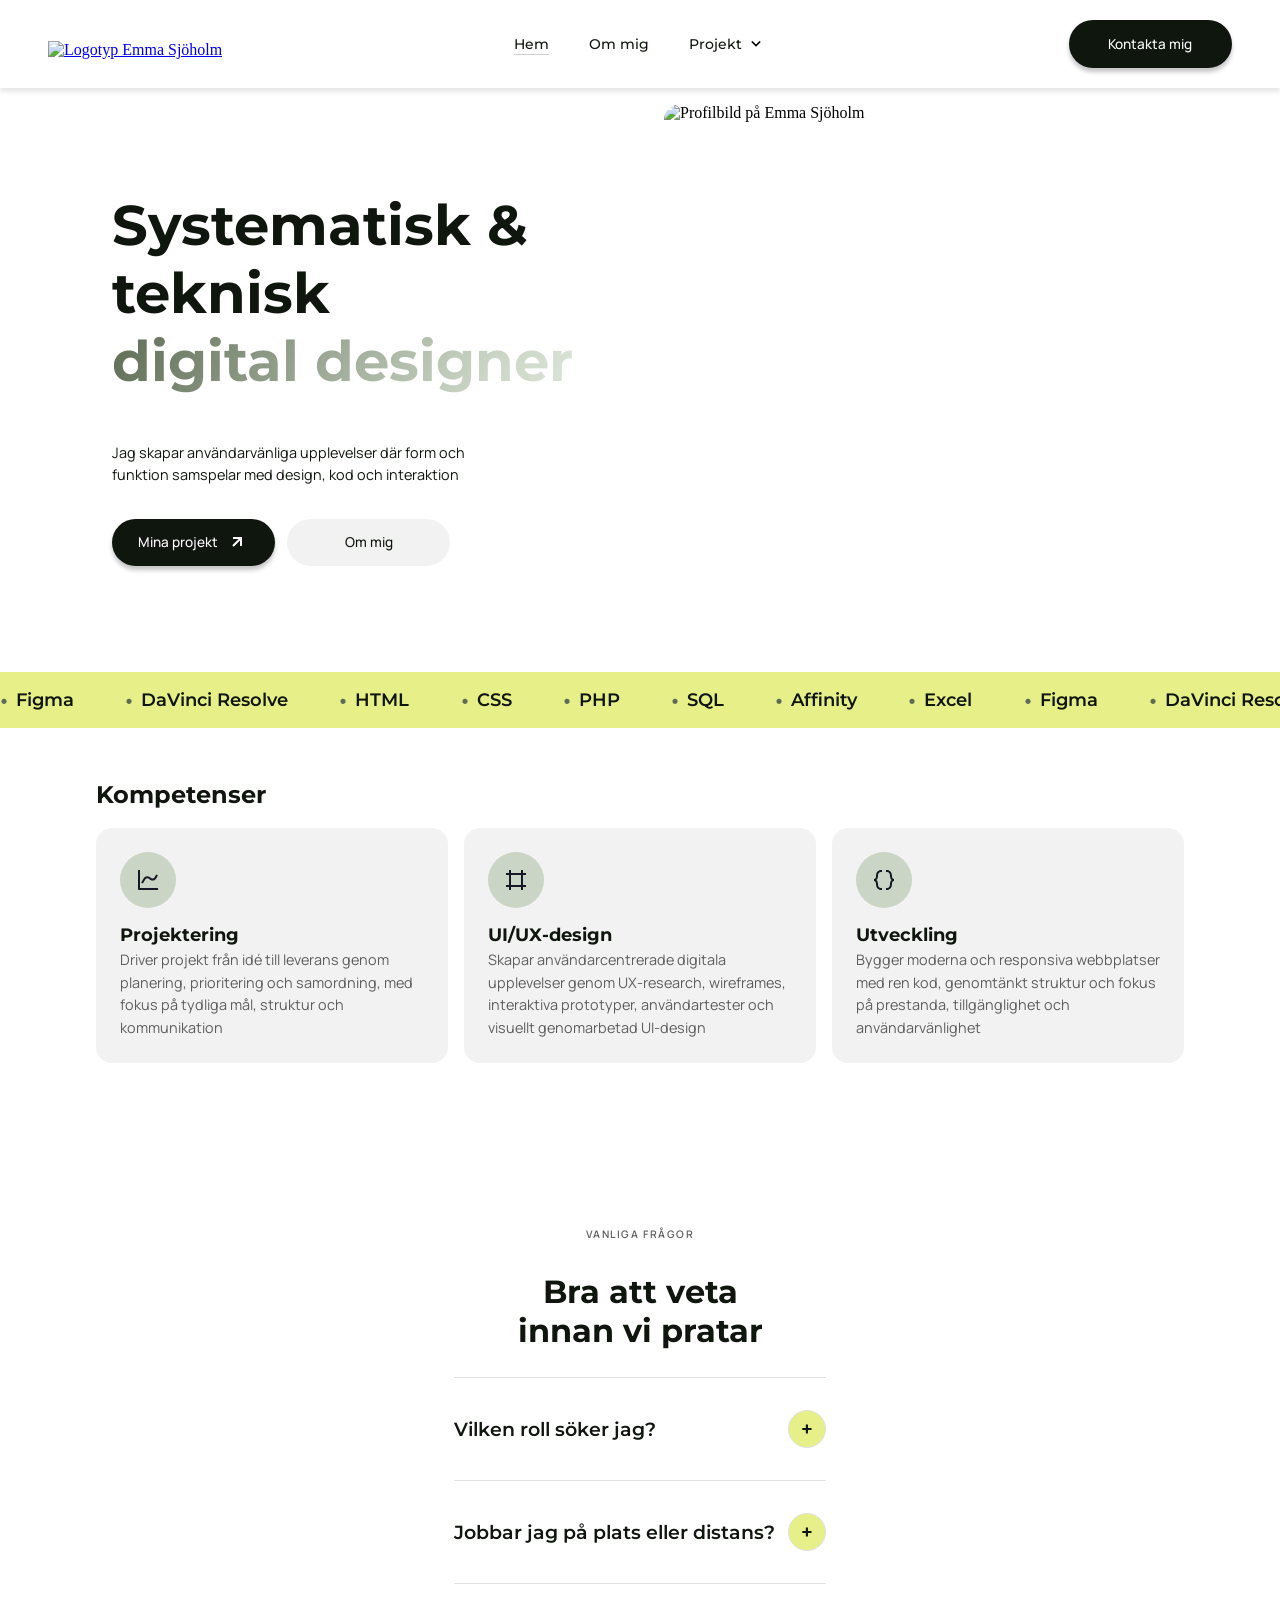
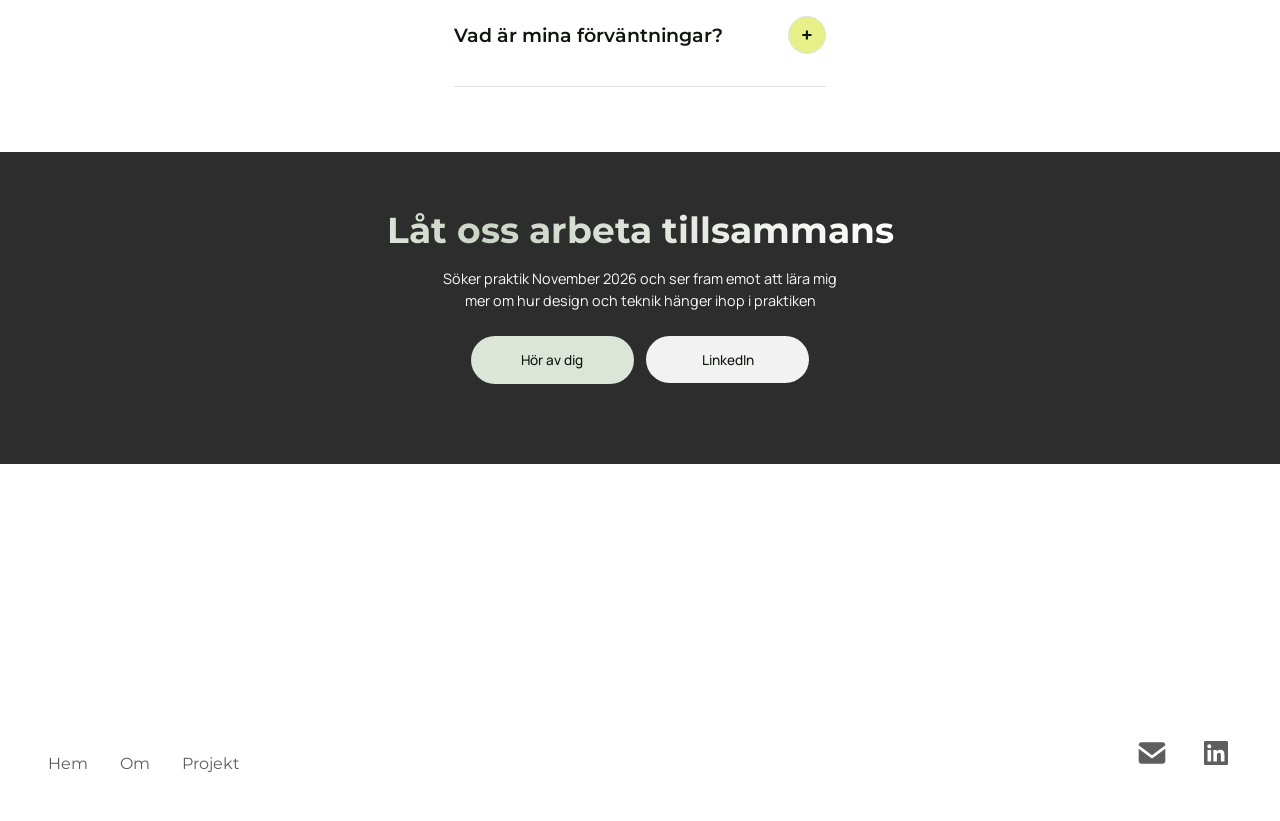
==== commit 056ed01b: "Add files via upload" ====
--- a/index.html
+++ b/index.html
@@ -29,7 +29,7 @@
               digital designer
             </span>
           </h1>
-          <img src="assets/images/emma_sjoholm.png" alt="Profilbild på Emma Sjöholm">
+          <img src="assets/images/emma_sjoholm.webp" alt="Profilbild på Emma Sjöholm">
           <p>
             Jag skapar användarvänliga upplevelser där form och funktion samspelar med design, kod och interaktion
           </p>
